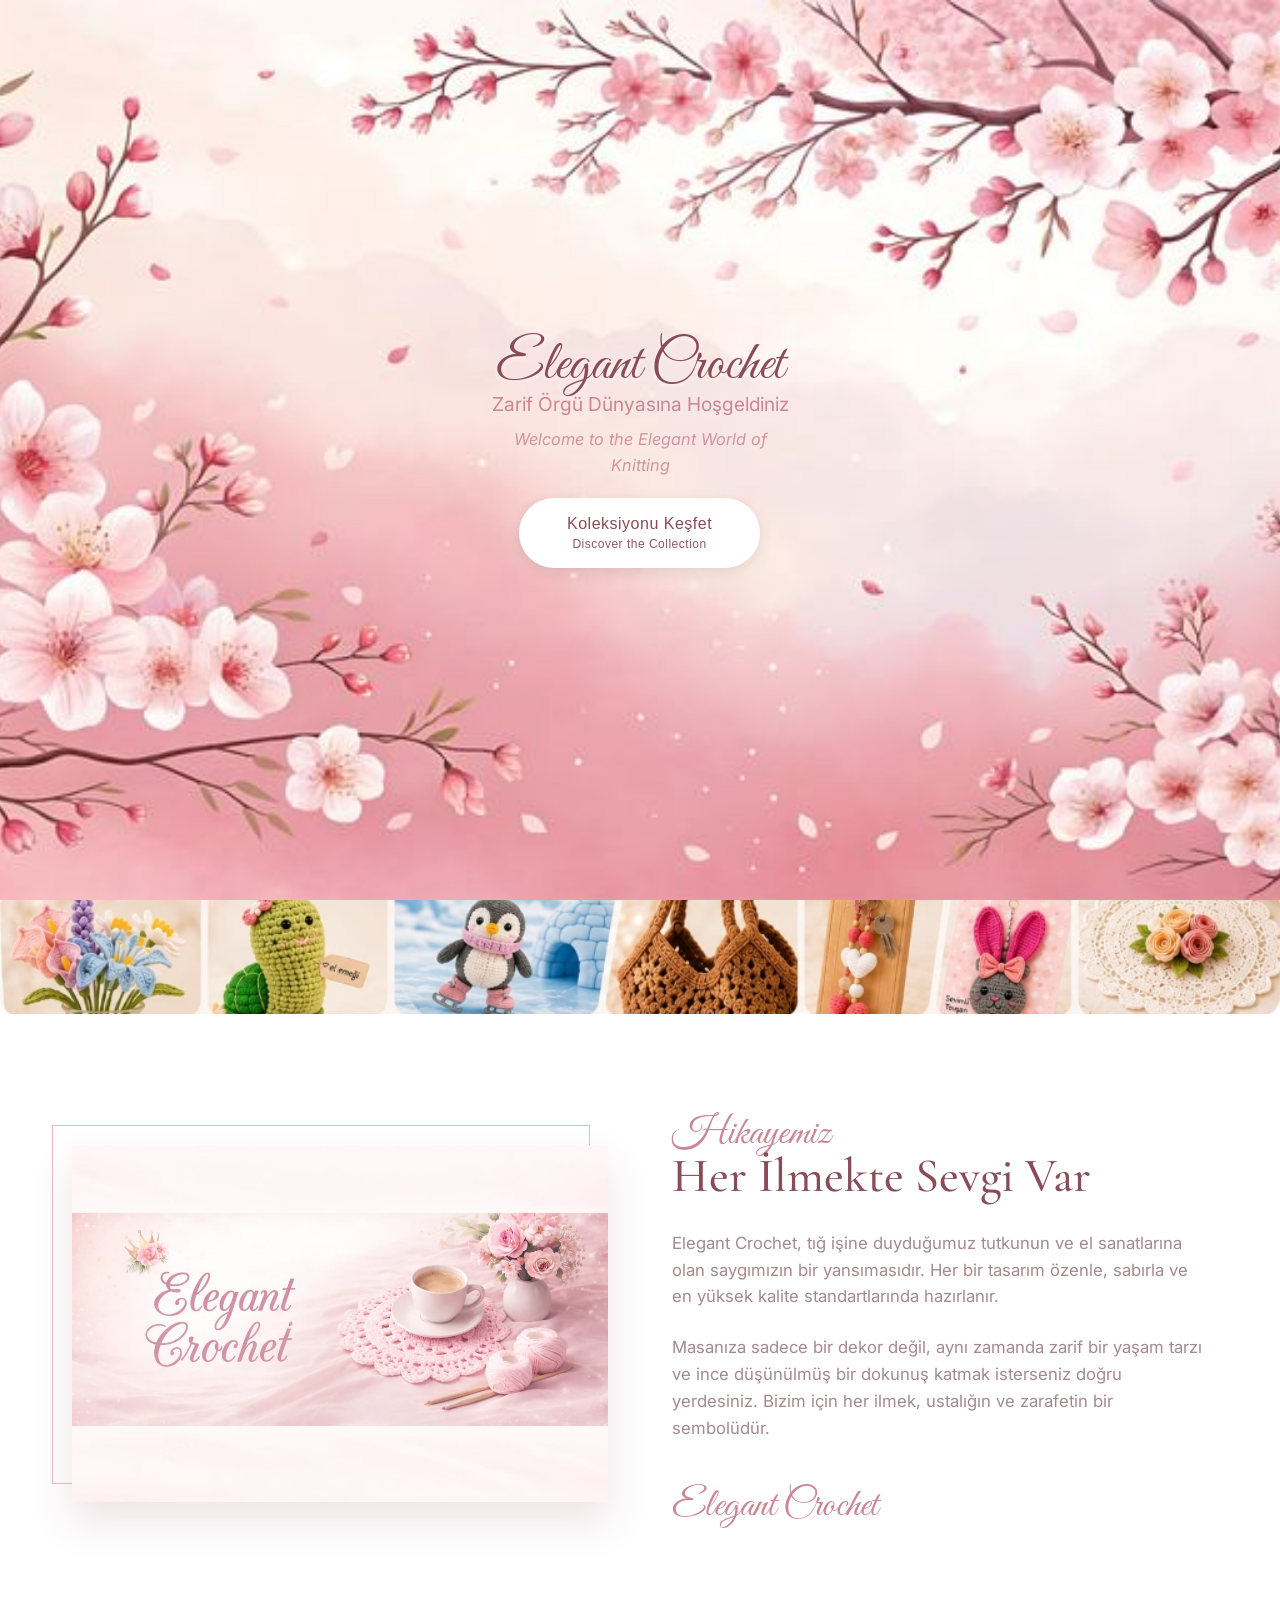
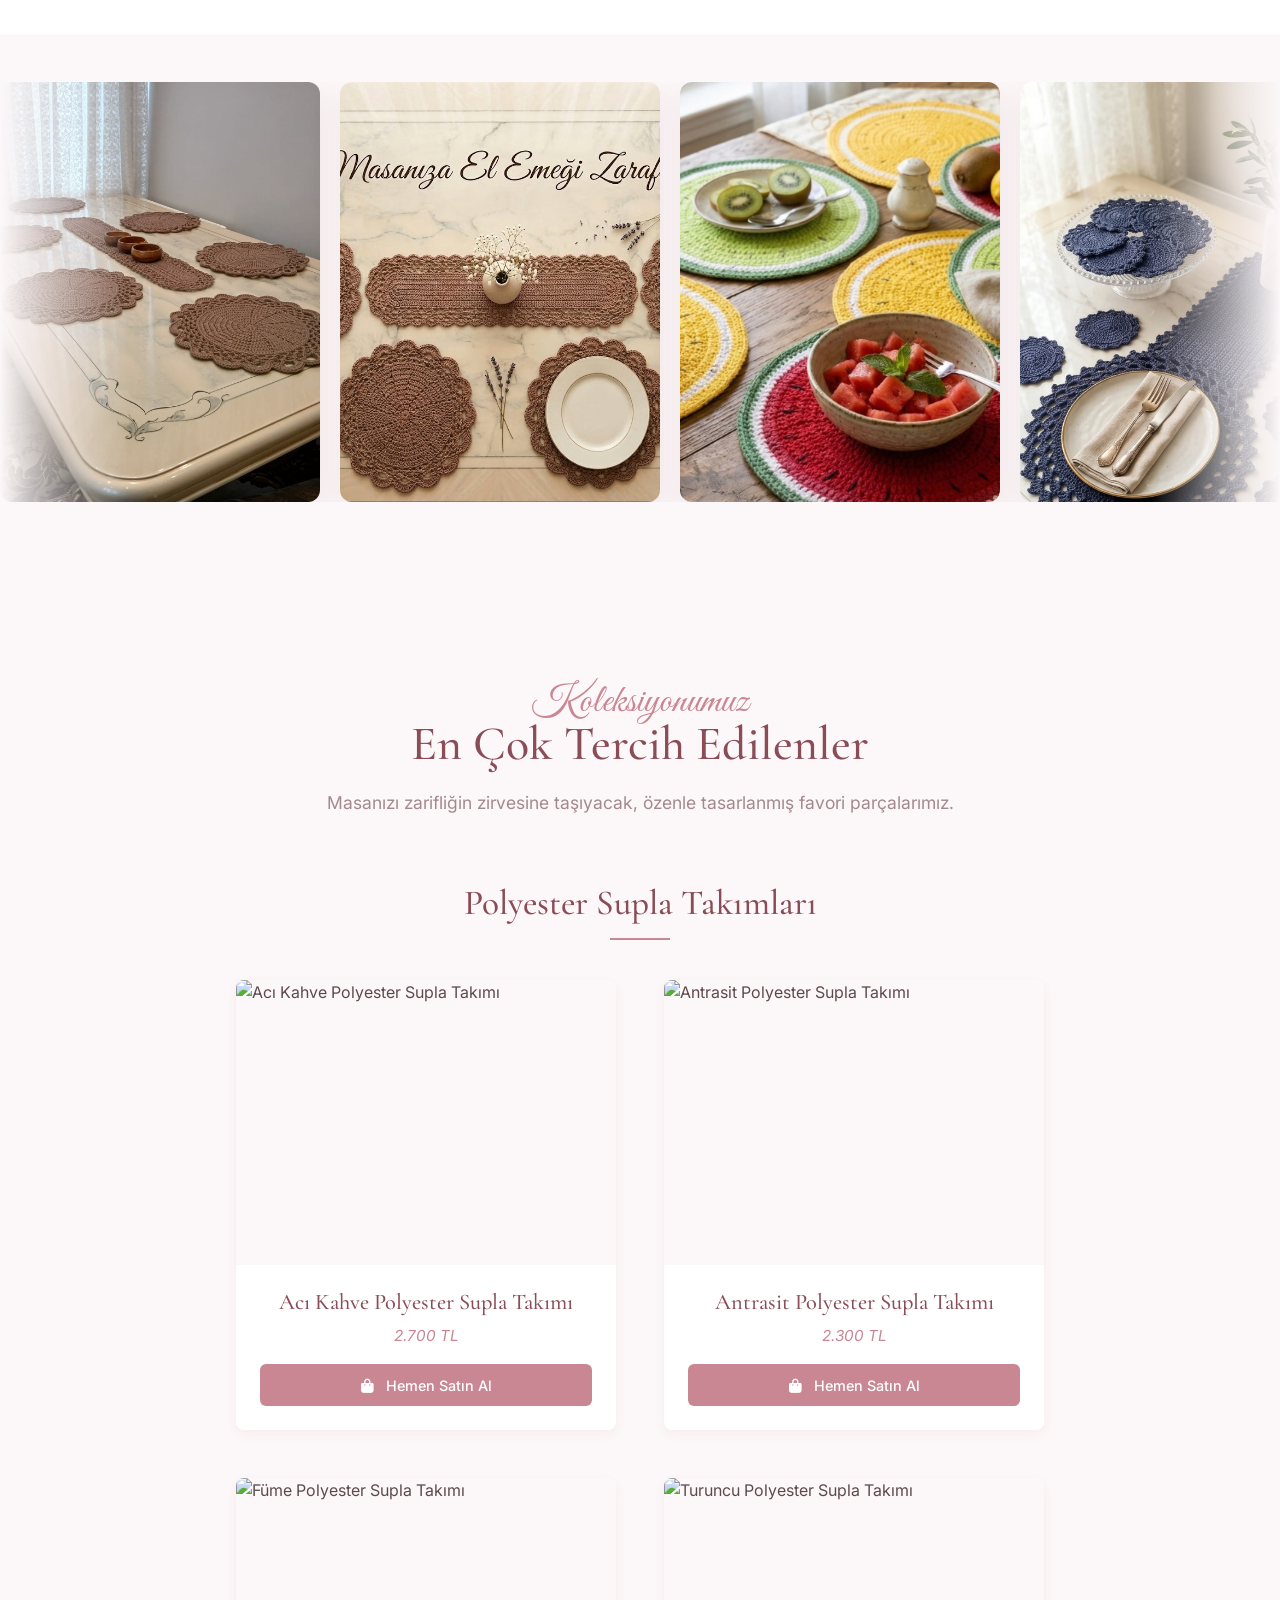
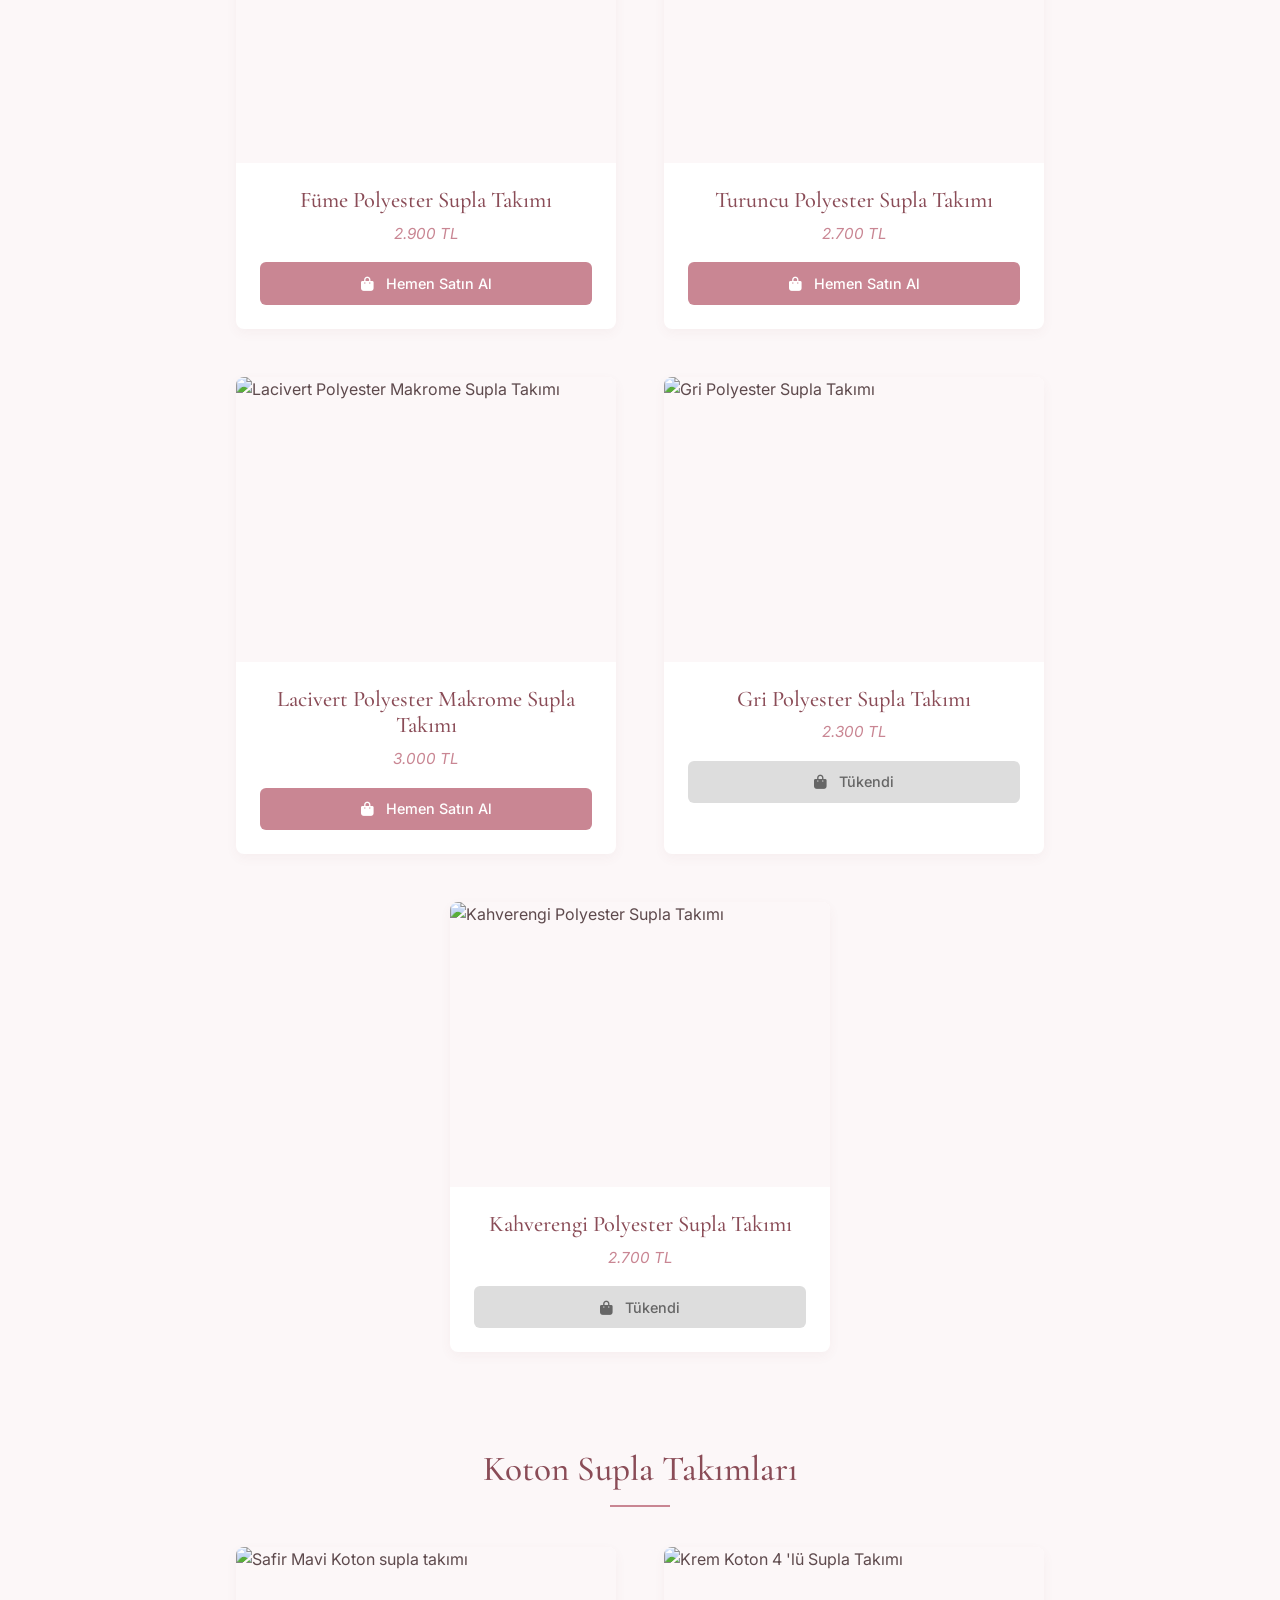
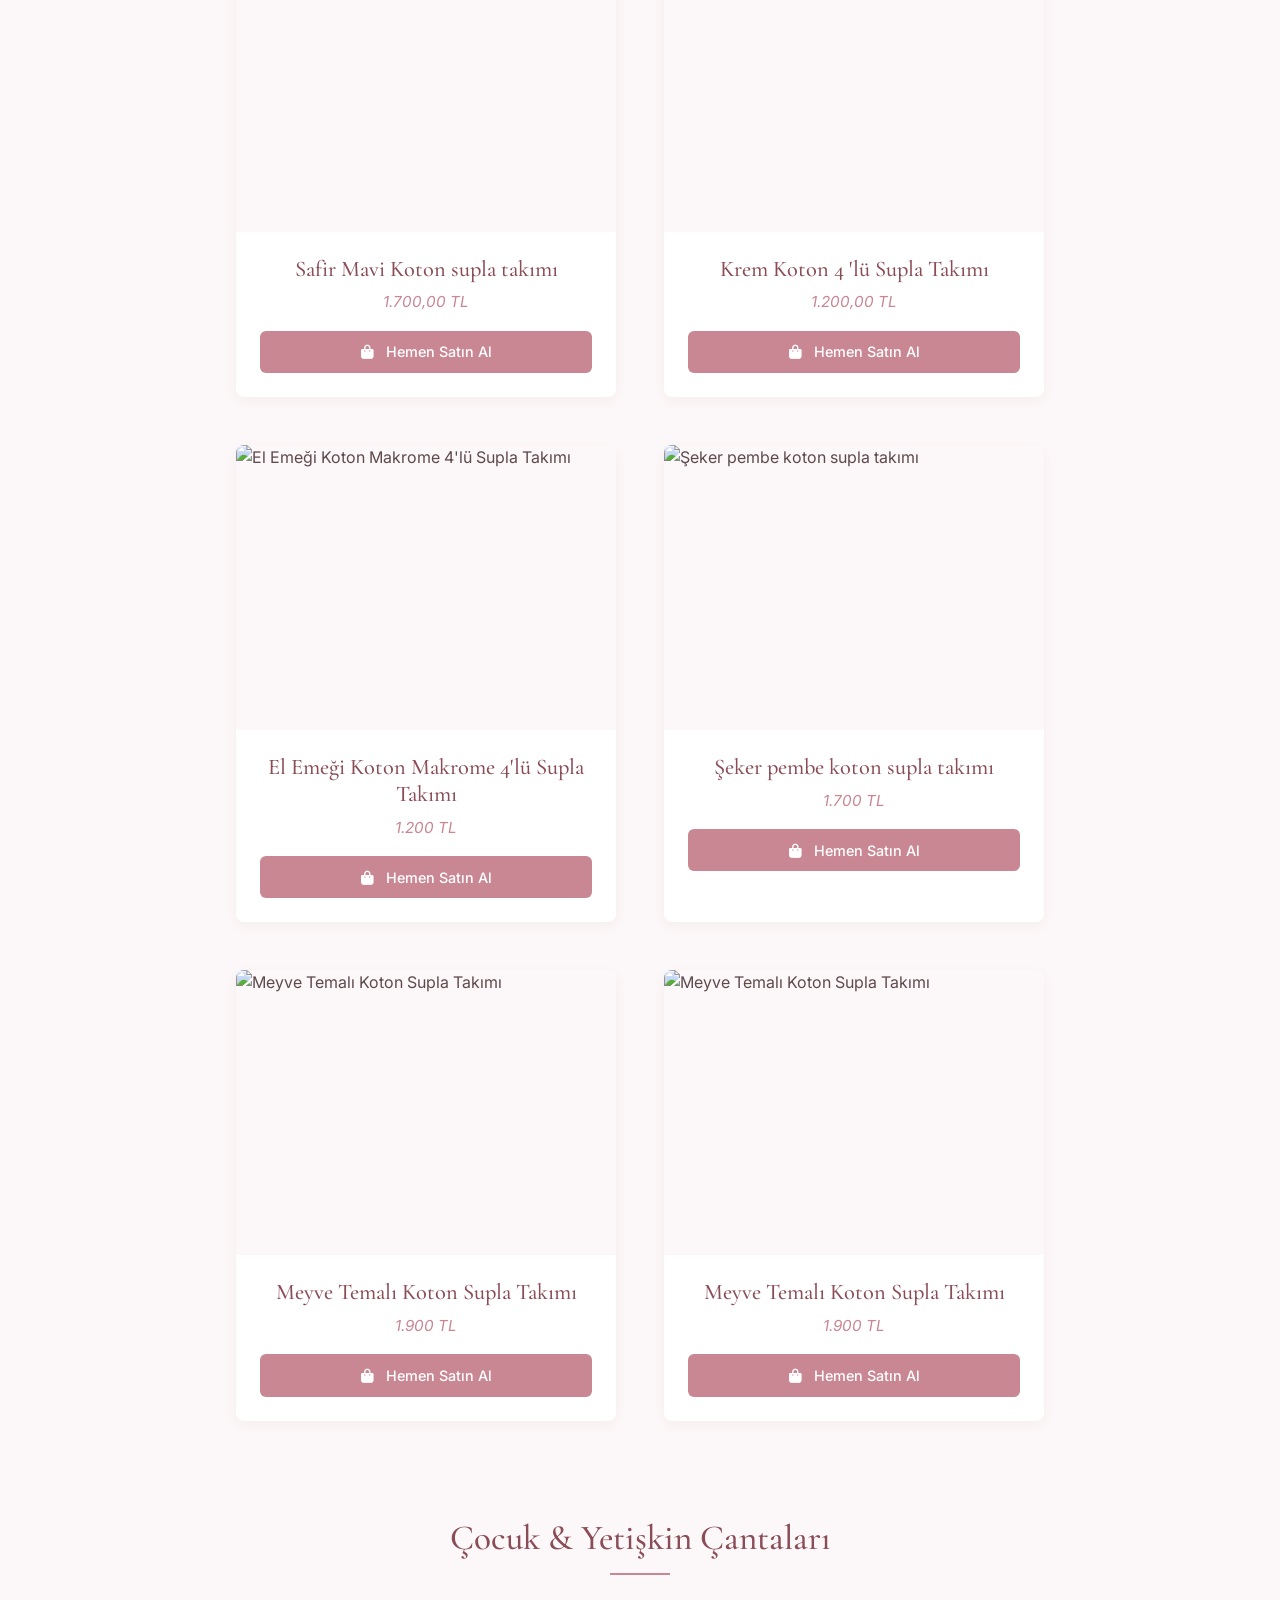
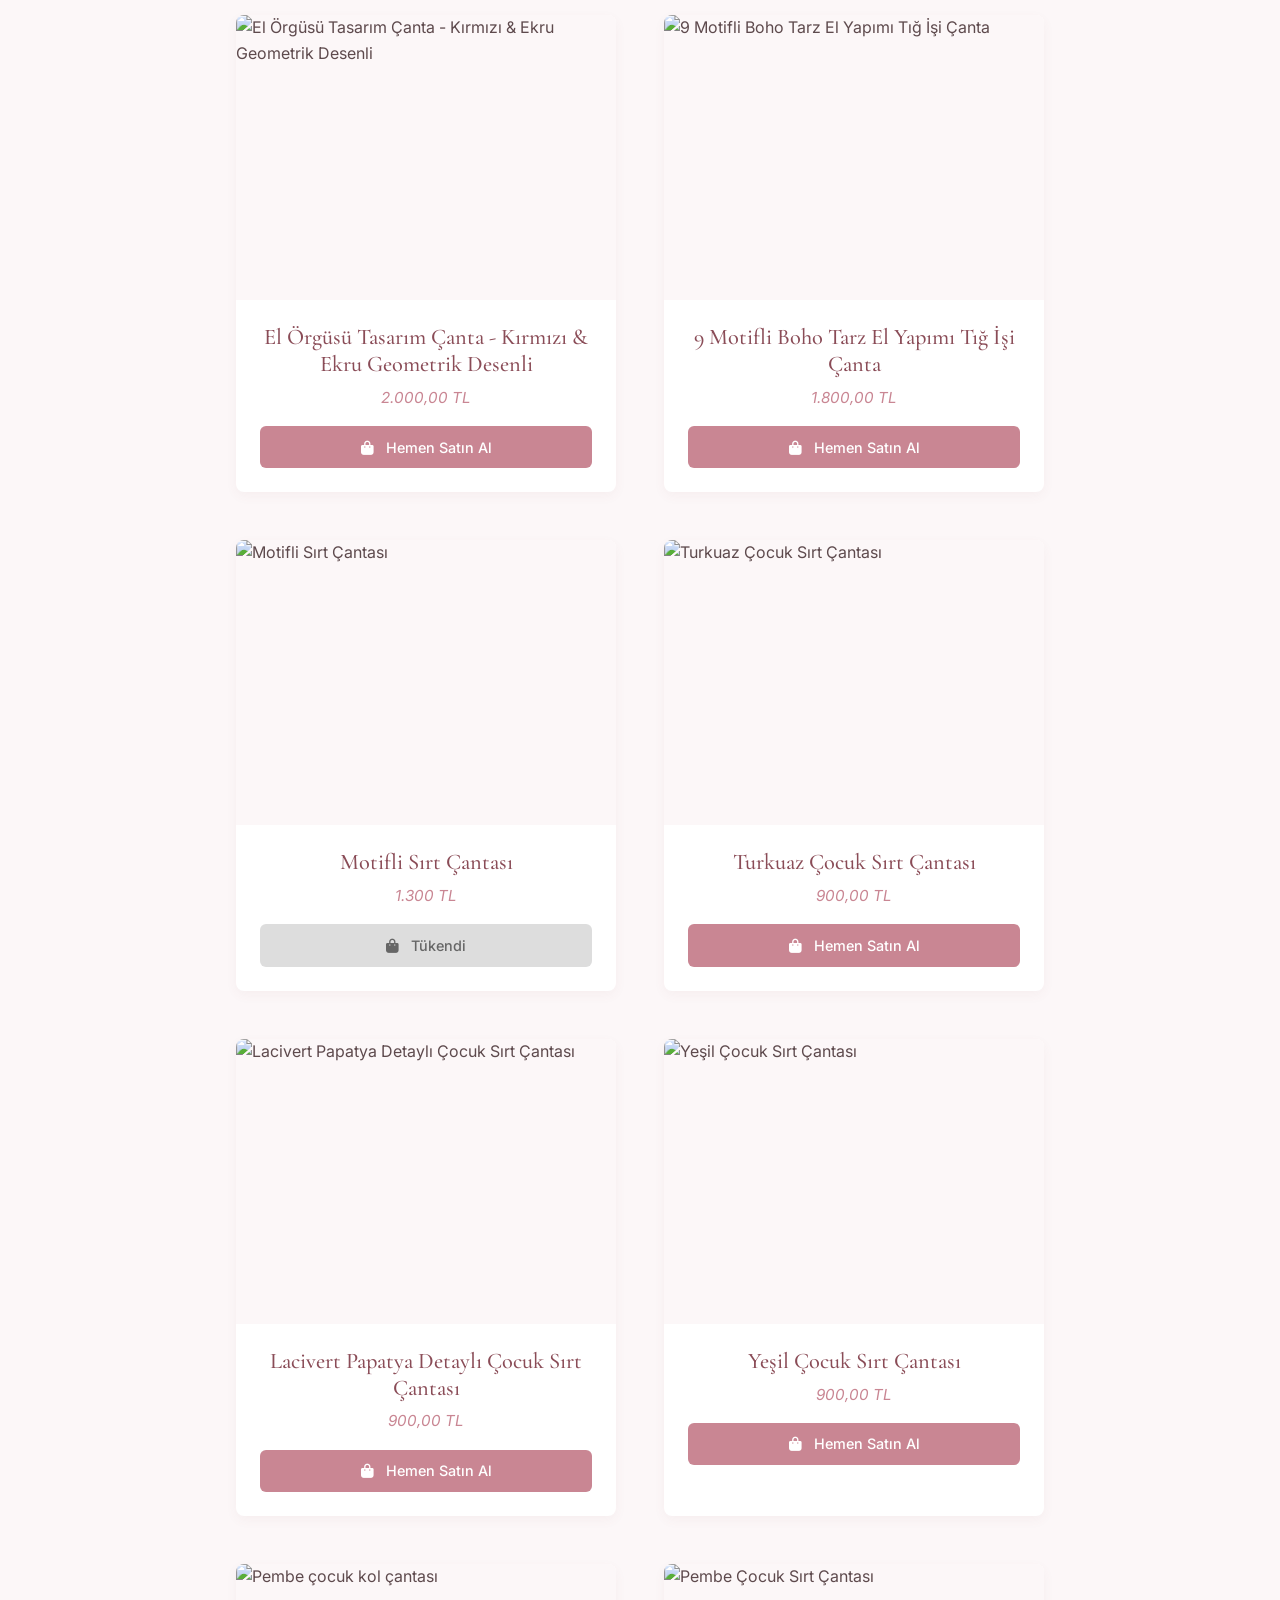
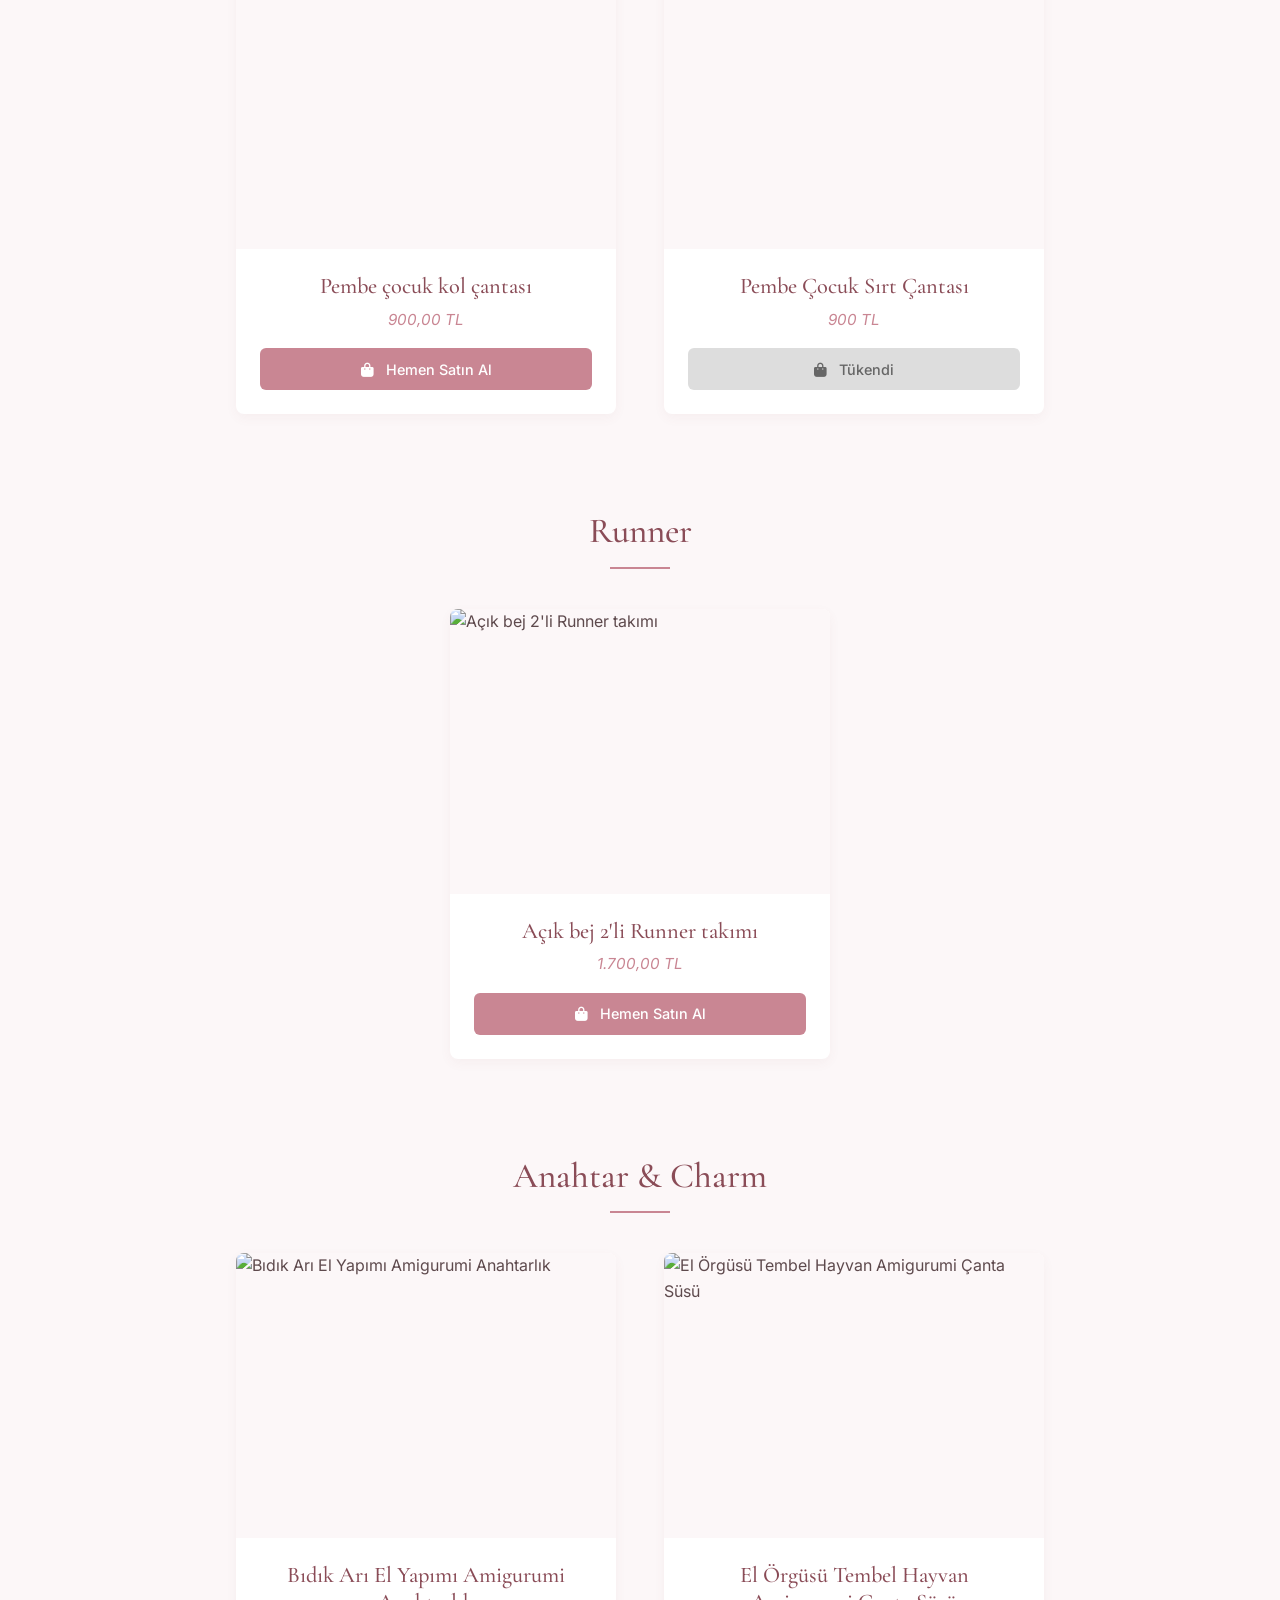
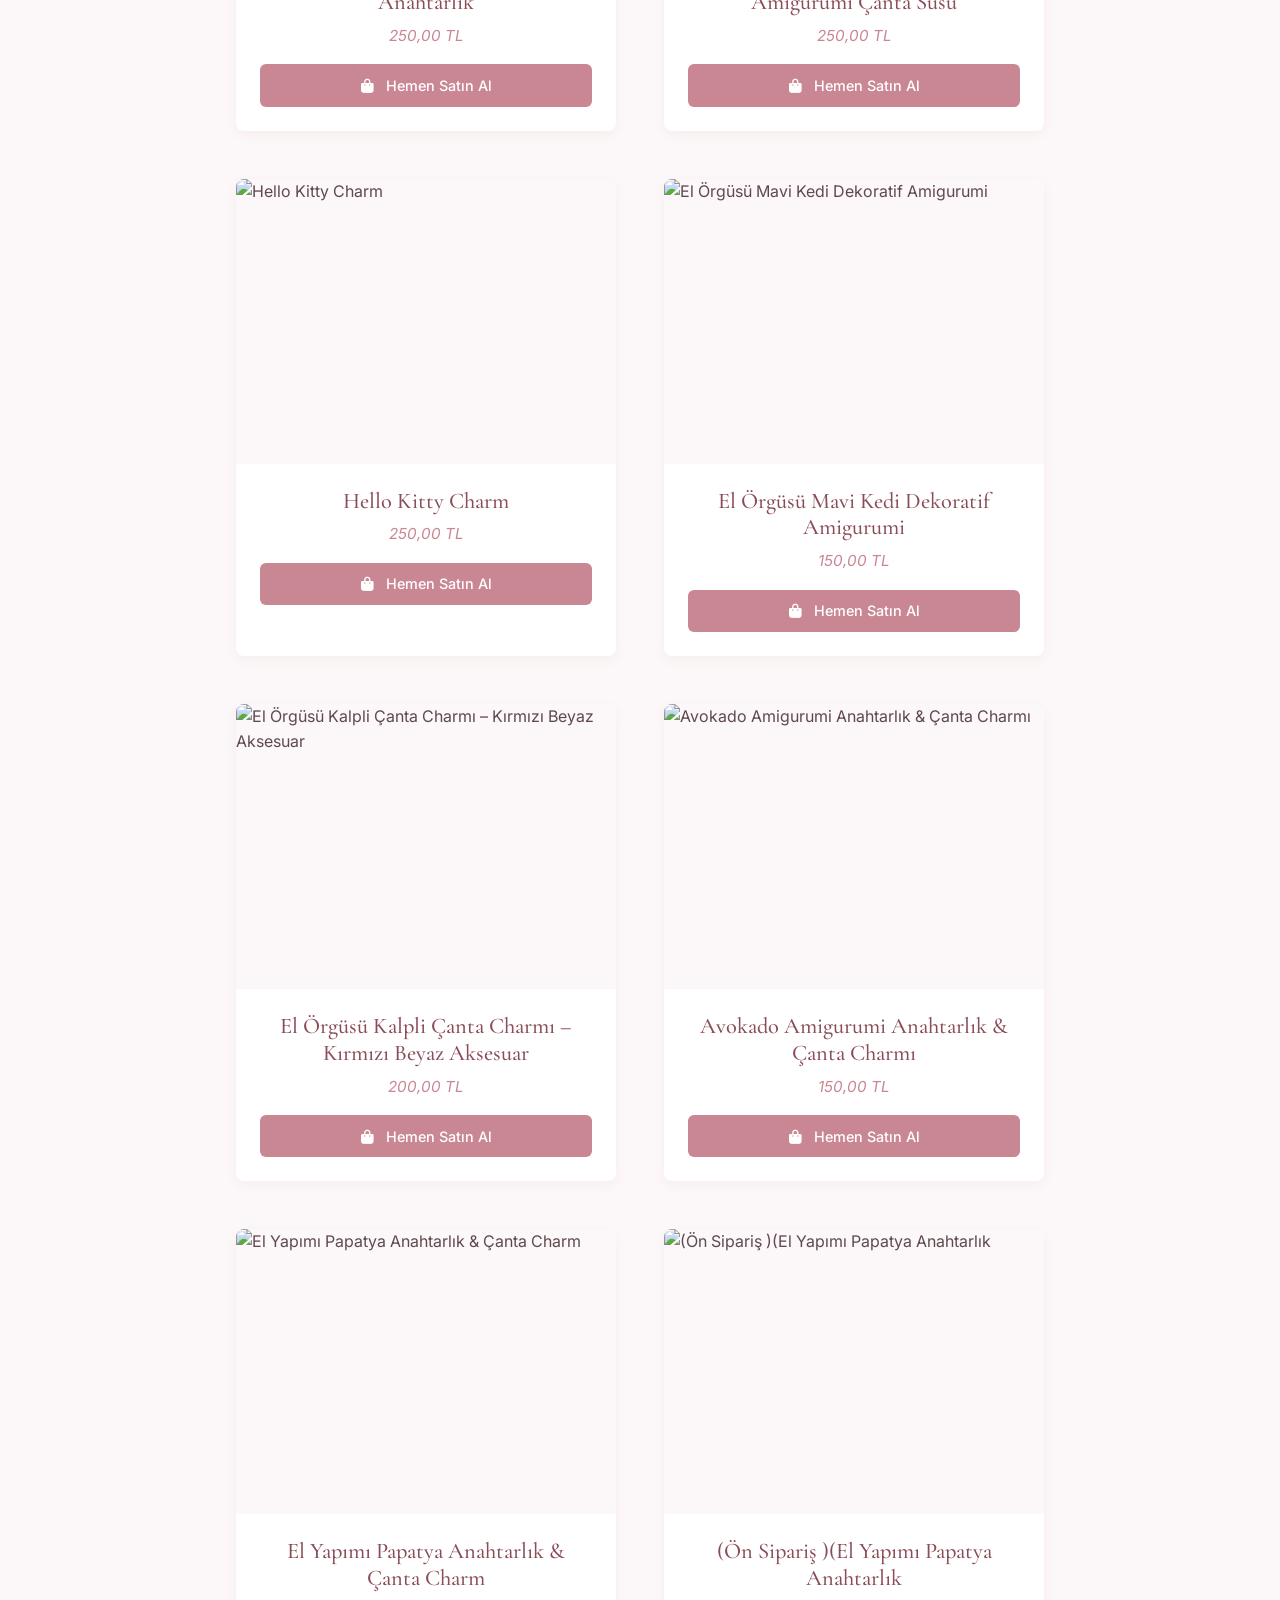
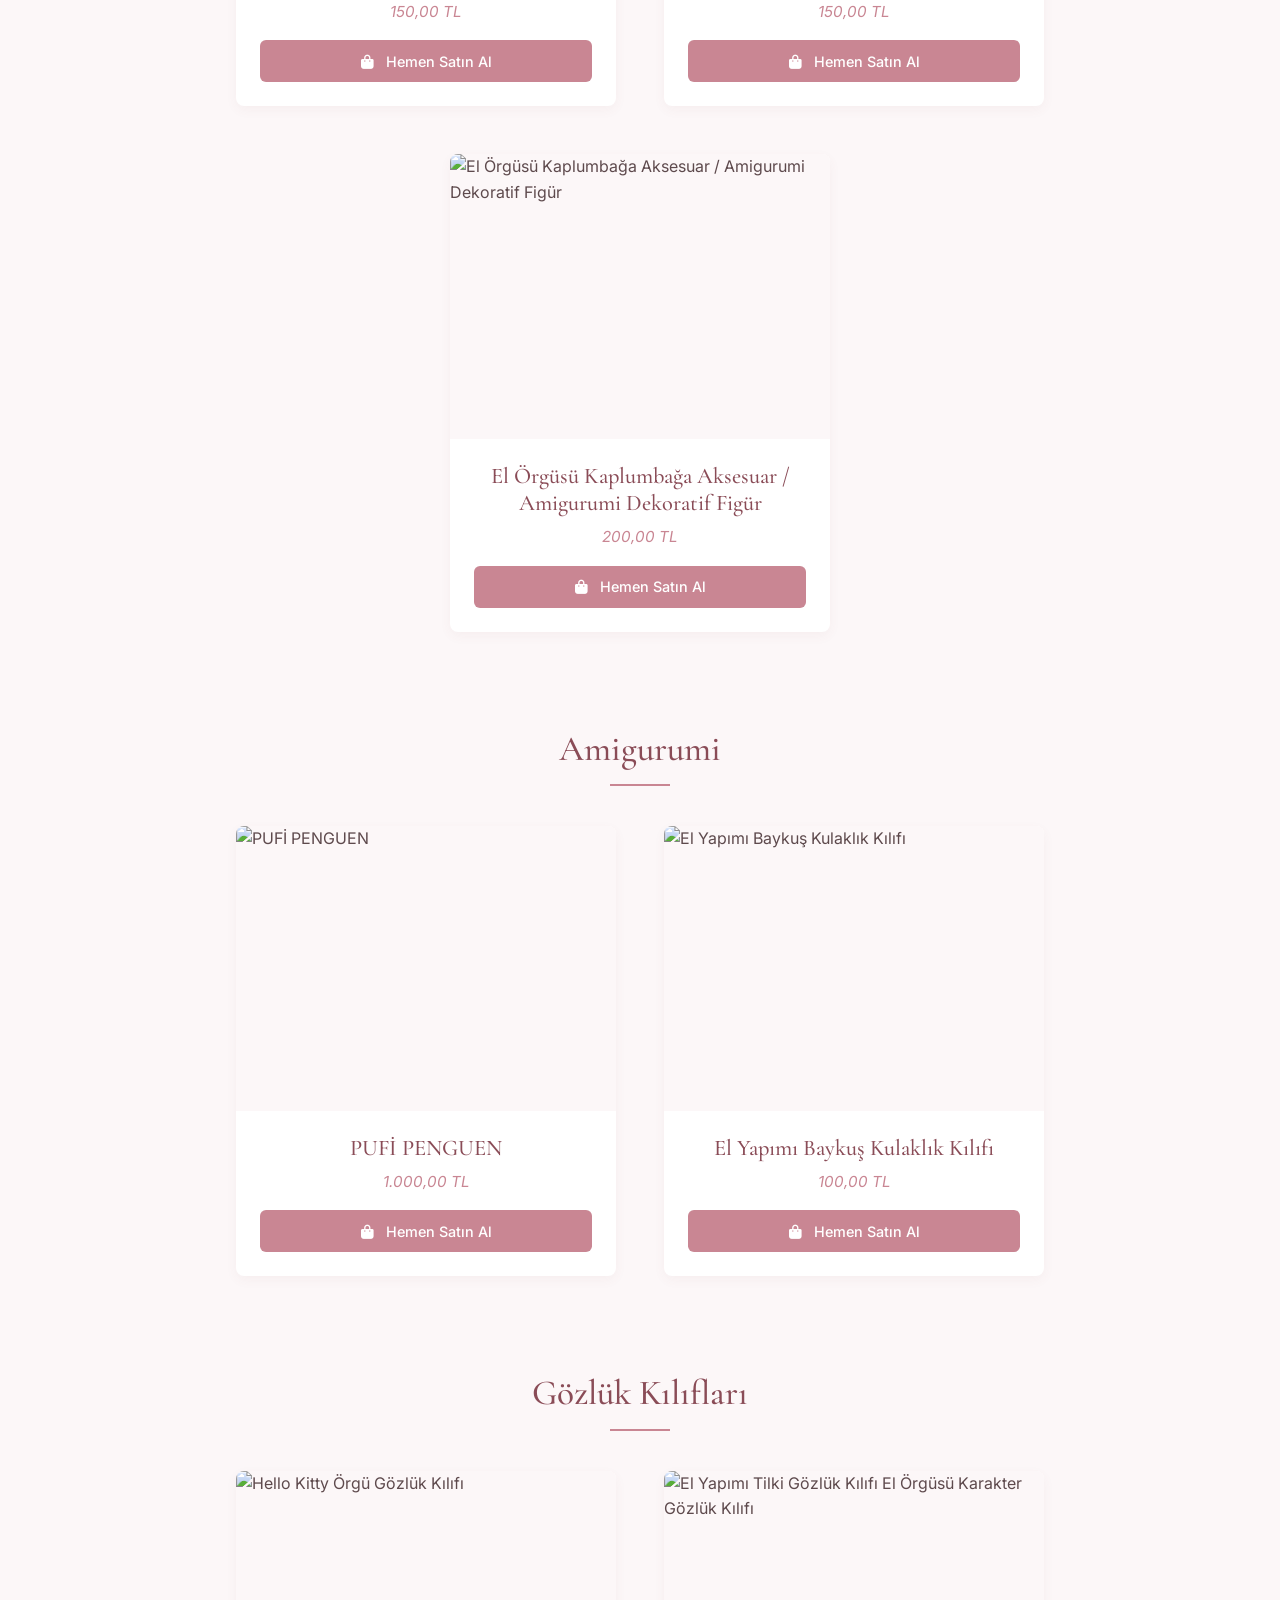
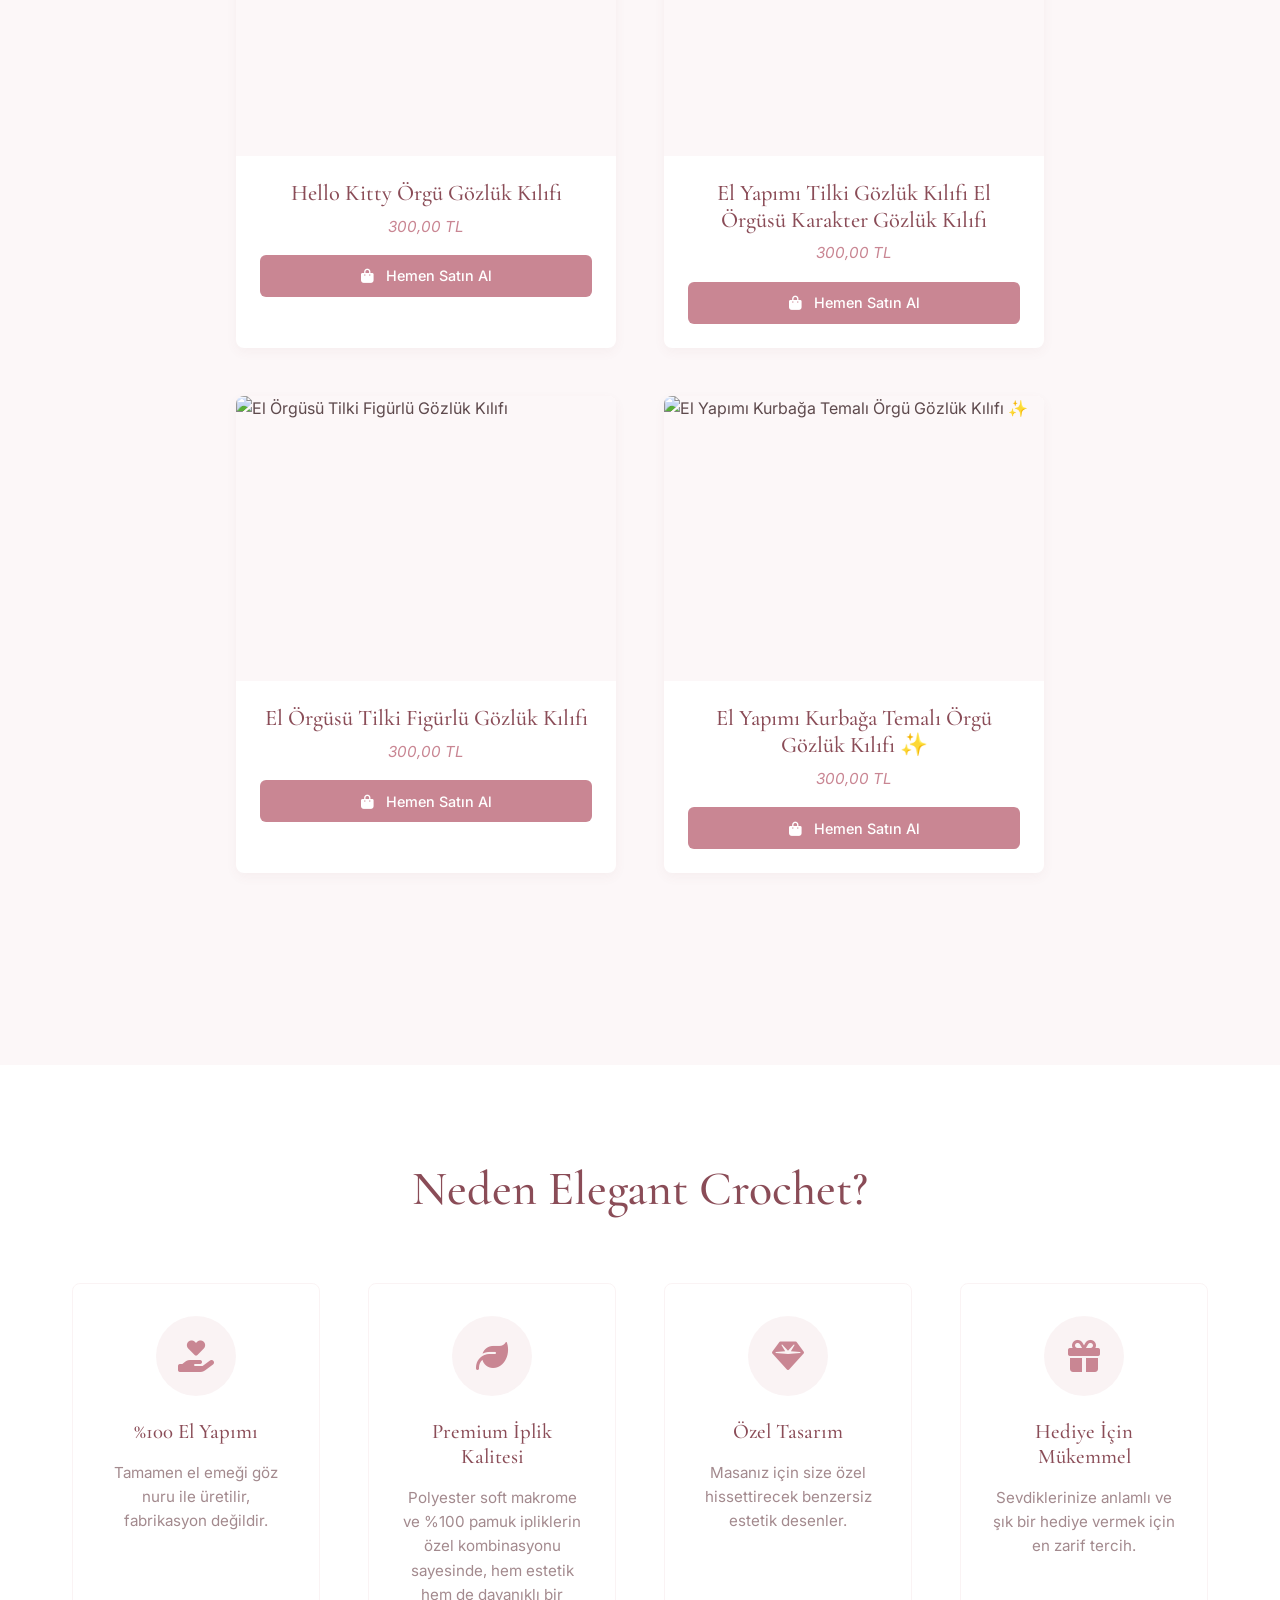
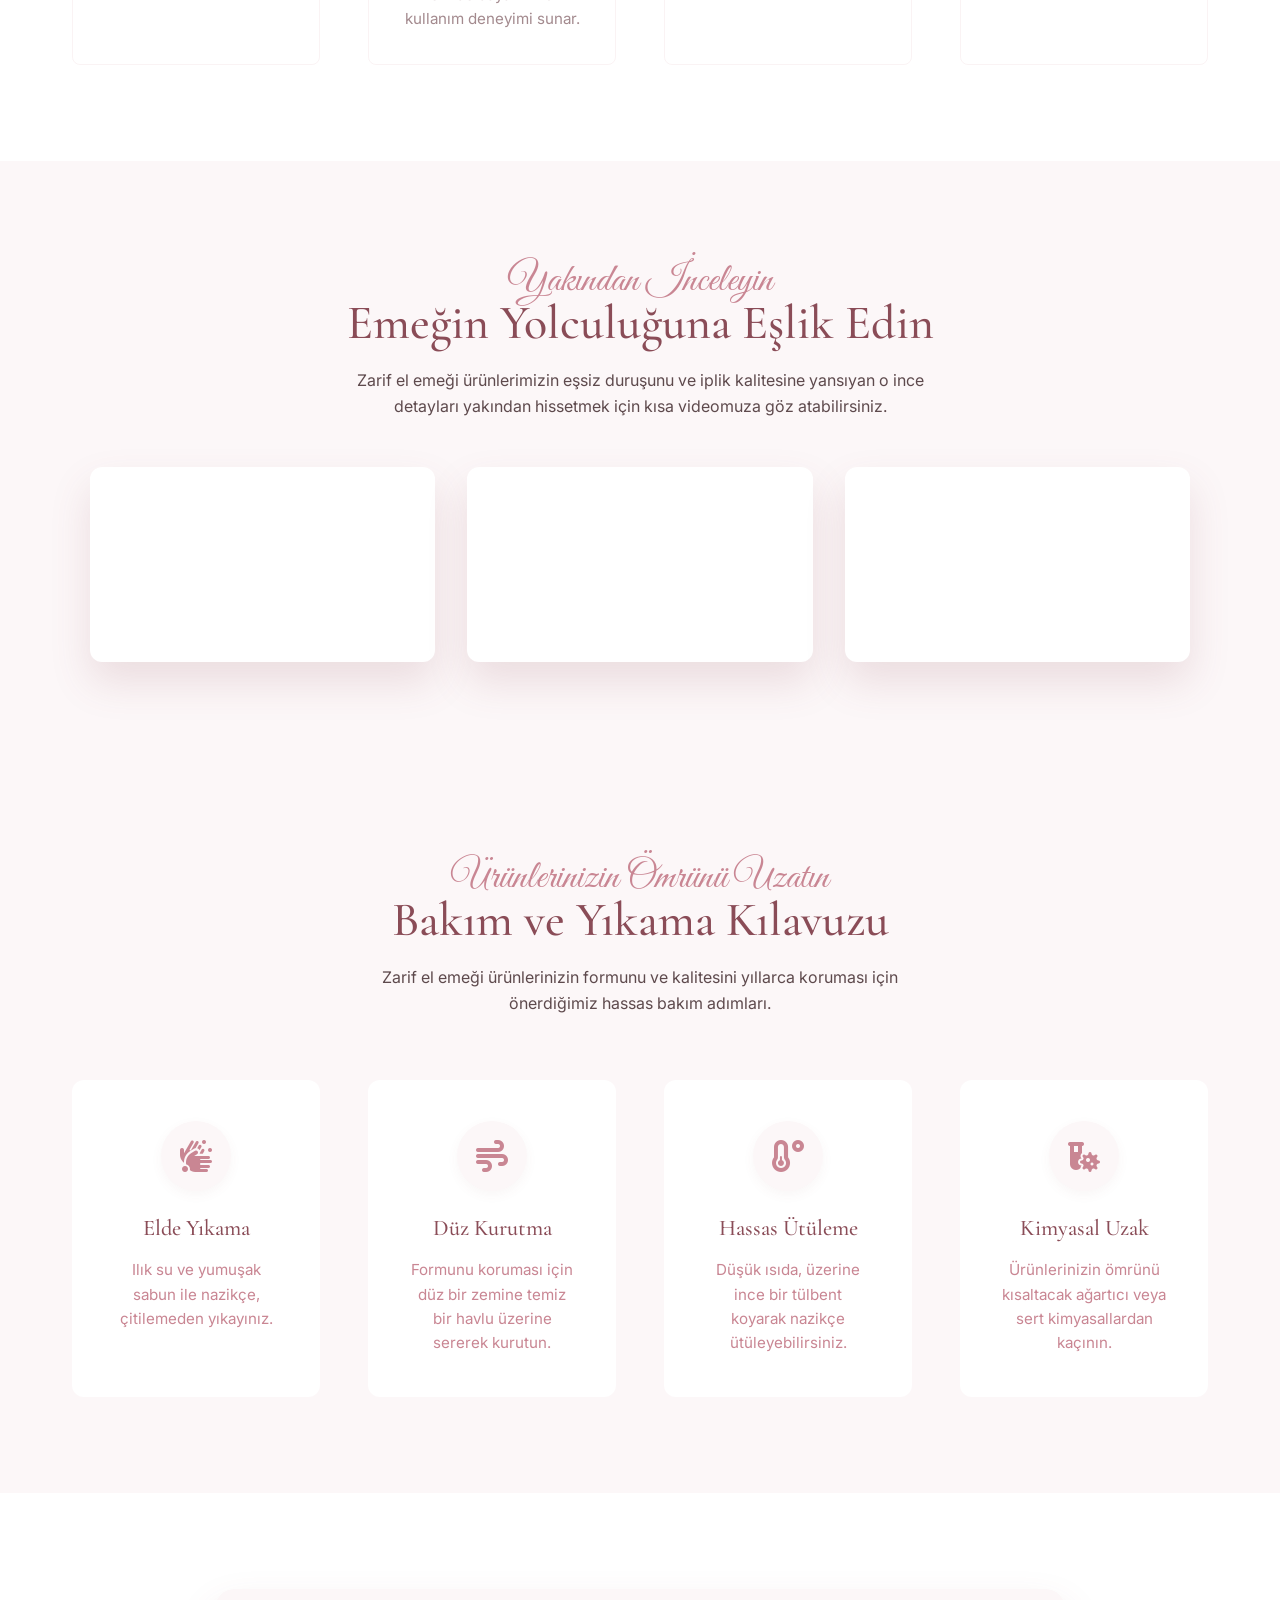
==== index.html @ 444b1542 "fix: add facebook link to json-ld structured schemas in index and galeri" ====
<!DOCTYPE html>
<html lang="tr">
<head>
    <meta charset="UTF-8">
    <meta name="viewport" content="width=device-width, initial-scale=1.0">
    <title>Elegant Crochet | Lüks El Emeği Tığ İşi Supla & Runner Takımları</title>
    <meta name="description" content="Elegant Crochet ile masanıza zarafet katın. En kaliteli tığ işi supla takımları, el emeği runner setleri ve lüks makrome tasarımları. Türkiye'nin en seçkin el örgüsü koleksiyonu.">
    <meta name="keywords" content="tığ işi supla, el emeği supla takımı, runner seti, makrome supla, el örgüsü çanta, elegant crochet, lüks ev dekorasyonu, sofra zarafeti">
    
    <!-- Structured Data (Schema.org JSON-LD) -->
    <script type="application/ld+json">
    {
      "@context": "https://schema.org",
      "@type": "Store",
      "name": "Elegant Crochet",
      "image": "https://elegantcrochet.net/assets/about.jpg",
      "@id": "https://elegantcrochet.net",
      "url": "https://elegantcrochet.net/",
      "telephone": "+905330513394",
      "priceRange": "$$",
      "address": {
        "@type": "PostalAddress",
        "streetAddress": "",
        "addressLocality": "İstanbul",
        "addressRegion": "TR",
        "postalCode": "",
        "addressCountry": "TR"
      },
      "openingHoursSpecification": {
        "@type": "OpeningHoursSpecification",
        "dayOfWeek": [
          "Monday",
          "Tuesday",
          "Wednesday",
          "Thursday",
          "Friday",
          "Saturday",
          "Sunday"
        ],
        "opens": "00:00",
        "closes": "23:59"
      },
      "sameAs": [
        "https://www.instagram.com/elegantcrochet2026/",
        "https://tr.pinterest.com/elegantcrochet2026/",
        "https://www.facebook.com/people/elegantcrochet/61580742497981/",
        "https://www.shopier.com/ElegantCrochet"
      ]
    }
    </script>

    <!-- WhatsApp & Social Media Previews -->
    <meta property="og:title" content="Elegant Crochet | Lüks El Emeği Tığ İşi Supla & Runner">
    <meta property="og:description" content="Masanıza lüks el emeği tığ işi dokunuşu. Elegant Crochet ile sofranızı güzelleştirin.">
    <meta property="og:image" itemprop="image" content="https://elegantcrochet.net/assets/about.jpg">
    <meta property="og:image:secure_url" content="https://elegantcrochet.net/assets/about.jpg">
    <meta property="og:image:type" content="image/jpeg">
    <meta property="og:image:width" content="1200">
    <meta property="og:image:height" content="630">
    <meta property="og:url" content="https://elegantcrochet.net/">
    <meta property="og:type" content="website">

    <!-- Favicon (Browser Tab Icon) -->
    <link rel="icon" type="image/jpeg" href="assets/about.jpg">
    <link rel="apple-touch-icon" href="assets/about.jpg">

    <!-- Google Fonts -->
    <link rel="preconnect" href="https://fonts.googleapis.com">
    <link rel="preconnect" href="https://fonts.gstatic.com" crossorigin>
    <link href="https://fonts.googleapis.com/css2?family=Cormorant+Garamond:ital,wght@0,300..700;1,300..700&family=Great+Vibes&family=Inter:ital,opsz,wght@0,14..32,100..900;1,14..32,100..900&display=swap" rel="stylesheet">
    <!-- Font Awesome for Icons -->
    <link rel="stylesheet" href="https://cdnjs.cloudflare.com/ajax/libs/font-awesome/6.4.0/css/all.min.css">
    <!-- Custom CSS -->
    <link rel="stylesheet" href="styles.css?v=2">

    <meta name="p:domain_verify" content="22e9167c01a25bb4302638978df0bfcb"/>
    <!-- Google tag (gtag.js) -->
    <script async src="https://www.googletagmanager.com/gtag/js?id=G-1TCJSLLE19"></script>
    <script>
      window.dataLayer = window.dataLayer || [];
      function gtag(){dataLayer.push(arguments);}
      gtag('js', new Date());

      gtag('config', 'G-1TCJSLLE19');
    </script>
    <script src="https://cdn.jsdelivr.net/npm/canvas-confetti@1.6.0/dist/confetti.browser.min.js"></script>
    <script src="translations.js"></script>
</head>
<body class="no-scroll">
    <!-- Splash Screen / Preloader -->
    <div class="preloader" id="preloader">
        <div class="preloader-content splash-content">
            <h1 class="preloader-logo splash-logo">Elegant Crochet</h1>
            <p class="splash-subtitle">
                Zarif Örgü Dünyasına Hoşgeldiniz<br>
                <span style="font-size: 0.85em; opacity: 0.85; display: block; margin-top: 6px; font-style: italic;">Welcome to the Elegant World of Knitting</span>
            </p>
            <div class="splash-line"></div>
            <button id="enter-site-btn" class="btn btn-primary premium-btn splash-btn" style="line-height: 1.3; padding: 1rem 3rem;">
                Koleksiyonu Keşfet<br>
                <span style="font-size: 0.75em; opacity: 0.95; font-weight: 400; text-transform: none; display: block; margin-top: 2px;">Discover the Collection</span>
            </button>
        </div>
    </div>
    
    <!-- Audio Elements -->
    <audio id="audio-applause" preload="auto">
        <source src="https://upload.wikimedia.org/wikipedia/commons/7/7c/Applause.ogg" type="audio/ogg">
    </audio>
    <audio id="audio-music" preload="auto" loop>
        <source src="assets/muzik.mp3" type="audio/mpeg">
    </audio>
    
    <!-- Mute Button -->
    <button id="mute-btn" class="mute-btn" style="display: none;" title="Sesi Aç/Kapat">
        <i class="fas fa-volume-up"></i>
    </button>
    
    <!-- Header Wrapper -->
    <div class="header-wrapper" style="position: sticky; top: 0; z-index: 1000; display: flex; flex-direction: column;">
        
        <!-- Top Bar -->
        <div class="top-bar">
        <div class="nav-container top-bar-inner">
            <div class="top-bar-text"><i class="fas fa-gem" style="margin-right: 5px;"></i> <span data-i18n="top-bar-text">%100 El Emeği Zarif Tasarımlar</span></div>
            <div class="top-social-icons">
                <a href="https://www.instagram.com/elegantcrochet2026/" target="_blank"><i class="fab fa-instagram"></i></a>
                <a href="https://www.youtube.com/channel/UCKVZCmUqrnV1xfZrMiFufsw" target="_blank"><i class="fab fa-youtube"></i></a>
                <a href="https://www.pinterest.com/elegantcrochet2026/" target="_blank"><i class="fab fa-pinterest"></i></a>
                <a href="https://www.facebook.com/people/elegantcrochet/61580742497981/" target="_blank"><i class="fab fa-facebook-f"></i></a>
                <a href="https://www.shopier.com/ElegantCrochet" target="_blank" title="Shopier Mağazamıza Git"><i class="fas fa-shopping-bag"></i></a>
                <div class="lang-selector">
                    <button class="lang-btn active" data-lang="tr" onclick="setLanguage('tr')">TR</button>
                    <span class="lang-separator">|</span>
                    <button class="lang-btn" data-lang="en" onclick="setLanguage('en')">EN</button>
                </div>
            </div>
        </div>
    </div>
 
    <!-- Navbar -->
    <header class="navbar" id="navbar">
        <div class="nav-container">
            <a href="#" class="logo">Elegant Crochet</a>
            <nav class="nav-links">
                <a href="#story" data-i18n="nav-story">Hikayemiz</a>
                <div class="nav-dropdown" style="position: relative; display: inline-block;">
                    <a href="#products" style="cursor: pointer;"><span data-i18n="nav-products">Ürünler</span> <i class="fas fa-chevron-down" style="font-size: 0.8em; margin-left: 2px;"></i></a>
                    <div class="dropdown-content" style="display: none; position: absolute; background-color: var(--color-white); min-width: 220px; box-shadow: 0px 8px 16px 0px rgba(0,0,0,0.1); z-index: 100; border-radius: 8px; overflow: hidden; top: 100%; left: 0;">
                        <a href="#cat-polyester" style="display: block; padding: 12px 16px; color: var(--color-brown-dark); text-decoration: none; border-bottom: 1px solid #f0f0f0; font-size: 0.95rem;">Polyester Supla Takımları</a>
                        <a href="#cat-koton" style="display: block; padding: 12px 16px; color: var(--color-brown-dark); text-decoration: none; border-bottom: 1px solid #f0f0f0; font-size: 0.95rem;">Koton Supla Takımları</a>
                        <a href="#cat-cantalar" style="display: block; padding: 12px 16px; color: var(--color-brown-dark); text-decoration: none; border-bottom: 1px solid #f0f0f0; font-size: 0.95rem;">Çocuk & Yetişkin Çantaları</a>
                        <a href="#cat-gozluk" style="display: block; padding: 12px 16px; color: var(--color-brown-dark); text-decoration: none; border-bottom: 1px solid #f0f0f0; font-size: 0.95rem;">Gözlük Kılıfları</a>
                        <a href="#cat-runner" style="display: block; padding: 12px 16px; color: var(--color-brown-dark); text-decoration: none; border-bottom: 1px solid #f0f0f0; font-size: 0.95rem;">Runner</a>
                        <a href="#cat-anahtarlik" style="display: block; padding: 12px 16px; color: var(--color-brown-dark); text-decoration: none; border-bottom: 1px solid #f0f0f0; font-size: 0.95rem;">Anahtar & Charm</a>
                        <a href="#cat-amigurumi" style="display: block; padding: 12px 16px; color: var(--color-brown-dark); text-decoration: none; font-size: 0.95rem;">Amigurumi</a>
                    </div>
                </div>
                <a href="#why-us" data-i18n="nav-why-us">Neden Biz?</a>
                <!-- <a href="#testimonials">Yorumlar</a> -->
            </nav>
            <div class="nav-actions">
                <a href="https://www.shopier.com/ElegantCrochet" target="_blank" class="btn btn-outline btn-sm" data-i18n="nav-shopier">Shopier'de İncele</a>
                <button class="mobile-menu-btn"><i class="fas fa-bars"></i></button>
            </div>
        </div>
        <!-- Mobile Menu -->
        <div class="mobile-menu" id="mobile-menu">
            <a href="#story" data-i18n="nav-story">Hikayemiz</a>
            <div style="padding: 10px 0; font-weight: 500; color: var(--color-brown-dark);"><span data-i18n="nav-categories">Kategoriler</span> <i class="fas fa-chevron-down" style="font-size: 0.8em; margin-left: 5px;"></i></div>
            <div class="mobile-subcategories" style="display: flex; flex-direction: column; gap: 10px; margin-bottom: 10px;">
                <a href="#cat-polyester" style="font-size: 1rem; padding: 5px 0 5px 20px; font-weight: 400;">- Polyester Supla Takımları</a>
                <a href="#cat-koton" style="font-size: 1rem; padding: 5px 0 5px 20px; font-weight: 400;">- Koton Supla Takımları</a>
                <a href="#cat-cantalar" style="font-size: 1rem; padding: 5px 0 5px 20px; font-weight: 400;">- Çocuk & Yetişkin Çantaları</a>
                <a href="#cat-gozluk" style="font-size: 1rem; padding: 5px 0 5px 20px; font-weight: 400;">- Gözlük Kılıfları</a>
                <a href="#cat-runner" style="font-size: 1rem; padding: 5px 0 5px 20px; font-weight: 400;">- Runner</a>
                <a href="#cat-anahtarlik" style="font-size: 1rem; padding: 5px 0 5px 20px; font-weight: 400;">- Anahtar & Charm</a>
                <a href="#cat-amigurumi" style="font-size: 1rem; padding: 5px 0 5px 20px; font-weight: 400;">- Amigurumi</a>
            </div>
            <a href="#why-us" data-i18n="nav-why-us-mobile">Neden Biz?</a>
            <!-- <a href="#testimonials">Yorumlar</a> -->
            <a href="https://www.shopier.com/ElegantCrochet" target="_blank" style="margin-top: 15px;" class="btn btn-primary btn-sm" data-i18n="nav-shopier">Shopier'de İncele</a>
            <div class="lang-selector" style="margin-top: 1.5rem; padding-left: 0;">
                <button class="lang-btn active" data-lang="tr" onclick="setLanguage('tr')">TR</button>
                <span class="lang-separator">|</span>
                <button class="lang-btn" data-lang="en" onclick="setLanguage('en')">EN</button>
            </div>
        </div>
    </header>
    </div>

    <!-- Hero Banner Section -->
    <section class="hero-banner" id="hero" style="width: 100%; display: flex; justify-content: center; background: #faf8f5;">
        <a href="https://www.shopier.com/ElegantCrochet" target="_blank" style="display: block; width: 100%; max-width: 1920px;">
            <img src="assets/hero-banner-yeni.jpg" alt="El Emeği Sevgiyle Örüldü - Elegant Crochet" style="width: 100%; height: auto; display: block; object-fit: contain;">
        </a>
    </section>

    <!-- Story Section -->
    <section class="story section-padding" id="story">
        <div class="container story-container">
            <div class="story-image reveal reveal-left">
                <img src="assets/about.jpg" alt="Elegant Crochet Hikayesi">
            </div>
            <div class="story-text reveal reveal-right">
                <h3 class="section-subtitle" data-i18n="story-subtitle">Hikayemiz</h3>
                <h2 class="section-title" data-i18n="story-title">Her İlmekte Sevgi Var</h2>
                <p data-i18n="story-p1">Elegant Crochet, tığ işine duyduğumuz tutkunun ve el sanatlarına olan saygımızın bir yansımasıdır. Her bir tasarım özenle, sabırla ve en yüksek kalite standartlarında hazırlanır.</p>
                <p data-i18n="story-p2">Masanıza sadece bir dekor değil, aynı zamanda zarif bir yaşam tarzı ve ince düşünülmüş bir dokunuş katmak isterseniz doğru yerdesiniz. Bizim için her ilmek, ustalığın ve zarafetin bir sembolüdür.</p>
                <div class="signature">Elegant Crochet</div>
            </div>
        </div>
    </section>

    <!-- Infinity Slider Section -->
    <section class="infinity-slider-section">
        <div class="slider-container reveal">
            <div class="slider-track">
                <!-- Slide List (Repeat once for seamless loop) -->
                <div class="slide"><img src="assets/product-2.jpg" alt="Elegant Crochet Product"></div>
                <div class="slide"><img src="assets/product-runner.jpg" alt="Elegant Crochet Product"></div>
                <div class="slide"><img src="assets/product-4.jpg" alt="Elegant Crochet Product"></div>
                <div class="slide"><img src="assets/product-5.jpg" alt="Elegant Crochet Product"></div>
                <div class="slide"><img src="assets/product-papatya-aski.jpg" alt="Elegant Crochet Product"></div>
                <div class="slide"><img src="assets/product-doga-yesili.jpg" alt="Elegant Crochet Product"></div>
                <div class="slide"><img src="assets/product-8.jpg" alt="Elegant Crochet Product"></div>
                <div class="slide"><img src="assets/product-gray.jpg" alt="Elegant Crochet Product"></div>
                <div class="slide"><img src="assets/product-cacao.jpg" alt="Elegant Crochet Product"></div>
                <div class="slide"><img src="assets/product-fruit-v2.jpg" alt="Elegant Crochet Product"></div>
                
                <!-- Repeated Slides -->
                <div class="slide"><img src="assets/product-2.jpg" alt="Elegant Crochet Product"></div>
                <div class="slide"><img src="assets/product-runner.jpg" alt="Elegant Crochet Product"></div>
                <div class="slide"><img src="assets/product-4.jpg" alt="Elegant Crochet Product"></div>
                <div class="slide"><img src="assets/product-5.jpg" alt="Elegant Crochet Product"></div>
                <div class="slide"><img src="assets/product-papatya-aski.jpg" alt="Elegant Crochet Product"></div>
                <div class="slide"><img src="assets/product-doga-yesili.jpg" alt="Elegant Crochet Product"></div>
                <div class="slide"><img src="assets/product-8.jpg" alt="Elegant Crochet Product"></div>
                <div class="slide"><img src="assets/product-gray.jpg" alt="Elegant Crochet Product"></div>
                <div class="slide"><img src="assets/product-cacao.jpg" alt="Elegant Crochet Product"></div>
                <div class="slide"><img src="assets/product-fruit-v2.jpg" alt="Elegant Crochet Product"></div>
            </div>
        </div>
    </section>



    <!-- Products Section -->
                            <section class="products section-padding" id="products">
        <div class="container">
            <div class="section-header reveal">
                <h3 class="section-subtitle" data-i18n="products-subtitle">Koleksiyonumuz</h3>
                <h2 class="section-title" data-i18n="products-title">En Çok Tercih Edilenler</h2>
                <p data-i18n="products-desc">Masanızı zarifliğin zirvesine taşıyacak, özenle tasarlanmış favori parçalarımız.</p>
            </div>

            <!-- Polyester Supla Takımları -->
            <div class="category-section" id="cat-polyester">
                <h3 class="category-title reveal">Polyester Supla Takımları</h3>
                <div class="product-grid">
                    <div class="product-card reveal reveal-up fade-delay-1">
                        <div class="product-img-wrapper">
                            <img src="https://cdn.shopier.app/pictures_mid/elegantcrochet_96168d8f2c621327b742df295e76cb68.jpeg" alt="Acı Kahve Polyester Supla Takımı">
                            <div class="product-overlay">
                                <button class="btn btn-outline compact lightbox-trigger" data-image="https://cdn.shopier.app/pictures_mid/elegantcrochet_96168d8f2c621327b742df295e76cb68.jpeg" data-caption="Acı Kahve Polyester Supla Takımı"><span data-i18n="view-image">Resmi Gör</span></button>
                            </div>
                        </div>
                        <div class="product-info">
                            <h4>Acı Kahve Polyester Supla Takımı</h4>
                            <p class="price">2.700 TL</p>
                            <a href="https://www.shopier.com/ElegantCrochet/45671945" target="_blank" class="btn-product-buy"><i class="fas fa-shopping-bag"></i> <span data-i18n="buy-now">Hemen Satın Al</span></a>
                        </div>
                    </div>
                    <div class="product-card reveal reveal-up fade-delay-2">
                        <div class="product-img-wrapper">
                            <img src="https://cdn.shopier.app/pictures_mid/elegantcrochet_83ca82beef62c457cf588f92773175ac.png" alt="Antrasit Polyester Supla Takımı">
                            <div class="product-overlay">
                                <button class="btn btn-outline compact lightbox-trigger" data-image="https://cdn.shopier.app/pictures_mid/elegantcrochet_83ca82beef62c457cf588f92773175ac.png" data-caption="Antrasit Polyester Supla Takımı"><span data-i18n="view-image">Resmi Gör</span></button>
                            </div>
                        </div>
                        <div class="product-info">
                            <h4>Antrasit Polyester Supla Takımı</h4>
                            <p class="price">2.300 TL</p>
                            <a href="https://www.shopier.com/ElegantCrochet/45446802" target="_blank" class="btn-product-buy"><i class="fas fa-shopping-bag"></i> <span data-i18n="buy-now">Hemen Satın Al</span></a>
                        </div>
                    </div>
                    <div class="product-card reveal reveal-up fade-delay-3">
                        <div class="product-img-wrapper">
                            <img src="https://cdn.shopier.app/pictures_mid/elegantcrochet_c78a917b44a296970d6980b35391c716.jpg" alt="Füme Polyester Supla Takımı">
                            <div class="product-overlay">
                                <button class="btn btn-outline compact lightbox-trigger" data-image="https://cdn.shopier.app/pictures_mid/elegantcrochet_c78a917b44a296970d6980b35391c716.jpg" data-caption="Füme Polyester Supla Takımı"><span data-i18n="view-image">Resmi Gör</span></button>
                            </div>
                        </div>
                        <div class="product-info">
                            <h4>Füme Polyester Supla Takımı</h4>
                            <p class="price">2.900 TL</p>
                            <a href="https://www.shopier.com/ElegantCrochet/45418785" target="_blank" class="btn-product-buy"><i class="fas fa-shopping-bag"></i> <span data-i18n="buy-now">Hemen Satın Al</span></a>
                        </div>
                    </div>
                    <div class="product-card reveal reveal-up fade-delay-4">
                        <div class="product-img-wrapper">
                            <img src="https://cdn.shopier.app/pictures_mid/elegantcrochet_5fe538271570c8583f48757371de6fb6.jpg" alt="Turuncu Polyester Supla Takımı">
                            <div class="product-overlay">
                                <button class="btn btn-outline compact lightbox-trigger" data-image="https://cdn.shopier.app/pictures_mid/elegantcrochet_5fe538271570c8583f48757371de6fb6.jpg" data-caption="Turuncu Polyester Supla Takımı"><span data-i18n="view-image">Resmi Gör</span></button>
                            </div>
                        </div>
                        <div class="product-info">
                            <h4>Turuncu Polyester Supla Takımı</h4>
                            <p class="price">2.700 TL</p>
                            <a href="https://www.shopier.com/ElegantCrochet/45418499" target="_blank" class="btn-product-buy"><i class="fas fa-shopping-bag"></i> <span data-i18n="buy-now">Hemen Satın Al</span></a>
                        </div>
                    </div>
                    <div class="product-card reveal reveal-up fade-delay-1">
                        <div class="product-img-wrapper">
                            <img src="https://cdn.shopier.app/pictures_mid/elegantcrochet_28957eb46bb0f1211fa66a841b5ce9d9.jpg" alt="Lacivert Polyester Makrome Supla Takımı">
                            <div class="product-overlay">
                                <button class="btn btn-outline compact lightbox-trigger" data-image="https://cdn.shopier.app/pictures_mid/elegantcrochet_28957eb46bb0f1211fa66a841b5ce9d9.jpg" data-caption="Lacivert Polyester Makrome Supla Takımı"><span data-i18n="view-image">Resmi Gör</span></button>
                            </div>
                        </div>
                        <div class="product-info">
                            <h4>Lacivert Polyester Makrome Supla Takımı</h4>
                            <p class="price">3.000 TL</p>
                            <a href="https://www.shopier.com/ElegantCrochet/45415629" target="_blank" class="btn-product-buy"><i class="fas fa-shopping-bag"></i> <span data-i18n="buy-now">Hemen Satın Al</span></a>
                        </div>
                    </div>
                    <div class="product-card reveal reveal-up fade-delay-2">
                        <div class="product-img-wrapper">
                            <img src="https://cdn.shopier.app/pictures_mid/elegantcrochet_4df51e31f2267e3c0763d7b96e811926.jpg" alt="Gri Polyester Supla Takımı">
<div class="product-overlay" style="background: rgba(255,255,255,0.7); display:flex; align-items:center; justify-content:center;"><span style="background:#c98693; color:white; padding:5px 15px; border-radius:20px; font-weight:bold;" data-i18n="sold-out">Tükendi</span></div>
                        </div>
                        <div class="product-info">
                            <h4>Gri Polyester Supla Takımı</h4>
                            <p class="price">2.300 TL</p>
                            <a href="https://www.shopier.com/ElegantCrochet/45418932" target="_blank" class="btn-product-buy" style="background-color: #ddd; color: #666; cursor: not-allowed; pointer-events: none;"><i class="fas fa-shopping-bag"></i> <span data-i18n="sold-out">Tükendi</span></a>
                        </div>
                    </div>
                    <div class="product-card reveal reveal-up fade-delay-3">
                        <div class="product-img-wrapper">
                            <img src="https://cdn.shopier.app/pictures_mid/elegantcrochet_1702ee907360a8ac3c62ead0232668c2.jpeg" alt="Kahverengi Polyester Supla Takımı">
<div class="product-overlay" style="background: rgba(255,255,255,0.7); display:flex; align-items:center; justify-content:center;"><span style="background:#c98693; color:white; padding:5px 15px; border-radius:20px; font-weight:bold;" data-i18n="sold-out">Tükendi</span></div>
                        </div>
                        <div class="product-info">
                            <h4>Kahverengi Polyester Supla Takımı</h4>
                            <p class="price">2.700 TL</p>
                            <a href="https://www.shopier.com/ElegantCrochet/45393904" target="_blank" class="btn-product-buy" style="background-color: #ddd; color: #666; cursor: not-allowed; pointer-events: none;"><i class="fas fa-shopping-bag"></i> <span data-i18n="sold-out">Tükendi</span></a>
                        </div>
                    </div>
                </div>
            </div>

            <!-- Koton Supla Takımları -->
            <div class="category-section" id="cat-koton" style="margin-top: 5rem;">
                <h3 class="category-title reveal">Koton Supla Takımları</h3>
                <div class="product-grid">
                    <div class="product-card reveal reveal-up fade-delay-1">
                        <div class="product-img-wrapper">
                            <img src="https://cdn.shopier.app/pictures_mid/elegantcrochet_aa2b7805059f6aaef393d2835bcac3eb.png" alt="Safir Mavi Koton supla takımı">
                            <div class="product-overlay">
                                <button class="btn btn-outline compact lightbox-trigger" data-image="https://cdn.shopier.app/pictures_mid/elegantcrochet_aa2b7805059f6aaef393d2835bcac3eb.png" data-caption="Safir Mavi Koton supla takımı"><span data-i18n="view-image">Resmi Gör</span></button>
                            </div>
                        </div>
                        <div class="product-info">
                            <h4>Safir Mavi Koton supla takımı</h4>
                            <p class="price">1.700,00 TL</p>
                            <a href="https://www.shopier.com/ElegantCrochet/45618763" target="_blank" class="btn-product-buy"><i class="fas fa-shopping-bag"></i> <span data-i18n="buy-now">Hemen Satın Al</span></a>
                        </div>
                    </div>
                    <div class="product-card reveal reveal-up fade-delay-2">
                        <div class="product-img-wrapper">
                            <img src="https://cdn.shopier.app/pictures_mid/elegantcrochet_01cad8161da4b6356293eba029d3e1bc.jpeg" alt="Krem Koton 4 'lü Supla Takımı">
                            <div class="product-overlay">
                                <button class="btn btn-outline compact lightbox-trigger" data-image="https://cdn.shopier.app/pictures_mid/elegantcrochet_01cad8161da4b6356293eba029d3e1bc.jpeg" data-caption="Krem Koton 4 'lü Supla Takımı"><span data-i18n="view-image">Resmi Gör</span></button>
                            </div>
                        </div>
                        <div class="product-info">
                            <h4>Krem Koton 4 'lü Supla Takımı</h4>
                            <p class="price">1.200,00 TL</p>
                            <a href="https://www.shopier.com/ElegantCrochet/45908306" target="_blank" class="btn-product-buy"><i class="fas fa-shopping-bag"></i> <span data-i18n="buy-now">Hemen Satın Al</span></a>
                        </div>
                    </div>
                    <div class="product-card reveal reveal-up fade-delay-3">
                        <div class="product-img-wrapper">
                            <img src="https://cdn.shopier.app/pictures_mid/elegantcrochet_c17b51f9b851570ee6ec0a3b541c0fd9.jpeg" alt="El Emeği Koton Makrome 4'lü Supla Takımı">
                            <div class="product-overlay">
                                <button class="btn btn-outline compact lightbox-trigger" data-image="https://cdn.shopier.app/pictures_mid/elegantcrochet_c17b51f9b851570ee6ec0a3b541c0fd9.jpeg" data-caption="El Emeği Koton Makrome 4'lü Supla Takımı"><span data-i18n="view-image">Resmi Gör</span></button>
                            </div>
                        </div>
                        <div class="product-info">
                            <h4>El Emeği Koton Makrome 4'lü Supla Takımı</h4>
                            <p class="price">1.200 TL</p>
                            <a href="https://www.shopier.com/ElegantCrochet/45758656" target="_blank" class="btn-product-buy"><i class="fas fa-shopping-bag"></i> <span data-i18n="buy-now">Hemen Satın Al</span></a>
                        </div>
                    </div>
                    <div class="product-card reveal reveal-up fade-delay-4">
                        <div class="product-img-wrapper">
                            <img src="https://cdn.shopier.app/pictures_mid/elegantcrochet_8deea4781cbe9d16de448c71aaef71c2.jpeg" alt="Şeker pembe koton supla takımı">
                            <div class="product-overlay">
                                <button class="btn btn-outline compact lightbox-trigger" data-image="https://cdn.shopier.app/pictures_mid/elegantcrochet_8deea4781cbe9d16de448c71aaef71c2.jpeg" data-caption="Şeker pembe koton supla takımı"><span data-i18n="view-image">Resmi Gör</span></button>
                            </div>
                        </div>
                        <div class="product-info">
                            <h4>Şeker pembe koton supla takımı</h4>
                            <p class="price">1.700 TL</p>
                            <a href="https://www.shopier.com/ElegantCrochet/45590531" target="_blank" class="btn-product-buy"><i class="fas fa-shopping-bag"></i> <span data-i18n="buy-now">Hemen Satın Al</span></a>
                        </div>
                    </div>
                    <div class="product-card reveal reveal-up fade-delay-1">
                        <div class="product-img-wrapper">
                            <img src="https://cdn.shopier.app/pictures_mid/elegantcrochet_408313d6e157f3c61f816c2dab890f81.png" alt="Meyve Temalı Koton Supla Takımı">
                            <div class="product-overlay">
                                <button class="btn btn-outline compact lightbox-trigger" data-image="https://cdn.shopier.app/pictures_mid/elegantcrochet_408313d6e157f3c61f816c2dab890f81.png" data-caption="Meyve Temalı Koton Supla Takımı"><span data-i18n="view-image">Resmi Gör</span></button>
                            </div>
                        </div>
                        <div class="product-info">
                            <h4>Meyve Temalı Koton Supla Takımı</h4>
                            <p class="price">1.900 TL</p>
                            <a href="https://www.shopier.com/ElegantCrochet/45446173" target="_blank" class="btn-product-buy"><i class="fas fa-shopping-bag"></i> <span data-i18n="buy-now">Hemen Satın Al</span></a>
                        </div>
                    </div>
                    <div class="product-card reveal reveal-up fade-delay-2">
                        <div class="product-img-wrapper">
                            <img src="https://cdn.shopier.app/pictures_mid/elegantcrochet_b343553fb1fe8801a50ef1aec5beb6f6.png" alt="Meyve Temalı Koton Supla Takımı">
                            <div class="product-overlay">
                                <button class="btn btn-outline compact lightbox-trigger" data-image="https://cdn.shopier.app/pictures_mid/elegantcrochet_b343553fb1fe8801a50ef1aec5beb6f6.png" data-caption="Meyve Temalı Koton Supla Takımı"><span data-i18n="view-image">Resmi Gör</span></button>
                            </div>
                        </div>
                        <div class="product-info">
                            <h4>Meyve Temalı Koton Supla Takımı</h4>
                            <p class="price">1.900 TL</p>
                            <a href="https://www.shopier.com/ElegantCrochet/45446421" target="_blank" class="btn-product-buy"><i class="fas fa-shopping-bag"></i> <span data-i18n="buy-now">Hemen Satın Al</span></a>
                        </div>
                    </div>
                </div>
            </div>

            <!-- Çocuk & Yetişkin Çantaları -->
            <div class="category-section" id="cat-cantalar" style="margin-top: 5rem;">
                <h3 class="category-title reveal">Çocuk & Yetişkin Çantaları</h3>
                <div class="product-grid">
                    <!-- El Örgüsü Tasarım Çanta - Kırmızı & Ekru Geometrik Desenli -->
                    <div class="product-card reveal reveal-up fade-delay-1">
                        <div class="product-img-wrapper">
                            <img src="https://cdn.shopier.app/pictures_mid/elegantcrochet_9ae4f8563b73dfc52c69021c32120172.jpeg" alt="El Örgüsü Tasarım Çanta - Kırmızı & Ekru Geometrik Desenli">
                            <div class="product-overlay">
                                <button class="btn btn-outline compact lightbox-trigger" data-image="https://cdn.shopier.app/pictures_mid/elegantcrochet_9ae4f8563b73dfc52c69021c32120172.jpeg" data-caption="El Örgüsü Tasarım Çanta - Kırmızı & Ekru Geometrik Desenli"><span data-i18n="view-image">Resmi Gör</span></button>
                            </div>
                        </div>
                        <div class="product-info">
                            <h4>El Örgüsü Tasarım Çanta - Kırmızı & Ekru Geometrik Desenli</h4>
                            <p class="price">2.000,00 TL</p>
                            <a href="https://www.shopier.com/ElegantCrochet/46146794" target="_blank" class="btn-product-buy"><i class="fas fa-shopping-bag"></i> <span data-i18n="buy-now">Hemen Satın Al</span></a>
                        </div>
                    </div>

                    <!-- 9 Motifli Boho Tarz El Yapımı Tığ İşi Çanta -->
                    <div class="product-card reveal reveal-up fade-delay-2">
                        <div class="product-img-wrapper">
                            <img src="https://cdn.shopier.app/pictures_mid/elegantcrochet_684fb6f949e28b0765da4fa84c9b242b.jpeg" alt="9 Motifli Boho Tarz El Yapımı Tığ İşi Çanta">
                            <div class="product-overlay">
                                <button class="btn btn-outline compact lightbox-trigger" data-image="https://cdn.shopier.app/pictures_mid/elegantcrochet_684fb6f949e28b0765da4fa84c9b242b.jpeg" data-caption="9 Motifli Boho Tarz El Yapımı Tığ İşi Çanta"><span data-i18n="view-image">Resmi Gör</span></button>
                            </div>
                        </div>
                        <div class="product-info">
                            <h4>9 Motifli Boho Tarz El Yapımı Tığ İşi Çanta</h4>
                            <p class="price">1.800,00 TL</p>
                            <a href="https://www.shopier.com/ElegantCrochet/45964294" target="_blank" class="btn-product-buy"><i class="fas fa-shopping-bag"></i> <span data-i18n="buy-now">Hemen Satın Al</span></a>
                        </div>
                    </div>

                    <!-- Motifli Sırt Çantası (Tükendi) -->
                    <div class="product-card reveal reveal-up fade-delay-3">
                        <div class="product-img-wrapper">
                            <img src="https://cdn.shopier.app/pictures_mid/elegantcrochet_dce59140565cfec04a8ed3e4575c9fcf.jpeg" alt="Motifli Sırt Çantası">
                            <div class="product-overlay" style="background: rgba(255,255,255,0.7); display:flex; align-items:center; justify-content:center;"><span style="background:#c98693; color:white; padding:5px 15px; border-radius:20px; font-weight:bold;" data-i18n="sold-out">Tükendi</span></div>
                        </div>
                        <div class="product-info">
                            <h4>Motifli Sırt Çantası</h4>
                            <p class="price">1.300 TL</p>
                            <a href="https://www.shopier.com/ElegantCrochet/45891908" target="_blank" class="btn-product-buy" style="background-color: #ddd; color: #666; cursor: not-allowed; pointer-events: none;"><i class="fas fa-shopping-bag"></i> <span data-i18n="sold-out">Tükendi</span></a>
                        </div>
                    </div>

                    <!-- Turkuaz Çocuk Sırt Çantası -->
                    <div class="product-card reveal reveal-up fade-delay-4">
                        <div class="product-img-wrapper">
                            <img src="https://cdn.shopier.app/pictures_mid/elegantcrochet_ac256da88afba26a2400aad777e2f512.jpeg" alt="Turkuaz Çocuk Sırt Çantası">
                            <div class="product-overlay">
                                <button class="btn btn-outline compact lightbox-trigger" data-image="https://cdn.shopier.app/pictures_mid/elegantcrochet_ac256da88afba26a2400aad777e2f512.jpeg" data-caption="Turkuaz Çocuk Sırt Çantası"><span data-i18n="view-image">Resmi Gör</span></button>
                            </div>
                        </div>
                        <div class="product-info">
                            <h4>Turkuaz Çocuk Sırt Çantası</h4>
                            <p class="price">900,00 TL</p>
                            <a href="https://www.shopier.com/ElegantCrochet/45648992" target="_blank" class="btn-product-buy"><i class="fas fa-shopping-bag"></i> <span data-i18n="buy-now">Hemen Satın Al</span></a>
                        </div>
                    </div>

                    <!-- Lacivert Papatya Detaylı Çocuk Sırt Çantası -->
                    <div class="product-card reveal reveal-up fade-delay-1">
                        <div class="product-img-wrapper">
                            <img src="https://cdn.shopier.app/pictures_mid/elegantcrochet_56ec67291e0b57f39e094b83ca1b43d3.jpeg" alt="Lacivert Papatya Detaylı Çocuk Sırt Çantası">
                            <div class="product-overlay">
                                <button class="btn btn-outline compact lightbox-trigger" data-image="https://cdn.shopier.app/pictures_mid/elegantcrochet_56ec67291e0b57f39e094b83ca1b43d3.jpeg" data-caption="Lacivert Papatya Detaylı Çocuk Sırt Çantası"><span data-i18n="view-image">Resmi Gör</span></button>
                            </div>
                        </div>
                        <div class="product-info">
                            <h4>Lacivert Papatya Detaylı Çocuk Sırt Çantası</h4>
                            <p class="price">900,00 TL</p>
                            <a href="https://www.shopier.com/ElegantCrochet/45648788" target="_blank" class="btn-product-buy"><i class="fas fa-shopping-bag"></i> <span data-i18n="buy-now">Hemen Satın Al</span></a>
                        </div>
                    </div>

                    <!-- Yeşil Çocuk Sırt Çantası -->
                    <div class="product-card reveal reveal-up fade-delay-2">
                        <div class="product-img-wrapper">
                            <img src="https://cdn.shopier.app/pictures_mid/elegantcrochet_fb9b4995b54943081735277dd5f492d7.jpeg" alt="Yeşil Çocuk Sırt Çantası">
                            <div class="product-overlay">
                                <button class="btn btn-outline compact lightbox-trigger" data-image="https://cdn.shopier.app/pictures_mid/elegantcrochet_fb9b4995b54943081735277dd5f492d7.jpeg" data-caption="Yeşil Çocuk Sırt Çantası"><span data-i18n="view-image">Resmi Gör</span></button>
                            </div>
                        </div>
                        <div class="product-info">
                            <h4>Yeşil Çocuk Sırt Çantası</h4>
                            <p class="price">900,00 TL</p>
                            <a href="https://www.shopier.com/ElegantCrochet/45447169" target="_blank" class="btn-product-buy"><i class="fas fa-shopping-bag"></i> <span data-i18n="buy-now">Hemen Satın Al</span></a>
                        </div>
                    </div>

                    <!-- Pembe çocuk kol çantası -->
                    <div class="product-card reveal reveal-up fade-delay-3">
                        <div class="product-img-wrapper">
                            <img src="https://cdn.shopier.app/pictures_mid/elegantcrochet_221e3428d668fe31ccc75484454fb819.png" alt="Pembe çocuk kol çantası">
                            <div class="product-overlay">
                                <button class="btn btn-outline compact lightbox-trigger" data-image="https://cdn.shopier.app/pictures_mid/elegantcrochet_221e3428d668fe31ccc75484454fb819.png" data-caption="Pembe çocuk kol çantası"><span data-i18n="view-image">Resmi Gör</span></button>
                            </div>
                        </div>
                        <div class="product-info">
                            <h4>Pembe çocuk kol çantası</h4>
                            <p class="price">900,00 TL</p>
                            <a href="https://www.shopier.com/ElegantCrochet/45726438" target="_blank" class="btn-product-buy"><i class="fas fa-shopping-bag"></i> <span data-i18n="buy-now">Hemen Satın Al</span></a>
                        </div>
                    </div>

                    <!-- Pembe Çocuk Sırt Çantası (Tükendi) -->
                    <div class="product-card reveal reveal-up fade-delay-4">
                        <div class="product-img-wrapper">
                            <img src="https://cdn.shopier.app/pictures_mid/elegantcrochet_059b8eb89d5aaafbf3d197af0d810508.jpg" alt="Pembe Çocuk Sırt Çantası">
                            <div class="product-overlay" style="background: rgba(255,255,255,0.7); display:flex; align-items:center; justify-content:center;"><span style="background:#c98693; color:white; padding:5px 15px; border-radius:20px; font-weight:bold;" data-i18n="sold-out">Tükendi</span></div>
                        </div>
                        <div class="product-info">
                            <h4>Pembe Çocuk Sırt Çantası</h4>
                            <p class="price">900 TL</p>
                            <a href="https://www.shopier.com/ElegantCrochet/45447256" target="_blank" class="btn-product-buy" style="background-color: #ddd; color: #666; cursor: not-allowed; pointer-events: none;"><i class="fas fa-shopping-bag"></i> <span data-i18n="sold-out">Tükendi</span></a>
                        </div>
                    </div>
                </div>
            </div>

            <!-- Runner -->
            <div class="category-section" id="cat-runner" style="margin-top: 5rem;">
                <h3 class="category-title reveal">Runner</h3>
                <div class="product-grid">
                    <div class="product-card reveal reveal-up fade-delay-1">
                        <div class="product-img-wrapper">
                            <img src="https://cdn.shopier.app/pictures_mid/elegantcrochet_b2db3af0c426bc23618b734238c32422.jpeg" alt="Açık bej 2'li Runner takımı">
                            <div class="product-overlay">
                                <button class="btn btn-outline compact lightbox-trigger" data-image="https://cdn.shopier.app/pictures_mid/elegantcrochet_b2db3af0c426bc23618b734238c32422.jpeg" data-caption="Açık bej 2'li Runner takımı"><span data-i18n="view-image">Resmi Gör</span></button>
                            </div>
                        </div>
                        <div class="product-info">
                            <h4>Açık bej 2'li Runner takımı</h4>
                            <p class="price">1.700,00 TL</p>
                            <a href="https://www.shopier.com/ElegantCrochet/45603321" target="_blank" class="btn-product-buy"><i class="fas fa-shopping-bag"></i> <span data-i18n="buy-now">Hemen Satın Al</span></a>
                        </div>
                    </div>
                </div>
            </div>

            <!-- Anahtar & Charm -->
            <div class="category-section" id="cat-anahtarlik" style="margin-top: 5rem;">
                <h3 class="category-title reveal">Anahtar & Charm</h3>
                <div class="product-grid">
                    <!-- Bıdık Arı El Yapımı Amigurumi Anahtarlık -->
                    <div class="product-card reveal reveal-up fade-delay-1">
                        <div class="product-img-wrapper">
                            <img src="https://cdn.shopier.app/pictures_mid/elegantcrochet_198062f029be6a6eb837be14fd27683f.png" alt="Bıdık Arı El Yapımı Amigurumi Anahtarlık">
                            <div class="product-overlay">
                                <button class="btn btn-outline compact lightbox-trigger" data-image="https://cdn.shopier.app/pictures_mid/elegantcrochet_198062f029be6a6eb837be14fd27683f.png" data-caption="Bıdık Arı El Yapımı Amigurumi Anahtarlık"><span data-i18n="view-image">Resmi Gör</span></button>
                            </div>
                        </div>
                        <div class="product-info">
                            <h4>Bıdık Arı El Yapımı Amigurumi Anahtarlık</h4>
                            <p class="price">250,00 TL</p>
                            <a href="https://www.shopier.com/ElegantCrochet/47177093" target="_blank" class="btn-product-buy"><i class="fas fa-shopping-bag"></i> <span data-i18n="buy-now">Hemen Satın Al</span></a>
                        </div>
                    </div>

                    <!-- El Örgüsü Tembel Hayvan Amigurumi Çanta Süsü -->
                    <div class="product-card reveal reveal-up fade-delay-2">
                        <div class="product-img-wrapper">
                            <img src="https://cdn.shopier.app/pictures_mid/elegantcrochet_dbf2c3ab610145d21910db365ef3bcea.jpg" alt="El Örgüsü Tembel Hayvan Amigurumi Çanta Süsü">
                            <div class="product-overlay">
                                <button class="btn btn-outline compact lightbox-trigger" data-image="https://cdn.shopier.app/pictures_mid/elegantcrochet_dbf2c3ab610145d21910db365ef3bcea.jpg" data-caption="El Örgüsü Tembel Hayvan Amigurumi Çanta Süsü"><span data-i18n="view-image">Resmi Gör</span></button>
                            </div>
                        </div>
                        <div class="product-info">
                            <h4>El Örgüsü Tembel Hayvan Amigurumi Çanta Süsü</h4>
                            <p class="price">250,00 TL</p>
                            <a href="https://www.shopier.com/ElegantCrochet/47174633" target="_blank" class="btn-product-buy"><i class="fas fa-shopping-bag"></i> <span data-i18n="buy-now">Hemen Satın Al</span></a>
                        </div>
                    </div>

                    <!-- Hello Kitty Charm -->
                    <div class="product-card reveal reveal-up fade-delay-3">
                        <div class="product-img-wrapper">
                            <img src="https://cdn.shopier.app/pictures_mid/elegantcrochet_8ae1e2ff0b9d25c6b56c8f1acd27ffd7.jpeg" alt="Hello Kitty Charm">
                            <div class="product-overlay">
                                <button class="btn btn-outline compact lightbox-trigger" data-image="https://cdn.shopier.app/pictures_mid/elegantcrochet_8ae1e2ff0b9d25c6b56c8f1acd27ffd7.jpeg" data-caption="Hello Kitty Charm"><span data-i18n="view-image">Resmi Gör</span></button>
                            </div>
                        </div>
                        <div class="product-info">
                            <h4>Hello Kitty Charm</h4>
                            <p class="price">250,00 TL</p>
                            <a href="https://www.shopier.com/ElegantCrochet/46825507" target="_blank" class="btn-product-buy"><i class="fas fa-shopping-bag"></i> <span data-i18n="buy-now">Hemen Satın Al</span></a>
                        </div>
                    </div>

                    <!-- El Örgüsü Mavi Kedi Dekoratif Amigurumi -->
                    <div class="product-card reveal reveal-up fade-delay-4">
                        <div class="product-img-wrapper">
                            <img src="https://cdn.shopier.app/pictures_mid/elegantcrochet_00d75c725729a195abf0289fa23294de.jpg" alt="El Örgüsü Mavi Kedi Dekoratif Amigurumi">
                            <div class="product-overlay">
                                <button class="btn btn-outline compact lightbox-trigger" data-image="https://cdn.shopier.app/pictures_mid/elegantcrochet_00d75c725729a195abf0289fa23294de.jpg" data-caption="El Örgüsü Mavi Kedi Dekoratif Amigurumi"><span data-i18n="view-image">Resmi Gör</span></button>
                            </div>
                        </div>
                        <div class="product-info">
                            <h4>El Örgüsü Mavi Kedi Dekoratif Amigurumi</h4>
                            <p class="price">150,00 TL</p>
                            <a href="https://www.shopier.com/ElegantCrochet/47174946" target="_blank" class="btn-product-buy"><i class="fas fa-shopping-bag"></i> <span data-i18n="buy-now">Hemen Satın Al</span></a>
                        </div>
                    </div>

                    <!-- El Örgüsü Kalpli Çanta Charmı – Kırmızı Beyaz Aksesuar -->
                    <div class="product-card reveal reveal-up fade-delay-1">
                        <div class="product-img-wrapper">
                            <img src="https://cdn.shopier.app/pictures_mid/elegantcrochet_c6425dbb8507de03c7a89fbb5f5e322c.jpg" alt="El Örgüsü Kalpli Çanta Charmı – Kırmızı Beyaz Aksesuar">
                            <div class="product-overlay">
                                <button class="btn btn-outline compact lightbox-trigger" data-image="https://cdn.shopier.app/pictures_mid/elegantcrochet_c6425dbb8507de03c7a89fbb5f5e322c.jpg" data-caption="El Örgüsü Kalpli Çanta Charmı – Kırmızı Beyaz Aksesuar"><span data-i18n="view-image">Resmi Gör</span></button>
                            </div>
                        </div>
                        <div class="product-info">
                            <h4>El Örgüsü Kalpli Çanta Charmı – Kırmızı Beyaz Aksesuar</h4>
                            <p class="price">200,00 TL</p>
                            <a href="https://www.shopier.com/ElegantCrochet/47174748" target="_blank" class="btn-product-buy"><i class="fas fa-shopping-bag"></i> <span data-i18n="buy-now">Hemen Satın Al</span></a>
                        </div>
                    </div>

                    <!-- Avokado Amigurumi Anahtarlık & Çanta Charmı -->
                    <div class="product-card reveal reveal-up fade-delay-2">
                        <div class="product-img-wrapper">
                            <img src="https://cdn.shopier.app/pictures_mid/elegantcrochet_45a04909ddb85aa7d02a670ff280e0a6.jpeg" alt="Avokado Amigurumi Anahtarlık & Çanta Charmı">
                            <div class="product-overlay">
                                <button class="btn btn-outline compact lightbox-trigger" data-image="https://cdn.shopier.app/pictures_mid/elegantcrochet_45a04909ddb85aa7d02a670ff280e0a6.jpeg" data-caption="Avokado Amigurumi Anahtarlık & Çanta Charmı"><span data-i18n="view-image">Resmi Gör</span></button>
                            </div>
                        </div>
                        <div class="product-info">
                            <h4>Avokado Amigurumi Anahtarlık & Çanta Charmı</h4>
                            <p class="price">150,00 TL</p>
                            <a href="https://www.shopier.com/ElegantCrochet/46801925" target="_blank" class="btn-product-buy"><i class="fas fa-shopping-bag"></i> <span data-i18n="buy-now">Hemen Satın Al</span></a>
                        </div>
                    </div>

                    <!-- El Yapımı Papatya Anahtarlık & Çanta Charm -->
                    <div class="product-card reveal reveal-up fade-delay-3">
                        <div class="product-img-wrapper">
                            <img src="https://cdn.shopier.app/pictures_mid/elegantcrochet_e3f18ae040ec4d093cf49f1186a014a2.jpeg" alt="El Yapımı Papatya Anahtarlık & Çanta Charm">
                            <div class="product-overlay">
                                <button class="btn btn-outline compact lightbox-trigger" data-image="https://cdn.shopier.app/pictures_mid/elegantcrochet_e3f18ae040ec4d093cf49f1186a014a2.jpeg" data-caption="El Yapımı Papatya Anahtarlık & Çanta Charm"><span data-i18n="view-image">Resmi Gör</span></button>
                            </div>
                        </div>
                        <div class="product-info">
                            <h4>El Yapımı Papatya Anahtarlık & Çanta Charm</h4>
                            <p class="price">150,00 TL</p>
                            <a href="https://www.shopier.com/ElegantCrochet/46801852" target="_blank" class="btn-product-buy"><i class="fas fa-shopping-bag"></i> <span data-i18n="buy-now">Hemen Satın Al</span></a>
                        </div>
                    </div>

                    <!-- (Ön Sipariş )(El Yapımı Papatya Anahtarlık -->
                    <div class="product-card reveal reveal-up fade-delay-4">
                        <div class="product-img-wrapper">
                            <img src="https://cdn.shopier.app/pictures_mid/elegantcrochet_10940b1a3ab4aaebc2af1655c268b7c9.jpeg" alt="(Ön Sipariş )(El Yapımı Papatya Anahtarlık">
                            <div class="product-overlay">
                                <button class="btn btn-outline compact lightbox-trigger" data-image="https://cdn.shopier.app/pictures_mid/elegantcrochet_10940b1a3ab4aaebc2af1655c268b7c9.jpeg" data-caption="(Ön Sipariş )(El Yapımı Papatya Anahtarlık"><span data-i18n="view-image">Resmi Gör</span></button>
                            </div>
                        </div>
                        <div class="product-info">
                            <h4>(Ön Sipariş )(El Yapımı Papatya Anahtarlık</h4>
                            <p class="price">150,00 TL</p>
                            <a href="https://www.shopier.com/ElegantCrochet/46667020" target="_blank" class="btn-product-buy"><i class="fas fa-shopping-bag"></i> <span data-i18n="buy-now">Hemen Satın Al</span></a>
                        </div>
                    </div>

                    <!-- El Örgüsü Kaplumbağa Aksesuar / Amigurumi Dekoratif Figür -->
                    <div class="product-card reveal reveal-up fade-delay-1">
                        <div class="product-img-wrapper">
                            <img src="https://cdn.shopier.app/pictures_mid/elegantcrochet_cdbefd56869ed188861d2f6633bce35d.jpg" alt="El Örgüsü Kaplumbağa Aksesuar / Amigurumi Dekoratif Figür">
                            <div class="product-overlay">
                                <button class="btn btn-outline compact lightbox-trigger" data-image="https://cdn.shopier.app/pictures_mid/elegantcrochet_cdbefd56869ed188861d2f6633bce35d.jpg" data-caption="El Örgüsü Kaplumbağa Aksesuar / Amigurumi Dekoratif Figür"><span data-i18n="view-image">Resmi Gör</span></button>
                            </div>
                        </div>
                        <div class="product-info">
                            <h4>El Örgüsü Kaplumbağa Aksesuar / Amigurumi Dekoratif Figür</h4>
                            <p class="price">200,00 TL</p>
                            <a href="https://www.shopier.com/ElegantCrochet/47174685" target="_blank" class="btn-product-buy"><i class="fas fa-shopping-bag"></i> <span data-i18n="buy-now">Hemen Satın Al</span></a>
                        </div>
                    </div>
                </div>
            </div>

            <!-- Amigurumi -->
            <div class="category-section" id="cat-amigurumi" style="margin-top: 5rem;">
                <h3 class="category-title reveal">Amigurumi</h3>
                <div class="product-grid">
                    <!-- PUFİ PENGUEN -->
                    <div class="product-card reveal reveal-up fade-delay-1">
                        <div class="product-img-wrapper">
                            <img src="https://cdn.shopier.app/pictures_mid/elegantcrochet_3e445ae723fef7490eefe85a3b1c682d.jpeg" alt="PUFİ PENGUEN">
                            <div class="product-overlay">
                                <button class="btn btn-outline compact lightbox-trigger" data-image="https://cdn.shopier.app/pictures_mid/elegantcrochet_3e445ae723fef7490eefe85a3b1c682d.jpeg" data-caption="PUFİ PENGUEN"><span data-i18n="view-image">Resmi Gör</span></button>
                            </div>
                        </div>
                        <div class="product-info">
                            <h4>PUFİ PENGUEN</h4>
                            <p class="price">1.000,00 TL</p>
                            <a href="https://www.shopier.com/ElegantCrochet/46705751" target="_blank" class="btn-product-buy"><i class="fas fa-shopping-bag"></i> <span data-i18n="buy-now">Hemen Satın Al</span></a>
                        </div>
                    </div>

                    <!-- El Yapımı Baykuş Kulaklık Kılıfı -->
                    <div class="product-card reveal reveal-up fade-delay-2">
                        <div class="product-img-wrapper">
                            <img src="https://cdn.shopier.app/pictures_mid/elegantcrochet_a115ce37aa035453d7c54a6b35ace877.jpeg" alt="El Yapımı Baykuş Kulaklık Kılıfı">
                            <div class="product-overlay">
                                <button class="btn btn-outline compact lightbox-trigger" data-image="https://cdn.shopier.app/pictures_mid/elegantcrochet_a115ce37aa035453d7c54a6b35ace877.jpeg" data-caption="El Yapımı Baykuş Kulaklık Kılıfı"><span data-i18n="view-image">Resmi Gör</span></button>
                            </div>
                        </div>
                        <div class="product-info">
                            <h4>El Yapımı Baykuş Kulaklık Kılıfı</h4>
                            <p class="price">100,00 TL</p>
                            <a href="https://www.shopier.com/ElegantCrochet/46802887" target="_blank" class="btn-product-buy"><i class="fas fa-shopping-bag"></i> <span data-i18n="buy-now">Hemen Satın Al</span></a>
                        </div>
                    </div>
                </div>
            </div>


            <!-- Gözlük Kılıfları -->
            <div class="category-section" id="cat-gozluk" style="margin-top: 5rem;">
                <h3 class="category-title reveal">Gözlük Kılıfları</h3>
                <div class="product-grid">
                    <div class="product-card reveal reveal-up fade-delay-1">
                        <div class="product-img-wrapper">
                            <img src="https://cdn.shopier.app/pictures_mid/elegantcrochet_f9355ff93d4eeaeba4aa2c2fdcfd634b.jpeg" alt="Hello Kitty Örgü Gözlük Kılıfı">
                            <div class="product-overlay">
                                <button class="btn btn-outline compact lightbox-trigger" data-image="https://cdn.shopier.app/pictures_mid/elegantcrochet_f9355ff93d4eeaeba4aa2c2fdcfd634b.jpeg" data-caption="Hello Kitty Örgü Gözlük Kılıfı"><span data-i18n="view-image">Resmi Gör</span></button>
                            </div>
                        </div>
                        <div class="product-info">
                            <h4>Hello Kitty Örgü Gözlük Kılıfı</h4>
                            <p class="price">300,00 TL</p>
                            <a href="https://www.shopier.com/ElegantCrochet/46803516" target="_blank" class="btn-product-buy"><i class="fas fa-shopping-bag"></i> <span data-i18n="buy-now">Hemen Satın Al</span></a>
                        </div>
                    </div>
                    <div class="product-card reveal reveal-up fade-delay-2">
                        <div class="product-img-wrapper">
                            <img src="https://cdn.shopier.app/pictures_mid/elegantcrochet_ae4028be88952b0ebae6ca0c8afeeabd.jpeg" alt="El Yapımı Tilki Gözlük Kılıfı​ El Örgüsü Karakter Gözlük Kılıfı">
                            <div class="product-overlay">
                                <button class="btn btn-outline compact lightbox-trigger" data-image="https://cdn.shopier.app/pictures_mid/elegantcrochet_ae4028be88952b0ebae6ca0c8afeeabd.jpeg" data-caption="El Yapımı Tilki Gözlük Kılıfı​ El Örgüsü Karakter Gözlük Kılıfı"><span data-i18n="view-image">Resmi Gör</span></button>
                            </div>
                        </div>
                        <div class="product-info">
                            <h4>El Yapımı Tilki Gözlük Kılıfı​ El Örgüsü Karakter Gözlük Kılıfı</h4>
                            <p class="price">300,00 TL</p>
                            <a href="https://www.shopier.com/ElegantCrochet/46803422" target="_blank" class="btn-product-buy"><i class="fas fa-shopping-bag"></i> <span data-i18n="buy-now">Hemen Satın Al</span></a>
                        </div>
                    </div>
                    <div class="product-card reveal reveal-up fade-delay-3">
                        <div class="product-img-wrapper">
                            <img src="https://cdn.shopier.app/pictures_mid/elegantcrochet_8360856026a21c6329df295a9a25636e.png" alt="El Örgüsü Tilki Figürlü Gözlük Kılıfı">
                            <div class="product-overlay">
                                <button class="btn btn-outline compact lightbox-trigger" data-image="https://cdn.shopier.app/pictures_mid/elegantcrochet_8360856026a21c6329df295a9a25636e.png" data-caption="El Örgüsü Tilki Figürlü Gözlük Kılıfı"><span data-i18n="view-image">Resmi Gör</span></button>
                            </div>
                        </div>
                        <div class="product-info">
                            <h4>El Örgüsü Tilki Figürlü Gözlük Kılıfı</h4>
                            <p class="price">300,00 TL</p>
                            <a href="https://www.shopier.com/ElegantCrochet/47175481" target="_blank" class="btn-product-buy"><i class="fas fa-shopping-bag"></i> <span data-i18n="buy-now">Hemen Satın Al</span></a>
                        </div>
                    </div>
                    <div class="product-card reveal reveal-up fade-delay-4">
                        <div class="product-img-wrapper">
                            <img src="https://cdn.shopier.app/pictures_mid/elegantcrochet_d724936473cc2f845f976bf6a118df4e.jpeg" alt="El Yapımı Kurbağa Temalı Örgü Gözlük Kılıfı ✨">
                            <div class="product-overlay">
                                <button class="btn btn-outline compact lightbox-trigger" data-image="https://cdn.shopier.app/pictures_mid/elegantcrochet_d724936473cc2f845f976bf6a118df4e.jpeg" data-caption="El Yapımı Kurbağa Temalı Örgü Gözlük Kılıfı ✨"><span data-i18n="view-image">Resmi Gör</span></button>
                            </div>
                        </div>
                        <div class="product-info">
                            <h4>El Yapımı Kurbağa Temalı Örgü Gözlük Kılıfı ✨</h4>
                            <p class="price">300,00 TL</p>
                            <a href="https://www.shopier.com/ElegantCrochet/46803282" target="_blank" class="btn-product-buy"><i class="fas fa-shopping-bag"></i> <span data-i18n="buy-now">Hemen Satın Al</span></a>
                        </div>
                    </div>
                </div>
            </div>
        </div>
    </section>

    <!-- Why Us Section -->
    <section class="why-us section-padding" id="why-us">
        <div class="container">
            <div class="section-header reveal">
                <h2 class="section-title" data-i18n="why-us-title">Neden Elegant Crochet?</h2>
            </div>
            <div class="features-grid">
                <div class="feature-item reveal reveal-up fade-delay-1">
                    <div class="icon-circle"><i class="fas fa-hand-holding-heart"></i></div>
                    <h4 data-i18n="feature-1-title">%100 El Yapımı</h4>
                    <p data-i18n="feature-1-desc">Tamamen el emeği göz nuru ile üretilir, fabrikasyon değildir.</p>
                </div>
                <div class="feature-item reveal reveal-up fade-delay-2">
                    <div class="icon-circle"><i class="fas fa-leaf"></i></div>
                    <h4 data-i18n="feature-2-title">Premium İplik Kalitesi</h4>
                    <p data-i18n="feature-2-desc">Polyester soft makrome ve %100 pamuk ipliklerin özel kombinasyonu sayesinde, hem estetik hem de dayanıklı bir kullanım deneyimi sunar.</p>
                </div>
                <div class="feature-item reveal reveal-up fade-delay-3">
                    <div class="icon-circle"><i class="fas fa-gem"></i></div>
                    <h4 data-i18n="feature-3-title">Özel Tasarım</h4>
                    <p data-i18n="feature-3-desc">Masanız için size özel hissettirecek benzersiz estetik desenler.</p>
                </div>
                <div class="feature-item reveal reveal-up fade-delay-4">
                    <div class="icon-circle"><i class="fas fa-gift"></i></div>
                    <h4 data-i18n="feature-4-title">Hediye İçin Mükemmel</h4>
                    <p data-i18n="feature-4-desc">Sevdiklerinize anlamlı ve şık bir hediye vermek için en zarif tercih.</p>
                </div>
            </div>
        </div>
    </section>

    <!-- Video Section -->
    <section class="video-showcase section-padding" id="video">
        <div class="container text-center reveal">
            <h3 class="section-subtitle" data-i18n="video-subtitle">Yakından İnceleyin</h3>
            <h2 class="section-title" data-i18n="video-title">Emeğin Yolculuğuna Eşlik Edin</h2>
            <p style="margin-bottom: 3rem; max-width: 600px; margin-left: auto; margin-right: auto;" data-i18n="video-desc">Zarif el emeği ürünlerimizin eşsiz duruşunu ve iplik kalitesine yansıyan o ince detayları yakından hissetmek için kısa videomuza göz atabilirsiniz.</p>
            <div class="video-grid" id="youtube-grid">
                <!-- Video 1 -->
                <div class="video-container reveal reveal-up fade-delay-1">
                    <iframe src="https://www.youtube.com/embed/h77sBW7iklQ?vq=hd1080" title="Elegant Crochet Video 1" allow="accelerometer; autoplay; clipboard-write; encrypted-media; gyroscope; picture-in-picture" allowfullscreen></iframe>
                </div>
                <!-- Video 2 -->
                <div class="video-container reveal reveal-up fade-delay-2">
                    <iframe src="https://www.youtube.com/embed/_U7Om1najbs?vq=hd1080" title="Elegant Crochet Video 2" allow="accelerometer; autoplay; clipboard-write; encrypted-media; gyroscope; picture-in-picture" allowfullscreen></iframe>
                </div>
                <!-- Video 3 -->
                <div class="video-container reveal reveal-up fade-delay-3">
                    <iframe src="https://www.youtube.com/embed/8pdxIogkpIw?vq=hd1080" title="Elegant Crochet Video 3" allow="accelerometer; autoplay; clipboard-write; encrypted-media; gyroscope; picture-in-picture" allowfullscreen></iframe>
                </div>
            </div>
        </div>
    </section>



    <!-- Care Guide Section -->
    <section class="care-guide section-padding" id="care">
        <div class="container text-center reveal">
            <h3 class="section-subtitle" data-i18n="care-subtitle">Ürünlerinizin Ömrünü Uzatın</h3>
            <h2 class="section-title" data-i18n="care-title">Bakım ve Yıkama Kılavuzu</h2>
            <p style="margin-bottom: 4rem; max-width: 600px; margin-left: auto; margin-right: auto;" data-i18n="care-desc">Zarif el emeği ürünlerinizin formunu ve kalitesini yıllarca koruması için önerdiğimiz hassas bakım adımları.</p>
            
            <div class="care-grid">
                <!-- Item 1 -->
                <div class="care-item reveal reveal-up fade-delay-1">
                    <div class="care-icon">
                        <i class="fas fa-hands-wash"></i>
                    </div>
                    <h4 data-i18n="care-1-title">Elde Yıkama</h4>
                    <p data-i18n="care-1-desc">Ilık su ve yumuşak sabun ile nazikçe, çitilemeden yıkayınız.</p>
                </div>
                <!-- Item 2 -->
                <div class="care-item reveal reveal-up fade-delay-2">
                    <div class="care-icon">
                        <i class="fas fa-wind"></i>
                    </div>
                    <h4 data-i18n="care-2-title">Düz Kurutma</h4>
                    <p data-i18n="care-2-desc">Formunu koruması için düz bir zemine temiz bir havlu üzerine sererek kurutun.</p>
                </div>
                <!-- Item 3 -->
                <div class="care-item reveal reveal-up fade-delay-3">
                    <div class="care-icon">
                        <i class="fas fa-temperature-low"></i>
                    </div>
                    <h4 data-i18n="care-3-title">Hassas Ütüleme</h4>
                    <p data-i18n="care-3-desc">Düşük ısıda, üzerine ince bir tülbent koyarak nazikçe ütüleyebilirsiniz.</p>
                </div>
                <!-- Item 4 -->
                <div class="care-item reveal reveal-up fade-delay-4">
                    <div class="care-icon">
                        <i class="fas fa-vial-virus"></i>
                    </div>
                    <h4 data-i18n="care-4-title">Kimyasal Uzak</h4>
                    <p data-i18n="care-4-desc">Ürünlerinizin ömrünü kısaltacak ağartıcı veya sert kimyasallardan kaçının.</p>
                </div>
            </div>
        </div>
    </section>

    <!-- Custom Order Section -->
    <section class="custom-order section-padding" id="custom-order">
        <div class="container reveal">
            <div class="custom-order-wrapper">
                <div class="custom-order-info text-center">
                    <h3 class="section-subtitle" data-i18n="bespoke-subtitle">Hayalinizdeki Tasarım</h3>
                    <h2 class="section-title" data-i18n="bespoke-title">Size Özel Sipariş</h2>
                    <p style="margin-bottom: 3rem;" data-i18n="bespoke-desc">Sofranızın ölçülerine veya hayalinizdeki renklere uygun bir tasarım mı istiyorsunuz? Detayları iletin, size özel örelim.</p>
                </div>

                <form id="bespoke-form" class="bespoke-form">
                    <div class="form-grid">
                        <div class="form-group">
                            <label for="order-name" data-i18n="label-name">Adınız Soyadınız</label>
                            <input type="text" id="order-name" data-i18n-placeholder="order-name" placeholder="Örn: Ayşe Yılmaz" required>
                        </div>
                                <div class="form-group">
                            <label for="order-color" data-i18n="label-color">Renk Tercihi</label>
                            <input type="text" id="order-color" data-i18n-placeholder="order-color" placeholder="Örn: Vizon, Toprak Tonları">
                        </div>
                        <div class="form-group">
                            <label for="order-size" data-i18n="label-size">Ölçü Bilgisi (Opsiyonel)</label>
                            <input type="text" id="order-size" data-i18n-placeholder="order-size" placeholder="Örn: 35cm Çap veya Masa Ölçüsü">
                        </div>
                        <div class="form-group">
                            <label for="order-date" data-i18n="label-date">İstediğiniz Teslim Tarihi</label>
                            <input type="date" id="order-date">
                        </div>
                    </div>
                    <div class="form-group full-width" style="margin-top: 1.5rem;">
                        <label for="order-notes" data-i18n="label-notes">Eklemek İstediğiniz Detaylar</label>
                        <textarea id="order-notes" data-i18n-placeholder="order-notes" rows="4" placeholder="Hayalinizdeki tasarımı bize kısaca tarif edin..."></textarea>
                    </div>
                    <div class="text-center" style="margin-top: 3rem;">
                        <button type="submit" class="btn btn-primary premium-btn" style="padding: 1rem 4rem;">
                            <i class="fab fa-whatsapp" style="margin-right: 10px;"></i> <span data-i18n="bespoke-submit">Talebi WhatsApp ile İlet</span>
                        </button>
                    </div>
                </form>
            </div>
        </div>
    </section>

    <!-- Instagram & Social Proof -->
    <section class="social section-padding" id="instagram">
        <div class="container text-center reveal">
            <h3 class="section-subtitle" data-i18n="insta-subtitle">İlham Alın</h3>
            <h2 class="section-title" data-i18n="insta-title">Instagram'da Bizi Takip Edin</h2>
            <p style="margin-bottom: 1.5rem;" data-i18n="insta-desc">Evlerinizin en güzel köşelerinden yansıyan zarif tasarımlarımızı keşfetmek için bizi takip edin.</p>
            
            <div class="insta-grid" id="insta-feed">
                <!-- Fallback Static Content (will be replaced dynamically if API succeeds) -->
                <a href="https://www.instagram.com/elegantcrochet2026/" target="_blank" class="insta-item" style="animation-delay: 0ms;">
                    <img src="assets/product-1.jpg" alt="Instagram Post" class="insta-img">
                    <div class="insta-overlay">
                        <div class="insta-overlay-content">
                            <i class="fab fa-instagram"></i>
                            <span data-i18n="view-post">Gönderiyi Gör</span>
                        </div>
                    </div>
                </a>
                <a href="https://www.instagram.com/elegantcrochet2026/" target="_blank" class="insta-item" style="animation-delay: 100ms;">
                    <img src="assets/product-2.jpg" alt="Instagram Post" class="insta-img">
                    <div class="insta-overlay">
                        <div class="insta-overlay-content">
                            <i class="fab fa-instagram"></i>
                            <span data-i18n="view-post">Gönderiyi Gör</span>
                        </div>
                    </div>
                </a>
                <a href="https://www.instagram.com/elegantcrochet2026/" target="_blank" class="insta-item" style="animation-delay: 200ms;">
                    <img src="assets/product-3.jpg" alt="Instagram Post" class="insta-img">
                    <div class="insta-overlay">
                        <div class="insta-overlay-content">
                            <i class="fab fa-instagram"></i>
                            <span data-i18n="view-post">Gönderiyi Gör</span>
                        </div>
                    </div>
                </a>
                <a href="https://www.instagram.com/elegantcrochet2026/" target="_blank" class="insta-item" style="animation-delay: 300ms;">
                    <img src="assets/product-4.jpg" alt="Instagram Post" class="insta-img">
                    <div class="insta-overlay">
                        <div class="insta-overlay-content">
                            <i class="fab fa-instagram"></i>
                            <span data-i18n="view-post">Gönderiyi Gör</span>
                        </div>
                    </div>
                </a>
                <a href="https://www.instagram.com/elegantcrochet2026/" target="_blank" class="insta-item" style="animation-delay: 400ms;">
                    <img src="assets/product-5.jpg" alt="Instagram Post" class="insta-img">
                    <div class="insta-overlay">
                        <div class="insta-overlay-content">
                            <i class="fab fa-instagram"></i>
                            <span data-i18n="view-post">Gönderiyi Gör</span>
                        </div>
                    </div>
                </a>
                <a href="https://www.instagram.com/elegantcrochet2026/" target="_blank" class="insta-item" style="animation-delay: 500ms;">
                    <img src="assets/product-6.jpg" alt="Instagram Post" class="insta-img">
                    <div class="insta-overlay">
                        <div class="insta-overlay-content">
                            <i class="fab fa-instagram"></i>
                            <span data-i18n="view-post">Gönderiyi Gör</span>
                        </div>
                    </div>
                </a>
            </div>

            <div class="instagram-buttons" style="display: flex; gap: 1rem; justify-content: center; margin-top: 2rem; flex-wrap: wrap;">
                <a href="galeri.html" class="btn btn-primary">
                    <i class="fab fa-instagram"></i> <span data-i18n="all-insta-posts">Tüm Instagram Gönderileri</span>
                </a>
                <a href="https://www.instagram.com/elegantcrochet2026/" target="_blank" class="btn btn-outline">
                    <i class="fab fa-instagram"></i> @elegantcrochet2026
                </a>
            </div>
        </div>
    </section>

    <!-- Testimonials Section (Şimdilik Gizlendi) -->
    <!-- 
    <section class="testimonials section-padding" id="testimonials">
        ... Yorumlar ... 
    </section>
    -->

    <!-- Bottom CTA -->
    <section class="section-padding reveal premium-cta-section">
        <div class="container">
            <div class="premium-cta-card text-center">
                <div class="premium-cta-overlay"></div>
                <div class="premium-cta-content">
                    <h2 class="premium-cta-title" data-i18n="cta-title">Evinize El Emeği Dokunuşu</h2>
                    <p class="premium-cta-desc" data-i18n="cta-desc">
                        Tamamı elde özenle hazırlanan, sofranıza ve stilinize zarafet katacak bu özel tasarımları keşfetmek için koleksiyonumuzu inceleyin.
                    </p>
                    <div class="hero-buttons premium-cta-buttons">
                        <a href="https://www.shopier.com/ElegantCrochet" target="_blank" class="btn btn-primary premium-btn" data-i18n="cta-btn">Shopier Mağazasına Git</a>
                    </div>
                </div>
            </div>
        </div>
    </section>

    <!-- Footer -->
    <footer class="footer premium-footer">
        <div class="container">
            <div class="premium-footer-top">
                <div class="footer-brand premium-footer-brand">
                    <a href="#" class="logo premium-footer-logo">Elegant Crochet</a>
                    <p class="premium-footer-desc" data-i18n="footer-desc">El işçiliğinin en saf haliyle, masanıza zarafet ve sıcacık bir dokunuş katmak için her ilmeği sevgiyle dokuyoruz.</p>
                </div>
                
                <div class="footer-links premium-footer-col">
                    <h4 class="premium-footer-title" data-i18n="footer-title-explore">Keşfedin</h4>
                    <a href="#story" class="premium-footer-link" data-i18n="nav-story">Hikayemiz</a>
                    <a href="#products" class="premium-footer-link" data-i18n="products-subtitle">Koleksiyonlar</a>
                    <a href="#video" class="premium-footer-link" data-i18n="footer-link-videos">Videolar</a>
                </div>

                <div class="footer-contact premium-footer-col">
                    <h4 class="premium-footer-title" data-i18n="footer-title-contact">İletişim</h4>
                    <p class="premium-footer-link"><i class="fab fa-instagram" style="margin-right: 10px; color: var(--color-brown);"></i> @elegantcrochet2026</p>
                    <p class="premium-footer-link"><i class="fas fa-gem" style="margin-right: 10px; color: var(--color-brown);"></i> <span data-i18n="footer-contact-handmade">%100 El Emeği</span></p>
                    <p class="premium-footer-link"><i class="fas fa-seedling" style="margin-right: 10px; color: var(--color-brown);"></i> <span data-i18n="footer-contact-yarn">Doğal İplik Kalitesi</span></p>
                </div>
            </div>

            <div class="footer-bottom premium-footer-bottom">
                <p data-i18n="footer-copyright">&copy; 2026 Elegant Crochet. Tüm Hakları Saklıdır.</p>
            </div>
        </div>
    </footer>

    <!-- Scripts -->
    <!-- Lightbox Modal -->
    <div id="lightbox" class="lightbox-modal">
        <div class="lightbox-content">
            <button class="lightbox-close">&times;</button>
            <img src="" alt="Büyük Görsel" id="lightbox-img">
            <div class="lightbox-caption" id="lightbox-caption"></div>
        </div>
    </div>

    <!-- Instagram Story Viewer Modal -->
    <div class="story-viewer-modal" id="story-viewer">
        <div class="story-viewer-bg"></div>
        <div class="story-viewer-content">
            <button class="story-close-btn" id="story-close">&times;</button>
            <div class="story-progress-container" id="story-progress"></div>
            <div class="story-viewer-header">
                <img src="assets/about.jpg" alt="Elegant Crochet" class="story-profile-img">
                <div class="story-profile-info">
                    <span class="story-username">elegantcrochet2026</span>
                    <span class="story-time" id="story-time">1s</span>
                </div>
            </div>
            <div class="story-slide-body" id="story-slide-body"></div>
            <button class="story-nav-btn prev" id="story-prev"><i class="fas fa-chevron-left"></i></button>
            <button class="story-nav-btn next" id="story-next"><i class="fas fa-chevron-right"></i></button>
        </div>
    </div>

    <!-- Instagram Post Lightbox Modal -->
    <div class="insta-lightbox-modal" id="insta-lightbox">
        <div class="insta-lightbox-bg"></div>
        <div class="insta-lightbox-content">
            <button class="lightbox-close-btn" id="insta-lightbox-close">&times;</button>
            <div class="lightbox-body">
                <div class="lightbox-media-container" id="insta-lightbox-media"></div>
                <div class="lightbox-details">
                    <div class="lightbox-header">
                        <img src="assets/about.jpg" alt="Elegant Crochet" class="lightbox-profile-img">
                        <div class="lightbox-profile-info">
                            <span class="lightbox-username">elegantcrochet2026</span>
                            <span class="lightbox-location">İstanbul, Turkey</span>
                        </div>
                    </div>
                    <div class="lightbox-caption-container">
                        <p class="lightbox-caption" id="insta-lightbox-caption"></p>
                    </div>
                    <div class="lightbox-footer" style="display: flex; gap: 1rem;">
                        <a href="https://www.shopier.com/ElegantCrochet" target="_blank" class="btn btn-primary btn-sm" style="flex: 1; justify-content: center; display: flex; align-items: center; gap: 0.5rem;">
                            <i class="fas fa-shopping-bag"></i> <span data-i18n="buy-now">Satın Al</span>
                        </a>
                        <a href="#" target="_blank" class="btn btn-outline btn-sm" id="insta-lightbox-instagram-link" style="flex: 1; justify-content: center; display: flex; align-items: center; gap: 0.5rem;">
                            <i class="fab fa-instagram"></i> Instagram'da Gör
                        </a>
                    </div>
                </div>
            </div>
        </div>
    </div>

    <script src="script.js"></script>

    <!-- WhatsApp Quick Contact -->
    <a href="https://wa.me/905330513394?text=Merhaba,%20Elegant%20Crochet%20ürünleriniz%20hakkında%20bilgi%20almak%20istiyorum." class="whatsapp-float" target="_blank" title="WhatsApp ile İletişime Geçin">
        <i class="fab fa-whatsapp"></i>
    </a>
</body>
</html>
---- styles.css ----
/* ==============================
   CSS Variables & Reset
============================== */
:root {
    /* Colors */
    --color-bg: #FCF7F8; /* Soft pembemsi krem arka plan */
    --color-white: #FFFFFF;
    --color-brown-light: #EBBCC4; /* Pembe/Gül açığı */
    --color-brown: #C98693; /* Pembe/Gül ana tonu */
    --color-brown-dark: #8A4C57; /* Pembe/Bordo Koyu */
    --color-text: #5E4A4D;
    --color-text-light: #A38A8E;
    
    /* Typography */
    --font-heading: 'Cormorant Garamond', serif;
    --font-body: 'Inter', sans-serif;
    --font-script: 'Great Vibes', cursive;
    
    /* Transitions */
    --transition: all 0.4s cubic-bezier(0.25, 0.46, 0.45, 0.94);
    
    /* Shadows */
    --shadow-sm: 0 4px 12px rgba(138, 76, 87, 0.05);
    --shadow-md: 0 10px 30px rgba(138, 76, 87, 0.1);
    --shadow-lg: 0 20px 40px rgba(138, 76, 87, 0.15);
}

* {
    margin: 0;
    padding: 0;
    box-sizing: border-box;
}

html {
    scroll-behavior: smooth;
    font-size: 16px;
}

body {
    font-family: var(--font-body);
    background-color: var(--color-bg);
    color: var(--color-text);
    line-height: 1.6;
    overflow-x: hidden;
}

img {
    max-width: 100%;
    height: auto;
    display: block;
}

a {
    text-decoration: none;
    color: inherit;
    transition: var(--transition);
}

/* ==============================
   Typography & Utilities
============================== */
h1, h2, h3, h4, h5, h6 {
    font-family: var(--font-heading);
    font-weight: 500;
    line-height: 1.2;
    color: var(--color-brown-dark);
}

.container {
    width: 100%;
    max-width: 1200px;
    margin: 0 auto;
    padding: 0 2rem;
}

.section-padding {
    padding: 6rem 0;
}

.text-center {
    text-align: center;
}

.section-header {
    text-align: center;
    margin-bottom: 4rem;
    max-width: 700px;
    margin-left: auto;
    margin-right: auto;
}

.section-subtitle {
    font-family: var(--font-script);
    font-size: 2.5rem;
    color: var(--color-brown);
    margin-bottom: -10px;
}

.section-title {
    font-size: 3rem;
    margin-bottom: 1rem;
}

.section-header p {
    color: var(--color-text-light);
    font-size: 1.1rem;
}

/* ==============================
   Buttons
============================== */
.btn {
    display: inline-block;
    padding: 1rem 2.5rem;
    font-size: 1rem;
    font-weight: 500;
    border-radius: 50px;
    cursor: pointer;
    text-align: center;
    transition: var(--transition);
    letter-spacing: 0.5px;
}

.btn-primary {
    background-color: var(--color-brown);
    color: var(--color-white);
    border: 1px solid var(--color-brown);
}

.btn-primary:hover {
    background-color: var(--color-brown-dark);
    border-color: var(--color-brown-dark);
    transform: translateY(-3px);
    box-shadow: var(--shadow-md);
}

.btn-secondary {
    background-color: var(--color-white);
    color: var(--color-brown-dark);
    border: 1px solid var(--color-white);
}

.btn-secondary:hover {
    background-color: transparent;
    color: var(--color-white);
    transform: translateY(-3px);
}

.btn-outline {
    background-color: transparent;
    color: var(--color-brown-dark);
    border: 1px solid var(--color-brown);
}

.btn-outline:hover {
    background-color: var(--color-brown);
    color: var(--color-white);
    transform: translateY(-3px);
}

.btn.compact {
    padding: 0.6rem 1.8rem;
    font-size: 0.9rem;
}

/* ==============================
   Navbar
============================== */
.navbar {
    position: relative;
    top: 0;
    left: 0;
    width: 100%;
    z-index: 1000;
    padding: 1.5rem 0;
    transition: var(--transition);
    background-color: transparent;
}

.navbar.scrolled {
    background-color: rgba(255, 255, 255, 0.95);
    backdrop-filter: blur(10px);
    padding: 1rem 0;
    box-shadow: var(--shadow-sm);
}

.navbar.scrolled .logo,
.navbar.scrolled .nav-links a {
    color: var(--color-brown-dark);
}

.navbar.scrolled .btn-outline {
    border-color: var(--color-brown);
    color: var(--color-brown);
}

.nav-container {
    max-width: 1200px;
    margin: 0 auto;
    padding: 0 2rem;
    display: flex;
    justify-content: space-between;
    align-items: center;
}

.logo {
    font-family: var(--font-script);
    font-size: 2.2rem;
    color: var(--color-brown-dark);
    font-weight: 400;
    transition: var(--transition);
}

.nav-links {
    display: flex;
    gap: 2.5rem;
}

.nav-links a {
    font-size: 0.95rem;
    font-weight: 500;
    color: var(--color-brown-dark);
    text-transform: uppercase;
    letter-spacing: 1px;
    position: relative;
    transition: var(--transition);
}

.nav-links a::after {
    content: '';
    position: absolute;
    bottom: -5px;
    left: 0;
    width: 0;
    height: 1px;
    background-color: currentColor;
    transition: var(--transition);
}

.nav-links a:hover::after {
    width: 100%;
}

.mobile-menu-btn {
    display: none;
    background: none;
    border: none;
    font-size: 1.5rem;
    color: var(--color-brown-dark);
    cursor: pointer;
    transition: var(--transition);
}

.navbar.scrolled .mobile-menu-btn {
    color: var(--color-brown-dark);
}

/* Mobile drop-down Menu */
.mobile-menu {
    position: absolute;
    top: 100%;
    left: 0;
    width: 100%;
    background: var(--color-white);
    padding: 2rem;
    display: flex;
    flex-direction: column;
    gap: 1.5rem;
    box-shadow: var(--shadow-md);
    transform: translateY(-20px);
    opacity: 0;
    visibility: hidden;
    transition: var(--transition);
}

.mobile-menu.active {
    transform: translateY(0);
    opacity: 1;
    visibility: visible;
}

.mobile-menu a {
    color: var(--color-brown-dark);
    font-size: 1.1rem;
    font-weight: 500;
    text-transform: uppercase;
    letter-spacing: 1px;
}

/* Language Selector */
.lang-selector {
    display: flex;
    align-items: center;
    gap: 8px;
    margin-right: 20px;
    font-family: var(--font-primary);
    font-size: 0.9rem;
}

.lang-btn {
    background: none;
    border: none;
    color: var(--color-brown-dark);
    font-family: var(--font-primary);
    font-size: 0.85rem;
    font-weight: 500;
    cursor: pointer;
    padding: 2px 8px;
    opacity: 0.6;
    letter-spacing: 1px;
    transition: var(--transition);
    border-radius: 4px;
}

.lang-btn:hover {
    opacity: 1;
    color: var(--color-brown);
}

.lang-btn.active {
    opacity: 1;
    font-weight: 700;
    color: var(--color-brown-dark);
    background-color: rgba(197, 160, 140, 0.15);
}

.lang-separator {
    color: var(--color-brown-dark);
    opacity: 0.3;
    font-size: 0.8rem;
    user-select: none;
}

.top-bar .lang-selector {
    margin-right: 0;
    margin-left: 15px;
}

.top-bar .lang-btn {
    color: var(--color-white);
    opacity: 0.85;
}

.top-bar .lang-btn.active {
    background-color: rgba(255, 255, 255, 0.2);
    color: var(--color-white);
}

.top-bar .lang-separator {
    color: var(--color-white);
}

.mobile-menu .lang-selector {
    margin: 1rem 0 0 0;
    justify-content: flex-start;
}

.mobile-menu .lang-btn {
    font-size: 1rem;
    padding: 4px 12px;
}

@media (max-width: 900px) {
    .nav-links, .nav-actions .btn {
        display: none;
    }
    .mobile-menu-btn {
        display: block;
    }
    /* Keep desktop lang switcher in nav-actions on mobile but adjust spacing if needed */
    .nav-actions .lang-selector {
        margin-right: 10px;
    }
}

/* ==============================
   Hero Section
============================== */
.hero {
    position: relative;
    min-height: 100vh;
    display: flex;
    align-items: center;
    justify-content: center;
    padding-top: 80px;
    overflow: hidden;
}

.hero-bg {
    position: absolute;
    top: 0;
    left: 0;
    width: 100%;
    height: 100%;
    z-index: 1;
}

.hero-bg img {
    width: 100%;
    height: 100%;
    object-fit: cover;
    object-position: center;
    animation: zoomOut 20s infinite alternate linear;
}

@keyframes zoomOut {
    0% { transform: scale(1.1); }
    100% { transform: scale(1); }
}

.hero-overlay {
    position: absolute;
    top: 0;
    left: 0;
    width: 100%;
    height: 100%;
    background: linear-gradient(to bottom, rgba(201, 134, 147, 0.1), rgba(0,0,0,0.15));
    z-index: 2;
}

.hero-content {
    position: relative;
    z-index: 3;
    max-width: 800px;
    text-align: center;
    color: var(--color-white);
    padding: 0 2rem;
}

.hero-content .subtitle {
    font-family: var(--font-body);
    font-weight: 300;
    font-size: 1.2rem;
    letter-spacing: 4px;
    text-transform: uppercase;
    margin-bottom: 1rem;
    color: rgba(255, 255, 255, 0.95);
    text-shadow: 0 3px 10px rgba(0,0,0,0.5);
}

.hero-content .title {
    font-size: 4.5rem;
    margin-bottom: 1.5rem;
    color: var(--color-white);
    text-shadow: 0 4px 15px rgba(0,0,0,0.6);
}

.hero-content .desc {
    font-size: 1.2rem;
    font-weight: 300;
    margin-bottom: 2.5rem;
    opacity: 1;
    text-shadow: 0 2px 10px rgba(0,0,0,0.6);
    max-width: 600px;
    margin-left: auto;
    margin-right: auto;
}

.hero-buttons {
    display: flex;
    gap: 1.5rem;
    justify-content: center;
    flex-wrap: wrap;
}

@media (max-width: 768px) {
    .hero-content .title {
        font-size: 3rem;
    }
}

/* ==============================
   Story Section
============================== */
.story {
    background-color: var(--color-white);
}

.story-container {
    display: grid;
    grid-template-columns: 1fr 1fr;
    gap: 4rem;
    align-items: center;
}

.story-image {
    position: relative;
}

.story-image::before {
    content: '';
    position: absolute;
    top: -20px;
    left: -20px;
    width: 100%;
    height: 100%;
    border: 1px solid var(--color-brown-light);
    z-index: 0;
}

.story-image img {
    position: relative;
    z-index: 1;
    box-shadow: var(--shadow-lg);
    border-radius: 4px;
}

.story-text .section-title {
    margin-bottom: 1.5rem;
    text-align: left;
}

.story-text p {
    color: var(--color-text-light);
    margin-bottom: 1.5rem;
    font-size: 1.05rem;
}

.signature {
    font-family: var(--font-script);
    font-size: 2.5rem;
    color: var(--color-brown);
    margin-top: 2rem;
}

@media (max-width: 900px) {
    .story-container {
        grid-template-columns: 1fr;
        gap: 3rem;
    }
    .story-image {
        max-width: 500px;
        margin: 0 auto;
    }
    .story-text {
        text-align: center;
    }
    .story-text .section-title {
        text-align: center;
    }
}

/* ==============================
   Products Section
============================== */
.products {
    background-color: var(--color-bg);
}

.product-grid {
    display: flex;
    flex-wrap: wrap;
    justify-content: center;
    gap: 3rem;
}

.product-card {
    width: 100%;
    max-width: 380px;
    background: var(--color-white);
    border-radius: 8px;
    overflow: hidden;
    box-shadow: var(--shadow-sm);
    transition: var(--transition);
}

.product-card:hover {
    box-shadow: var(--shadow-lg);
    transform: translateY(-10px);
}

.product-img-wrapper {
    position: relative;
    padding-top: 75%; /* 4:3 Aspect Ratio - Daha büyük dikey alan */
    overflow: hidden;
    background-color: var(--color-bg);
}

.product-img-wrapper img {
    position: absolute;
    top: 0;
    left: 0;
    width: 100%;
    height: 100%;
    object-fit: cover;
    transition: transform 0.8s ease;
}

.product-card:hover .product-img-wrapper img {
    transform: scale(1.08);
}

.product-overlay {
    position: absolute;
    top: 0;
    left: 0;
    width: 100%;
    height: 100%;
    background: rgba(255, 255, 255, 0.4);
    backdrop-filter: blur(2px);
    display: flex;
    align-items: center;
    justify-content: center;
    gap: 1rem;
    padding: 1rem;
    opacity: 0;
    transition: var(--transition);
}

.product-card:hover .product-overlay {
    opacity: 1;
}

.product-info {
    padding: 1.5rem;
    text-align: center;
}

.product-info h4 {
    font-size: 1.4rem;
    margin-bottom: 0.5rem;
}

.product-info .price {
    color: var(--color-brown);
    font-size: 0.95rem;
    font-style: italic;
}

/* --- Category Sections --- */
.category-section {
    margin-bottom: 6rem;
}

.category-title {
    font-family: var(--font-heading);
    font-size: 2.2rem;
    color: var(--color-brown-dark);
    margin-bottom: 2.5rem;
    position: relative;
    padding-bottom: 1rem;
    text-align: center;
}

.category-title::after {
    content: '';
    position: absolute;
    bottom: 0;
    left: 50%;
    transform: translateX(-50%);
    width: 60px;
    height: 2px;
    background-color: var(--color-brown);
}

.coming-soon-box {
    background-color: var(--color-white);
    border: 1px dashed var(--color-brown);
    padding: 4rem 2rem;
    text-align: center;
    border-radius: 12px;
    box-shadow: var(--shadow-sm);
    transition: var(--transition);
}

.coming-soon-box:hover {
    box-shadow: var(--shadow-md);
    transform: translateY(-5px);
}

/* ==============================
   Why Us Section
============================== */
.why-us {
    background-color: var(--color-white);
}

.features-grid {
    display: grid;
    grid-template-columns: repeat(auto-fit, minmax(240px, 1fr));
    gap: 3rem;
    text-align: center;
}

.feature-item {
    padding: 2rem;
    border: 1px solid rgba(201, 134, 147, 0.1);
    border-radius: 8px;
    transition: var(--transition);
}

.feature-item:hover {
    background-color: var(--color-bg);
    border-color: rgba(201, 134, 147, 0.3);
    transform: translateY(-5px);
}

.icon-circle {
    width: 80px;
    height: 80px;
    border-radius: 50%;
    background-color: rgba(201, 134, 147, 0.1);
    color: var(--color-brown);
    font-size: 2rem;
    display: flex;
    align-items: center;
    justify-content: center;
    margin: 0 auto 1.5rem auto;
    transition: var(--transition);
}

.feature-item:hover .icon-circle {
    background-color: var(--color-brown);
    color: var(--color-white);
}

.feature-item h4 {
    font-size: 1.3rem;
    margin-bottom: 1rem;
}

.feature-item p {
    color: var(--color-text-light);
    font-size: 0.95rem;
}

/* ==============================
   Social / Instagram
============================== */
.social {
    background-color: var(--color-bg);
}

.insta-grid {
    display: grid;
    grid-template-columns: repeat(6, 1fr);
    gap: 1rem;
    margin-top: 2rem;
}

/* Instagram Premium Item Design */
.insta-item {
    position: relative;
    display: block;
    overflow: hidden;
    border-radius: 8px;
    border: 1px solid rgba(224, 204, 190, 0.4);
    box-shadow: var(--shadow-sm);
    transition: var(--transition);
    opacity: 0;
    animation: fadeInUp 0.6s ease forwards;
}

.insta-item:hover {
    transform: translateY(-4px);
    box-shadow: var(--shadow-lg);
}

.insta-img {
    display: block;
    width: 100%;
    aspect-ratio: 1/1;
    object-fit: cover;
    transition: transform 0.6s cubic-bezier(0.25, 1, 0.5, 1);
}

.insta-item:hover .insta-img {
    transform: scale(1.08);
}

.insta-overlay {
    position: absolute;
    inset: 0;
    background: rgba(43, 31, 26, 0.65); /* Warm elegant dark overlay */
    display: flex;
    align-items: center;
    justify-content: center;
    opacity: 0;
    transition: opacity 0.4s ease;
    backdrop-filter: blur(2px);
    -webkit-backdrop-filter: blur(2px);
}

.insta-item:hover .insta-overlay {
    opacity: 1;
}

.insta-overlay-content {
    text-align: center;
    color: var(--color-white);
    transform: translateY(15px);
    transition: transform 0.4s cubic-bezier(0.25, 1, 0.5, 1);
}

.insta-item:hover .insta-overlay-content {
    transform: translateY(0);
}

.insta-overlay-content i {
    font-size: 1.8rem;
    color: #e0ccbe; /* Premium gold/taupe accent */
    margin-bottom: 0.5rem;
    display: block;
}

.insta-overlay-content span {
    font-size: 0.85rem;
    font-family: var(--font-sans);
    letter-spacing: 1px;
    text-transform: uppercase;
}

/* Video Badge */
.insta-video-badge {
    position: absolute;
    top: 10px;
    right: 10px;
    background: rgba(255, 255, 255, 0.25);
    backdrop-filter: blur(6px);
    -webkit-backdrop-filter: blur(6px);
    color: var(--color-white);
    width: 28px;
    height: 28px;
    border-radius: 50%;
    display: flex;
    align-items: center;
    justify-content: center;
    font-size: 0.75rem;
    z-index: 5;
    border: 1px solid rgba(255, 255, 255, 0.3);
    box-shadow: 0 2px 5px rgba(0,0,0,0.15);
}

@keyframes fadeInUp {
    from {
        opacity: 0;
        transform: translateY(15px);
    }
    to {
        opacity: 1;
        transform: translateY(0);
    }
}

@media (max-width: 1024px) {
    .insta-grid {
        grid-template-columns: repeat(3, 1fr);
    }
}

@media (max-width: 768px) {
    .product-grid {
        gap: 2.5rem;
    }
    .product-card {
        max-width: 500px;
        margin: 0 auto;
    }
    .insta-grid {
        grid-template-columns: repeat(2, 1fr);
    }
}

/* ==============================
   Testimonials
============================== */
.testimonials {
    background-color: var(--color-white);
}

.testimonial-grid {
    display: grid;
    grid-template-columns: repeat(auto-fit, minmax(300px, 1fr));
    gap: 2.5rem;
}

.testimonial-card {
    background: var(--color-bg);
    padding: 2.5rem;
    border-radius: 8px;
    position: relative;
    border-top: 3px solid var(--color-brown);
}

.quote-icon {
    font-size: 2rem;
    color: rgba(201, 134, 147, 0.2);
    margin-bottom: 1.5rem;
}

.quote-text {
    font-family: var(--font-heading);
    font-size: 1.4rem;
    font-style: italic;
    color: var(--color-brown-dark);
    margin-bottom: 1.5rem;
    line-height: 1.4;
}

.author {
    font-weight: 600;
    color: var(--color-text);
    text-transform: uppercase;
    letter-spacing: 1px;
    font-size: 0.85rem;
}

/* ==============================
   Bottom CTA
============================== */
.bottom-cta {
    background-color: var(--color-brown);
    position: relative;
}

.bottom-cta::before {
    content: '';
    position: absolute;
    top: 0;
    left: 0;
    width: 100%;
    height: 100%;
    background-image: url('assets/hero-v2.jpg');
    background-size: cover;
    background-position: center;
    opacity: 0.1;
    z-index: 0;
}

.bottom-cta .container {
    position: relative;
    z-index: 1;
}

/* ==============================
   Footer
============================== */
.footer {
    background-color: var(--color-brown-dark);
    color: var(--color-white);
    padding-top: 5rem;
    border-top: 4px solid var(--color-brown-light);
}

.footer-container {
    display: grid;
    grid-template-columns: 2fr 1fr 1fr;
    gap: 3rem;
    margin-bottom: 4rem;
}

.footer-brand p {
    color: rgba(255, 255, 255, 0.6);
    margin-top: 1rem;
    max-width: 300px;
}

.footer h4 {
    font-size: 1.2rem;
    margin-bottom: 1.5rem;
    font-family: var(--font-heading);
    letter-spacing: 1px;
}

.footer-links {
    display: flex;
    flex-direction: column;
    gap: 0.8rem;
}

.footer-links a {
    color: rgba(255, 255, 255, 0.7);
    font-size: 0.95rem;
}

.footer-links a:hover {
    color: var(--color-white);
    padding-left: 5px;
}

.social-icons {
    display: flex;
    gap: 1rem;
}

.social-icons a {
    display: flex;
    align-items: center;
    justify-content: center;
    width: 40px;
    height: 40px;
    border-radius: 50%;
    background-color: rgba(255, 255, 255, 0.1);
    color: var(--color-white);
    transition: var(--transition);
}

.social-icons a:hover {
    background-color: var(--color-white);
    color: var(--color-brown-dark);
    transform: translateY(-3px);
}

.footer-bottom {
    text-align: center;
    padding: 1.5rem;
    background-color: rgba(0,0,0,0.2);
    font-size: 0.9rem;
    color: rgba(255, 255, 255, 0.5);
}

@media (max-width: 768px) {
    .footer-container {
        grid-template-columns: 1fr;
        text-align: center;
    }
    .footer-brand p {
        margin: 1rem auto;
    }
    .social-icons {
        justify-content: center;
    }
}

/* ==============================
   Video Section
============================== */
.video-showcase {
    background-color: var(--color-bg);
}

.video-grid {
    display: grid;
    grid-template-columns: repeat(auto-fit, minmax(320px, 1fr));
    gap: 2rem;
    max-width: 1100px;
    margin: 0 auto;
}

.video-container {
    position: relative;
    width: 100%;
    aspect-ratio: 16 / 9;
    border-radius: 12px;
    overflow: hidden;
    box-shadow: var(--shadow-lg);
    border: 4px solid var(--color-white);
    background-color: var(--color-white);
}

.video-container iframe {
    position: absolute;
    top: 0;
    left: 0;
    width: 100%;
    height: 100%;
    border: none;
}



/* ==============================
   Animations (Intersection Observer)
============================== */
.reveal {
    opacity: 0;
    transition: all 0.8s ease-out;
}

.reveal.active {
    opacity: 1;
    transform: none;
}

.reveal-up {
    transform: translateY(50px);
}

.reveal-left {
    transform: translateX(-50px);
}

.reveal-right {
    transform: translateX(50px);
}

.fade-delay-1 { transition-delay: 0.1s; }
.fade-delay-2 { transition-delay: 0.2s; }
.fade-delay-3 { transition-delay: 0.3s; }
.fade-delay-4 { transition-delay: 0.4s; }

/* ==============================
   Premium CTA & Footer
============================== */
.premium-cta-section { padding-bottom: 0; }
.premium-cta-card { background-color: var(--color-brown); border-radius: 20px; padding: 5rem 2rem; position: relative; overflow: hidden; box-shadow: var(--shadow-lg); }
.premium-cta-overlay { position: absolute; top: 0; left: 0; width: 100%; height: 100%; background-image: url('assets/cta-bg-v2.jpg'); background-size: cover; background-position: center; opacity: 0.15; z-index: 0; }
.premium-cta-content { position: relative; z-index: 1; }
.premium-cta-title { color: white; font-size: 2.8rem; margin-bottom: 1.5rem; font-family: var(--font-heading); }
.premium-cta-desc { color: rgba(255,255,255,0.9); max-width: 650px; margin: 0 auto 2.5rem auto; font-size: 1.1rem; line-height: 1.8; }
.premium-cta-buttons { justify-content: center; display: flex; }
.premium-btn { background: white; color: var(--color-brown-dark); border: none; padding: 1rem 3rem; font-size: 1rem; box-shadow: 0 10px 20px rgba(0,0,0,0.1); border-radius: 50px; cursor: pointer; transition: var(--transition); display: inline-block; text-decoration: none;}
.premium-btn:hover { background-color: var(--color-bg); transform: translateY(-3px); }

/* Footer */
.premium-footer { padding-top: 6rem; background-color: transparent; border-top: none; }
.premium-footer-top { display: grid; grid-template-columns: 4fr 1.5fr 1.5fr; gap: 3rem; margin-bottom: 4rem; border-bottom: 1px solid rgba(138, 76, 87, 0.2); padding-bottom: 4rem; }
.premium-footer-brand { justify-self: start; }
.premium-footer-logo { color: var(--color-brown-dark) !important; font-size: 3rem; display: block; margin-bottom: 1rem; font-family: var(--font-script); text-decoration: none;}
p.premium-footer-desc { color: var(--color-brown-dark) !important; max-width: 380px; font-size: 1.05rem; line-height: 1.8; font-weight: 500; opacity: 1; }
.premium-footer-col { display: flex; flex-direction: column; gap: 1.2rem; }
.premium-footer-col:nth-child(2) { justify-self: center; } 
.premium-footer-title { color: var(--color-brown-dark) !important; font-size: 1.4rem; margin-bottom: 1rem; font-family: var(--font-heading); font-weight: 700; }
a.premium-footer-link, p.premium-footer-link { color: var(--color-brown-dark) !important; font-size: 1.1rem; transition: var(--transition); text-decoration: none; font-weight: 600; }
a.premium-footer-link:hover { opacity: 0.7; padding-left: 5px; color: var(--color-brown-dark) !important; }
.premium-footer-bottom { display: flex; justify-content: space-between; align-items: center; flex-wrap: wrap; gap: 1rem; padding-bottom: 2rem; background: transparent; color: var(--color-brown-dark) !important; font-weight: 500;}
.premium-social-icons { display: flex; gap: 1rem; }
.premium-social-icons a { display: flex; align-items: center; justify-content: center; width: 40px; height: 40px; border-radius: 50%; background-color: transparent; border: 1px solid rgba(138, 76, 87, 0.4); color: var(--color-brown-dark); font-size: 1.1rem; transition: var(--transition); text-decoration: none;}
.premium-social-icons a:hover { background-color: var(--color-brown-dark); color: white; transform: translateY(-3px); }

/* MOBİL RESPONSIVE EKLENTISI */
@media (max-width: 900px) {
    .premium-footer-top { grid-template-columns: 1fr; gap: 4rem; }
    .premium-footer-brand { justify-self: center; text-align: center; }
    .premium-footer-col:nth-child(2) { justify-self: center; text-align: center; }
}
@media (max-width: 768px) {
    .premium-footer-brand { grid-column: span 1; text-align: center; }
    .premium-footer-col:nth-child(2) { justify-self: stretch; }
    .premium-footer-logo { font-size: 2.5rem; }
    .premium-footer-desc { margin: 0 auto; }
    .premium-footer-col { text-align: center; align-items: center; }
    .premium-footer-bottom { justify-content: center; text-align: center; }
    .premium-cta-card { padding: 3rem 1.5rem; }
    .premium-cta-title { font-size: 2.2rem; }
}

/* --- Lightbox Modal --- */
.lightbox-modal {
    position: fixed;
    top: 0;
    left: 0;
    width: 100%;
    height: 100%;
    background: rgba(0, 0, 0, 0.9);
    backdrop-filter: blur(10px);
    display: none;
    align-items: center;
    justify-content: center;
    z-index: 10000;
    opacity: 0;
    transition: opacity 0.4s ease;
}

.lightbox-modal.active {
    display: flex;
    opacity: 1;
}

.lightbox-content {
    max-width: 90%;
    max-height: 90vh;
    position: relative;
    transform: scale(0.9);
    transition: transform 0.4s cubic-bezier(0.165, 0.84, 0.44, 1);
}

.lightbox-modal.active .lightbox-content {
    transform: scale(1);
}

.lightbox-content img {
    max-width: 100%;
    max-height: 85vh;
    border-radius: 8px;
    box-shadow: 0 25px 50px -12px rgba(0, 0, 0, 0.5);
    display: block;
}

.lightbox-close {
    position: absolute;
    top: -50px;
    right: 0;
    color: white;
    font-size: 2rem;
    cursor: pointer;
    background: none;
    border: none;
    padding: 10px;
    transition: var(--transition);
}

.lightbox-close:hover {
    transform: rotate(90deg);
    color: var(--color-brown-light);
}

.lightbox-caption {
    color: white;
    text-align: center;
    margin-top: 1.5rem;
    font-family: var(--font-heading);
    font-size: 1.2rem;
}

/* --- Infinity Slider --- */
.infinity-slider-section {
    width: 100%;
    overflow: hidden;
    background: transparent;
    padding: 3rem 0;
    margin-bottom: 2rem;
}

.slider-container {
    width: 100%;
    mask-image: linear-gradient(to right, transparent, black 10%, black 90%, transparent);
    -webkit-mask-image: linear-gradient(to right, transparent, black 10%, black 90%, transparent);
}

.slider-track {
    display: flex;
    width: calc(320px * 20); /* Slide sayısı x 2 (loop için) x slide genişliği */
    animation: scrollSlider 40s linear infinite;
    gap: 20px;
}

.slider-track:hover {
    animation-play-state: paused;
}

.slide {
    width: 320px;
    height: 420px;
    flex-shrink: 0;
}

.slide img {
    width: 100%;
    height: 100%;
    object-fit: cover;
    border-radius: 12px;
    box-shadow: var(--shadow-md);
    transition: var(--transition);
}

.slide:hover img {
    transform: scale(1.03);
    box-shadow: var(--shadow-lg);
}

@keyframes scrollSlider {
    0% { transform: translateX(0); }
    100% { transform: translateX(calc(-320px * 10 - 200px)); } /* Slide genişliği * adet + gap toplamı */
}

/* Mobil Slider Uyumu */
@media (max-width: 768px) {
    .slide {
        width: 250px;
        height: 350px;
    }
    @keyframes scrollSlider {
        0% { transform: translateX(0); }
        100% { transform: translateX(calc(-250px * 10 - 200px)); }
    }
}

/* --- Top Bar --- */
.top-bar {
    background-color: var(--color-brown);
    color: var(--color-white);
    font-size: 1rem;
    padding: 12px 0;
    display: flex;
    align-items: center;
    position: relative;
    z-index: 1000;
}

.top-bar-inner {
    display: flex;
    justify-content: center;
    align-items: center;
    gap: 40px;
    flex-wrap: wrap;
    text-align: center;
}

.top-bar-text {
    letter-spacing: 1px;
    font-weight: 400;
}

.top-social-icons {
    display: flex;
    gap: 20px;
}

.top-social-icons a {
    color: var(--color-white);
    font-size: 1.3rem;
    transition: var(--transition);
}

.top-social-icons a:hover {
    color: var(--color-pink);
    transform: translateY(-2px);
}

@media (max-width: 768px) {
    .top-bar-inner {
        gap: 12px;
    }
}




/* --- Preloader --- */
.no-scroll {
    overflow: hidden !important;
}

.preloader {
    position: fixed;
    top: 0;
    left: 0;
    width: 100%;
    height: 100%;
    background-color: #fce8ed; /* Fallback color */
    background-image: url('assets/splash_bg.jpg');
    background-size: cover;
    background-position: center;
    background-repeat: no-repeat;
    display: flex;
    justify-content: center;
    align-items: center;
    z-index: 99999;
    transition: transform 1s cubic-bezier(0.85, 0, 0.15, 1), opacity 0.8s ease;
}

.preloader.hidden {
    transform: translateY(-100%);
    opacity: 0;
    pointer-events: none;
}

.preloader-content {
    text-align: center;
    width: 300px;
}

.preloader-logo {
    font-family: var(--font-script);
    font-size: 3.5rem;
    color: var(--color-brown-dark);
    opacity: 0;
    animation: preloaderReveal 1s ease forwards 0.2s;
    text-shadow: 0 2px 4px rgba(255, 255, 255, 0.8);
}

.splash-subtitle {
    font-size: 1.2rem;
    color: var(--color-brown);
    margin-top: -10px;
    margin-bottom: 20px;
    opacity: 0;
    animation: preloaderReveal 1s ease forwards 0.4s;
}

.preloader-line {
    width: 0;
    height: 1px;
    background-color: var(--color-brown);
    margin: 15px auto 25px;
    animation: preloaderLine 1.2s forwards 0.4s;
}

.splash-btn {
    opacity: 0;
    transform: translateY(20px);
    animation: preloaderReveal 1.2s forwards 0.6s;
    box-shadow: 0 4px 15px rgba(0,0,0,0.1);
}

.splash-btn:hover {
    transform: translateY(-3px) scale(1.05);
    box-shadow: 0 8px 25px rgba(0,0,0,0.15);
}
@keyframes preloaderReveal {
    0% {
        opacity: 0;
        transform: translateY(30px) scale(0.95);
    }
    60% {
        opacity: 1;
        transform: translateY(-5px) scale(1.02);
    }
    100% {
        opacity: 1;
        transform: translateY(0) scale(1);
    }
}

@keyframes preloaderLine {
    to {
        width: 100%;
    }
}

/* --- Mute Button --- */
.mute-btn {
    position: fixed;
    bottom: 30px;
    left: 30px;
    background: var(--color-white);
    color: var(--color-brown-dark);
    border: 1px solid var(--color-brown-light);
    border-radius: 50%;
    width: 50px;
    height: 50px;
    font-size: 1.2rem;
    box-shadow: 0 4px 15px rgba(0,0,0,0.1);
    cursor: pointer;
    z-index: 10000;
    align-items: center;
    justify-content: center;
    transition: var(--transition);
}

.mute-btn:hover {
    transform: scale(1.1);
    background: var(--color-brown);
    color: var(--color-white);
}

/* --- WhatsApp Floating Button --- */
.whatsapp-float {
    position: fixed;
    width: 60px;
    height: 60px;
    bottom: 30px;
    right: 30px;
    background-color: var(--color-brown);
    color: var(--color-white);
    border-radius: 50px;
    text-align: center;
    font-size: 30px;
    box-shadow: var(--shadow-md);
    z-index: 999; /* Preloader'ın altında kalmalı */
    display: flex;
    justify-content: center;
    align-items: center;
    text-decoration: none;
    transition: var(--transition);
    animation: whatsappPulse 2s infinite;
}

.whatsapp-float:hover {
    background-color: var(--color-brown-dark);
    transform: scale(1.1);
    color: var(--color-white);
}

@keyframes whatsappPulse {
    0% { box-shadow: 0 0 0 0 rgba(139, 115, 85, 0.4); }
    70% { box-shadow: 0 0 0 15px rgba(139, 115, 85, 0); }
    100% { box-shadow: 0 0 0 0 rgba(139, 115, 85, 0); }
}

/* --- Sound Toggle --- */
.header-actions {
    display: flex;
    align-items: center;
    gap: 1.5rem;
}

.sound-toggle {
    background: none;
    border: none;
    color: var(--color-white);
    font-size: 1.2rem;
    cursor: pointer;
    display: flex;
    align-items: center;
    gap: 8px;
    padding: 5px;
    transition: var(--transition);
    position: relative;
    z-index: 1001;
}

.scrolled .sound-toggle {
    color: var(--color-brown-dark);
}

.sound-toggle.playing i {
    color: var(--color-brown-light);
}

.sound-waves {
    display: none;
    align-items: flex-end;
    gap: 2px;
    height: 12px;
}

.sound-toggle.playing .sound-waves {
    display: flex;
}

.sound-waves span {
    width: 2px;
    background-color: var(--color-brown-light);
    border-radius: 1px;
    animation: soundWave 1s ease-in-out infinite;
}

.sound-waves span:nth-child(1) { animation-delay: 0.1s; height: 8px; }
.sound-waves span:nth-child(2) { animation-delay: 0.2s; height: 12px; }
.sound-waves span:nth-child(3) { animation-delay: 0.3s; height: 10px; }

@keyframes soundWave {
    0%, 100% { transform: scaleY(0.6); }
    50% { transform: scaleY(1.2); }
}

@media (max-width: 768px) {
    .header-actions {
        gap: 0.8rem;
    }
}

/* --- Care Guide Section --- */
.care-guide {
    background-color: var(--color-bg);
}

.care-grid {
    display: grid;
    grid-template-columns: repeat(auto-fit, minmax(220px, 1fr));
    gap: 3rem;
    margin-top: 2rem;
}

.care-item {
    padding: 2.5rem;
    background: var(--color-white);
    border-radius: 12px;
    transition: var(--transition);
    border: 1px solid transparent;
    text-align: center;
}

.care-item:hover {
    transform: translateY(-10px);
    border-color: var(--color-brown-light);
    box-shadow: var(--shadow-md);
}

.care-icon {
    width: 70px;
    height: 70px;
    background-color: var(--color-bg);
    color: var(--color-brown);
    border-radius: 50%;
    display: flex;
    justify-content: center;
    align-items: center;
    font-size: 2rem;
    margin: 0 auto 1.5rem;
    box-shadow: var(--shadow-sm);
    transition: var(--transition);
}

.care-item:hover .care-icon {
    background-color: var(--color-brown);
    color: var(--color-white);
}

.care-item h4 {
    font-family: var(--font-heading);
    font-size: 1.4rem;
    color: var(--color-brown-dark);
    margin-bottom: 1rem;
}

.care-item p {
    font-size: 0.95rem;
    color: var(--color-brown);
    line-height: 1.6;
}

/* --- Custom Order Form --- */
.custom-order {
    background-color: var(--color-white);
}

.custom-order-wrapper {
    max-width: 850px;
    margin: 0 auto;
    background: var(--color-bg);
    padding: 4rem;
    border-radius: 20px;
    box-shadow: var(--shadow-lg);
}

.bespoke-form {
    margin-top: 2rem;
}

.form-grid {
    display: grid;
    grid-template-columns: repeat(2, 1fr);
    gap: 1.5rem;
    text-align: left;
}

.form-group {
    display: flex;
    flex-direction: column;
    gap: 0.5rem;
}

.form-group.full-width {
    grid-column: span 2;
}

.form-group label {
    font-family: var(--font-heading);
    font-size: 1rem;
    color: var(--color-brown-dark);
    font-weight: 500;
}

.form-group input,
.form-group select,
.form-group textarea {
    padding: 0.9rem 1.2rem;
    border: 1px solid rgba(139, 115, 85, 0.2);
    border-radius: 10px;
    font-family: var(--font-body);
    font-size: 1rem;
    background: var(--color-white);
    transition: var(--transition);
    color: var(--color-brown-dark);
}

.form-group input:focus,
.form-group select:focus,
.form-group textarea:focus {
    outline: none;
    border-color: var(--color-brown);
    box-shadow: 0 0 0 4px rgba(139, 115, 85, 0.1);
}

@media (max-width: 768px) {
    .care-grid {
        gap: 1.5rem;
    }
    .care-item {
        padding: 2rem 1.5rem;
    }
    .custom-order-wrapper {
        padding: 2.5rem 1.5rem;
    }
    .form-grid {
        grid-template-columns: 1fr;
    }
    .form-group.full-width {
        grid-column: span 1;
    }
}

/* ==========================================================================
   INSTAGRAM STORIES HIGHLIGHTS & LIGHTBOX DESIGN SYSTEM
   ========================================================================== */

/* Stories Container & Bubble Row */
.stories-container {
    display: flex;
    justify-content: center;
    align-items: center;
    gap: 2rem;
    margin: 2.5rem auto 3.5rem;
    flex-wrap: wrap;
    max-width: 800px;
}

.story-bubble {
    display: flex;
    flex-direction: column;
    align-items: center;
    cursor: pointer;
    transition: transform 0.2s cubic-bezier(0.175, 0.885, 0.32, 1.275);
}

.story-bubble:hover {
    transform: scale(1.05);
}

.story-bubble:active {
    transform: scale(0.95);
}

.story-ring {
    position: relative;
    width: 84px;
    height: 84px;
    border-radius: 50%;
    background: linear-gradient(45deg, #f09433 0%, #e6683c 25%, #dc2743 50%, #cc2366 75%, #bc1888 100%);
    padding: 3px;
    display: flex;
    justify-content: center;
    align-items: center;
    box-shadow: 0 4px 10px rgba(0, 0, 0, 0.1);
}

.story-img-container {
    width: 100%;
    height: 100%;
    border-radius: 50%;
    background: var(--color-bg);
    padding: 3px;
    overflow: hidden;
}

.story-img-container img {
    width: 100%;
    height: 100%;
    object-fit: cover;
    border-radius: 50%;
}

.story-bubble span {
    margin-top: 0.75rem;
    font-size: 0.85rem;
    font-weight: 500;
    color: var(--color-brown-dark);
    font-family: var(--font-sans);
    letter-spacing: 0.5px;
    text-transform: capitalize;
}

/* Story Viewer Modal (9:16 Immersive Screen) */
.story-viewer-modal {
    position: fixed;
    inset: 0;
    z-index: 9999;
    display: none;
    align-items: center;
    justify-content: center;
    opacity: 0;
    transition: opacity 0.3s ease;
}

.story-viewer-modal.active {
    display: flex;
    opacity: 1;
}

.story-viewer-bg {
    position: absolute;
    inset: 0;
    background: rgba(15, 11, 10, 0.95);
    backdrop-filter: blur(15px);
    -webkit-backdrop-filter: blur(15px);
}

.story-viewer-content {
    position: relative;
    width: 100%;
    max-width: 440px;
    aspect-ratio: 9/16;
    background: #000;
    border-radius: 12px;
    overflow: hidden;
    box-shadow: 0 15px 40px rgba(0,0,0,0.5);
    z-index: 10;
    display: flex;
    flex-direction: column;
}

.story-close-btn {
    position: absolute;
    top: 25px;
    right: 20px;
    background: none;
    border: none;
    color: rgba(255, 255, 255, 0.8);
    font-size: 2.2rem;
    cursor: pointer;
    z-index: 100;
    line-height: 1;
    transition: color 0.2s;
}

.story-close-btn:hover {
    color: var(--color-white);
}

/* Progress Bars */
.story-progress-container {
    position: absolute;
    top: 12px;
    left: 12px;
    right: 12px;
    display: flex;
    gap: 4px;
    z-index: 90;
}

.story-progress-bar {
    height: 2px;
    flex: 1;
    background: rgba(255, 255, 255, 0.35);
    border-radius: 2px;
    overflow: hidden;
}

.story-progress-fill {
    height: 100%;
    width: 0%;
    background: var(--color-white);
}

.story-progress-fill.filled {
    width: 100%;
}

.story-progress-fill.active {
    animation: storyProgress linear forwards;
}

@keyframes storyProgress {
    from { width: 0%; }
    to { width: 100%; }
}

/* Story Header */
.story-viewer-header {
    position: absolute;
    top: 20px;
    left: 12px;
    display: flex;
    align-items: center;
    gap: 10px;
    z-index: 90;
    pointer-events: none;
}

.story-profile-img {
    width: 32px;
    height: 32px;
    border-radius: 50%;
    border: 1px solid rgba(255, 255, 255, 0.6);
    object-fit: cover;
}

.story-profile-info {
    display: flex;
    align-items: center;
    gap: 6px;
}

.story-username {
    color: var(--color-white);
    font-size: 0.85rem;
    font-weight: 600;
    text-shadow: 0 1px 3px rgba(0,0,0,0.5);
    font-family: var(--font-sans);
}

.story-time {
    color: rgba(255, 255, 255, 0.7);
    font-size: 0.8rem;
    text-shadow: 0 1px 3px rgba(0,0,0,0.5);
    font-family: var(--font-sans);
}

/* Story Slide Content */
.story-slide-body {
    width: 100%;
    height: 100%;
    display: flex;
    align-items: center;
    justify-content: center;
}

.story-slide-body img,
.story-slide-body video {
    width: 100%;
    height: 100%;
    object-fit: cover;
}

/* Story Navigation Arrows */
.story-nav-btn {
    position: absolute;
    top: 50%;
    transform: translateY(-50%);
    background: none;
    border: none;
    color: rgba(255, 255, 255, 0.6);
    font-size: 1.8rem;
    cursor: pointer;
    padding: 20px 10px;
    z-index: 90;
    transition: color 0.2s, transform 0.2s;
}

.story-nav-btn:hover {
    color: var(--color-white);
}

.story-nav-btn.prev {
    left: 8px;
}

.story-nav-btn.next {
    right: 8px;
}

.story-nav-btn:active {
    transform: translateY(-50%) scale(0.9);
}

/* Instagram Post Lightbox Modal (Split Screen Design) */
.insta-lightbox-modal {
    position: fixed;
    inset: 0;
    z-index: 9999;
    display: none;
    align-items: center;
    justify-content: center;
    opacity: 0;
    transition: opacity 0.3s ease;
}

.insta-lightbox-modal.active {
    display: flex;
    opacity: 1;
}

.insta-lightbox-bg {
    position: absolute;
    inset: 0;
    background: rgba(15, 11, 10, 0.8);
    backdrop-filter: blur(10px);
    -webkit-backdrop-filter: blur(10px);
}

.insta-lightbox-content {
    position: relative;
    width: 90%;
    max-width: 960px;
    height: 80vh;
    max-height: 600px;
    background: var(--color-bg);
    border-radius: 16px;
    overflow: hidden;
    box-shadow: 0 25px 60px rgba(0,0,0,0.3);
    border: 1px solid rgba(224, 204, 190, 0.3);
    z-index: 10;
}

.lightbox-close-btn {
    position: absolute;
    top: 15px;
    right: 15px;
    background: rgba(15, 11, 10, 0.1);
    border: none;
    color: var(--color-brown-dark);
    font-size: 1.8rem;
    cursor: pointer;
    z-index: 95;
    width: 36px;
    height: 36px;
    border-radius: 50%;
    display: flex;
    align-items: center;
    justify-content: center;
    transition: var(--transition);
}

.lightbox-close-btn:hover {
    background: rgba(15, 11, 10, 0.7);
    color: var(--color-white);
}

/* Lightbox Body (Split Grid) */
.lightbox-body {
    display: grid;
    grid-template-columns: 1.1fr 0.9fr;
    width: 100%;
    height: 100%;
}

.lightbox-media-container {
    background: #0d0908;
    display: flex;
    align-items: center;
    justify-content: center;
    height: 100%;
    width: 100%;
    overflow: hidden;
}

.lightbox-media-container img,
.lightbox-media-container video {
    width: 100%;
    height: 100%;
    object-fit: cover;
}

.lightbox-details {
    display: flex;
    flex-direction: column;
    height: 100%;
    background: var(--color-bg);
}

.lightbox-header {
    display: flex;
    align-items: center;
    gap: 12px;
    padding: 1.2rem 1.5rem;
    border-bottom: 1px solid rgba(139, 115, 85, 0.12);
}

.lightbox-profile-img {
    width: 42px;
    height: 42px;
    border-radius: 50%;
    object-fit: cover;
    border: 1px solid rgba(139, 115, 85, 0.2);
}

.lightbox-profile-info {
    display: flex;
    flex-direction: column;
}

.lightbox-username {
    font-family: var(--font-sans);
    font-size: 0.95rem;
    font-weight: 600;
    color: var(--color-brown-dark);
}

.lightbox-location {
    font-family: var(--font-sans);
    font-size: 0.75rem;
    color: var(--color-brown);
}

.lightbox-caption-container {
    flex: 1;
    padding: 1.5rem;
    overflow-y: auto;
    border-bottom: 1px solid rgba(139, 115, 85, 0.12);
}

.lightbox-caption {
    font-size: 0.95rem;
    color: var(--color-brown-dark);
    line-height: 1.6;
    white-space: pre-wrap;
    font-family: var(--font-sans);
}

.lightbox-footer {
    padding: 1.2rem 1.5rem;
    background: rgba(224, 204, 190, 0.2);
    display: flex;
    justify-content: flex-end;
}

/* Lightbox Button styling */
.btn-sm {
    padding: 0.6rem 1.2rem;
    font-size: 0.85rem;
}

/* Responsiveness for Lightbox & Stories */
@media (max-width: 900px) {
    .insta-lightbox-content {
        height: auto;
        max-height: 90vh;
    }
    
    .lightbox-body {
        grid-template-columns: 1fr;
        height: auto;
    }
    
    .lightbox-media-container {
        aspect-ratio: 1/1;
        max-height: 45vh;
    }
    
    .lightbox-details {
        max-height: 45vh;
    }
    
    .lightbox-caption-container {
        padding: 1rem 1.5rem;
    }
    
    .story-viewer-content {
        max-width: 100vw;
        height: 100vh;
        aspect-ratio: auto;
        border-radius: 0;
    }
}

@media (max-width: 480px) {
    .stories-container {
        gap: 1.2rem;
        margin: 2rem auto 3rem;
    }
    
    .story-ring {
        width: 72px;
        height: 72px;
    }
    
    .story-bubble span {
        font-size: 0.75rem;
        margin-top: 0.5rem;
    }
}

/* ==============================
   Instagram Gallery Specific Styles
   ============================== */
.gallery-section {
    background-color: var(--color-bg);
    min-height: calc(100vh - 300px); /* Adjust height so footer is positioned nicely */
}

.gallery-loader {
    animation: fadeIn 0.5s ease-in-out;
}

.gallery-loader i {
    color: var(--color-brown);
}

.gallery-loader span {
    font-size: 1.25rem;
    font-weight: 300;
    letter-spacing: 1px;
    color: var(--color-brown);
}

/* Direct Product Buy Button */
.btn-product-buy {
    display: inline-block;
    margin-top: 1rem;
    padding: 0.6rem 1.2rem;
    background-color: var(--color-brown);
    color: var(--color-white);
    border-radius: 6px;
    text-decoration: none;
    font-size: 0.9rem;
    font-weight: 500;
    transition: all 0.3s ease;
    width: 100%;
    text-align: center;
}

.btn-product-buy:hover {
    background-color: var(--color-brown-dark);
    transform: translateY(-2px);
    box-shadow: 0 4px 12px rgba(118, 93, 76, 0.2);
    color: var(--color-white);
}

.btn-product-buy i {
    margin-right: 0.5rem;
}

.nav-dropdown:hover .dropdown-content { display: block !important; }
.dropdown-content a:hover { background-color: #faf8f5; }
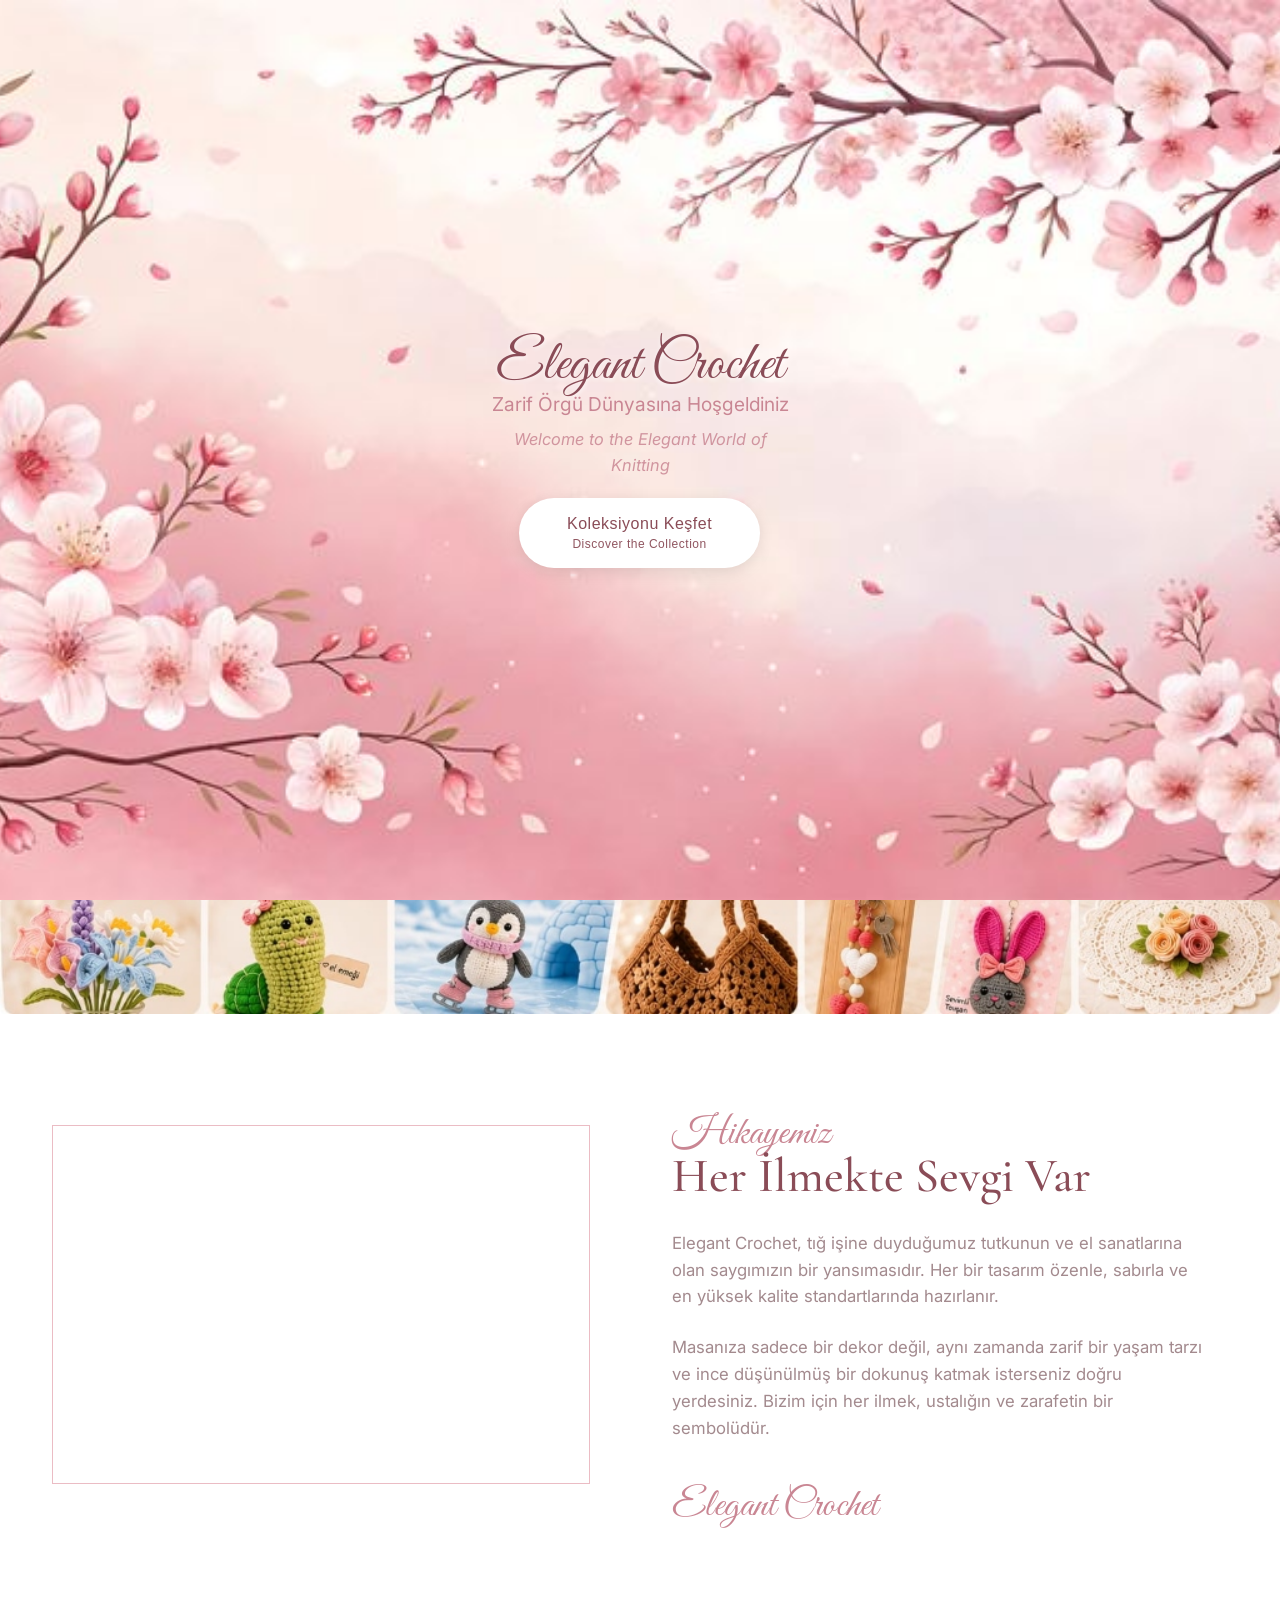
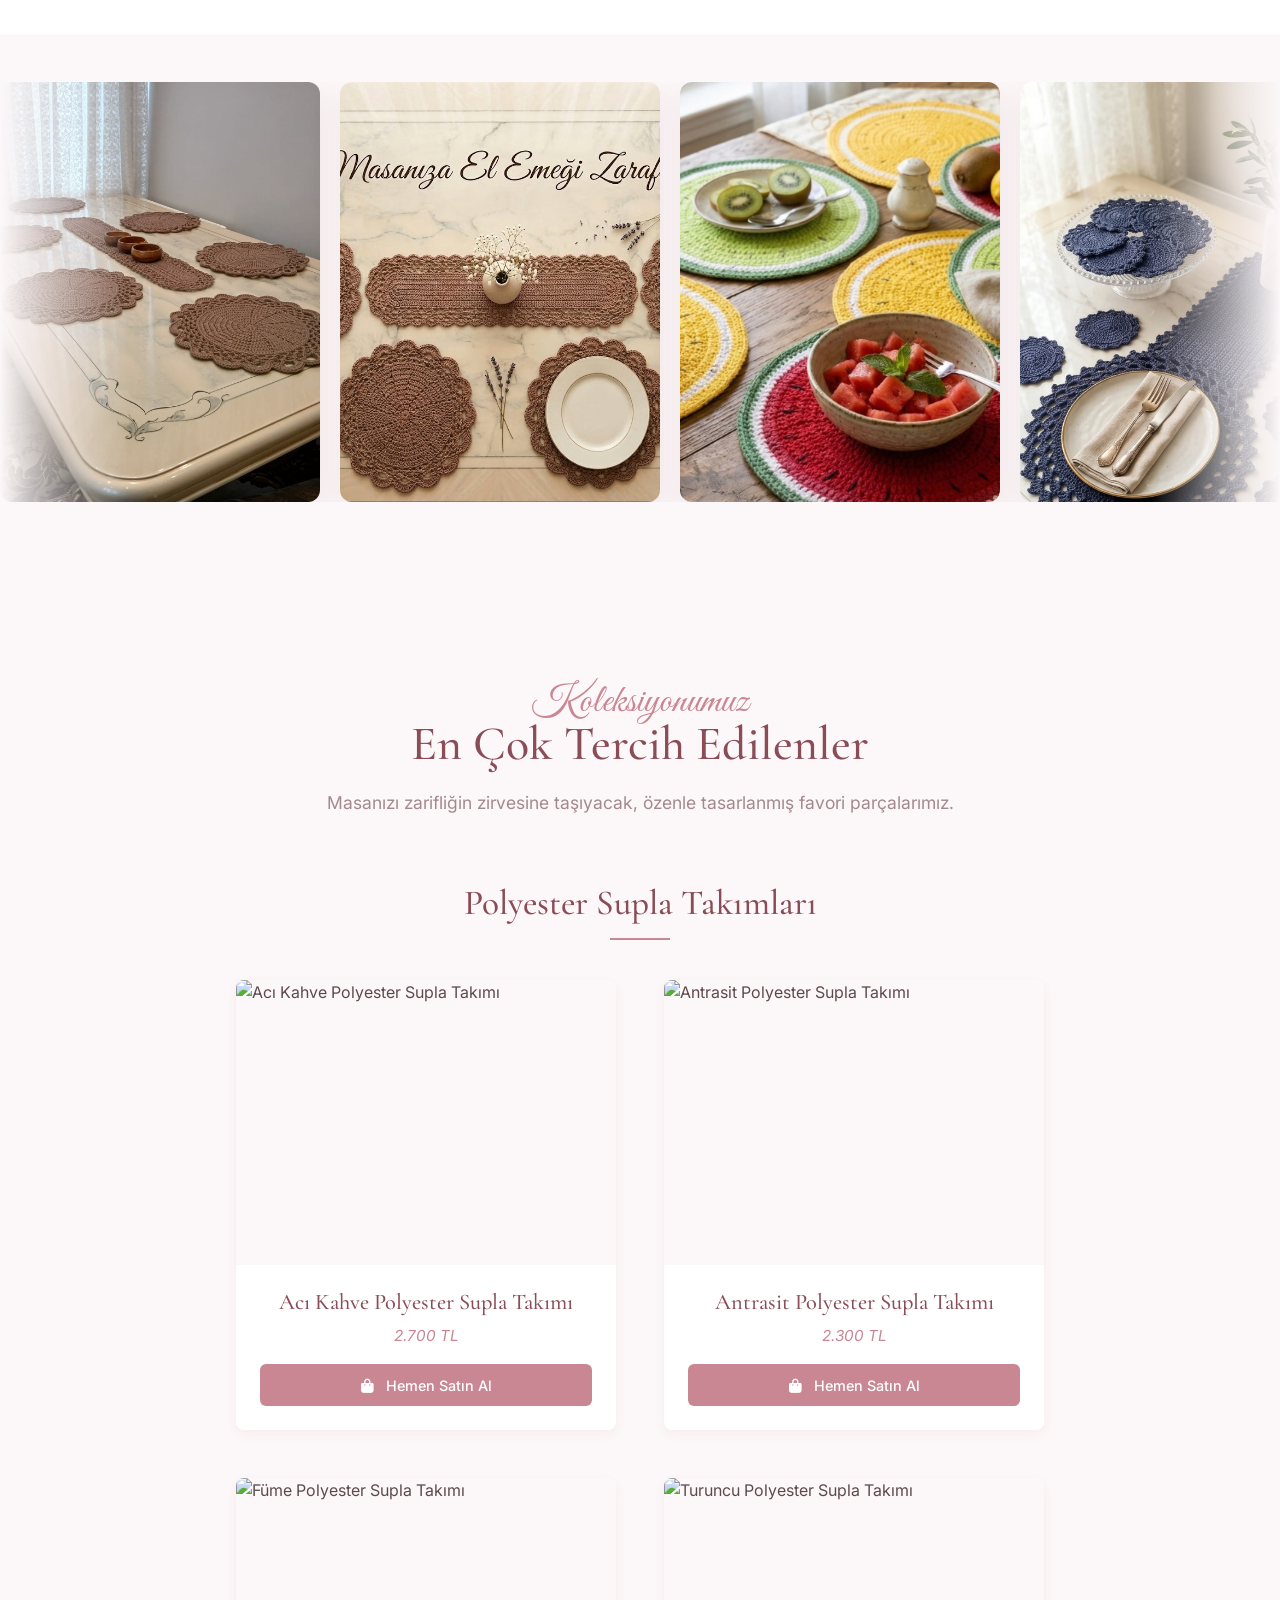
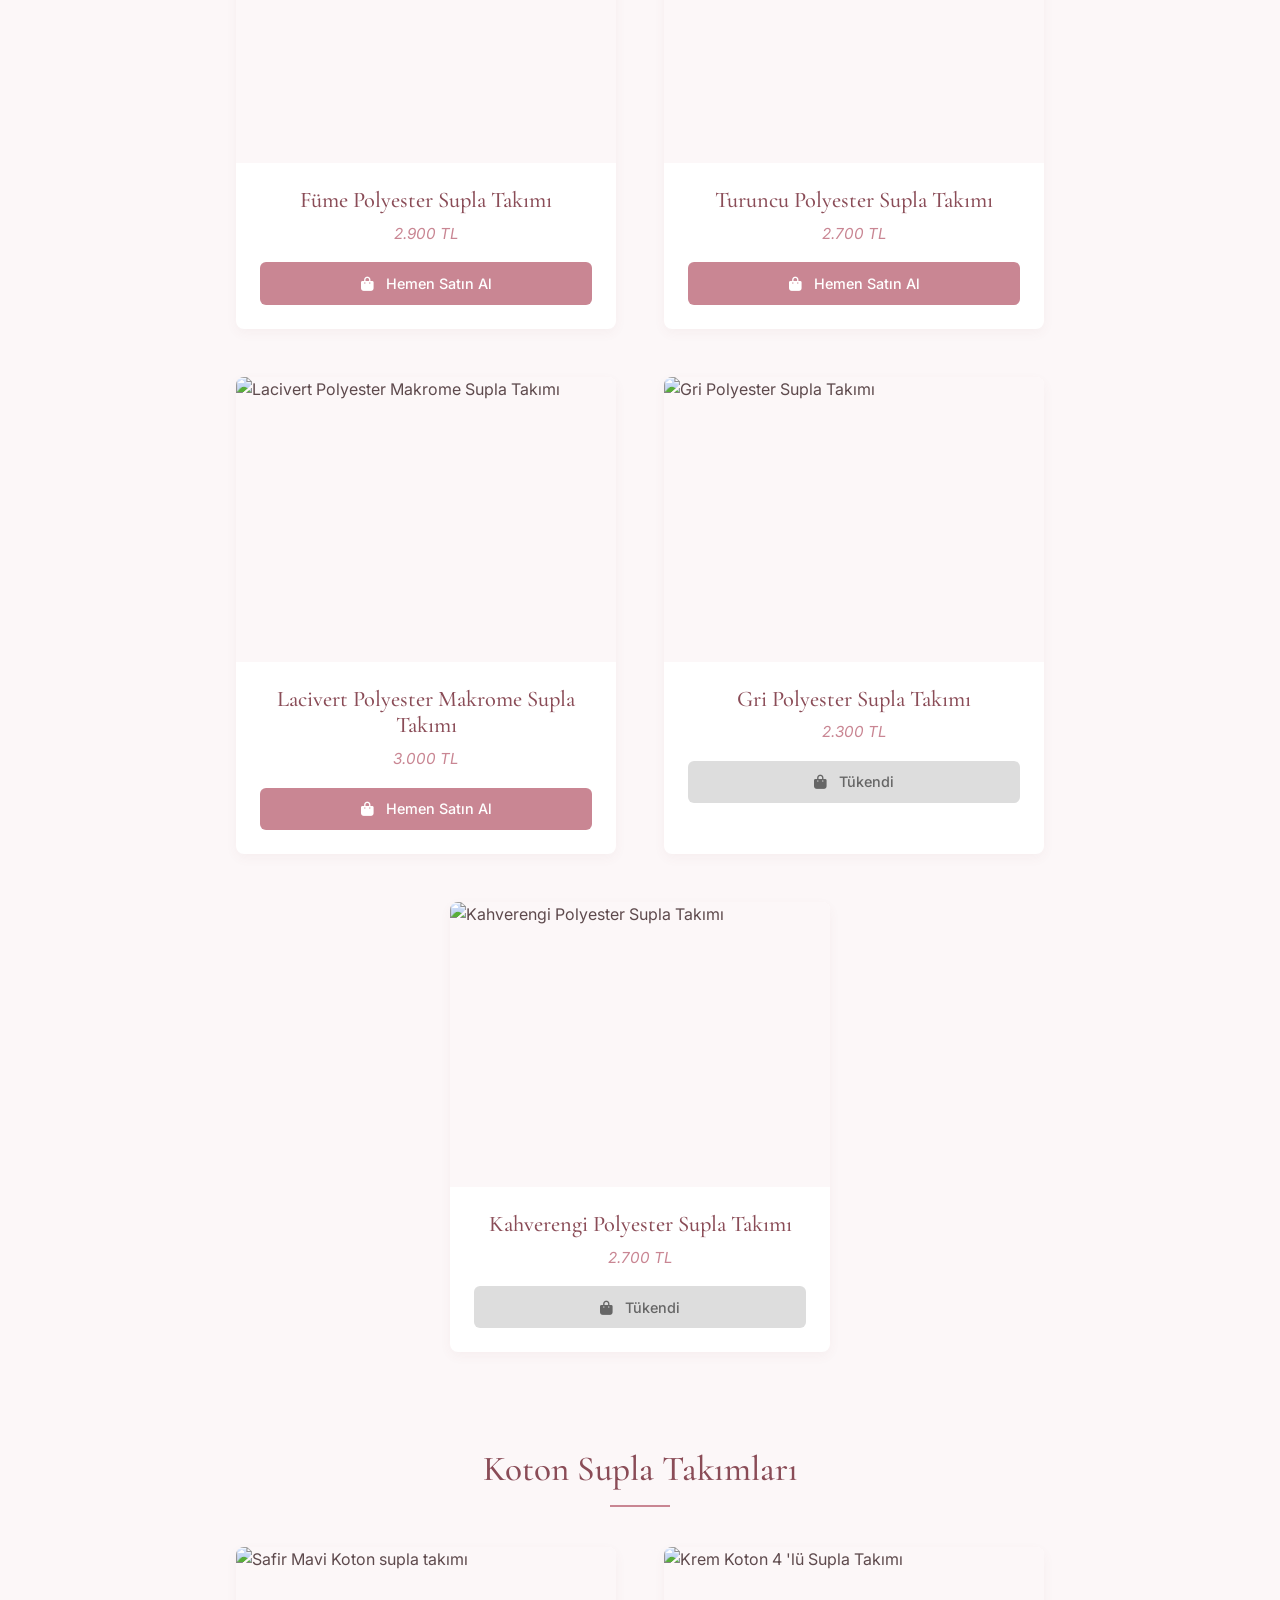
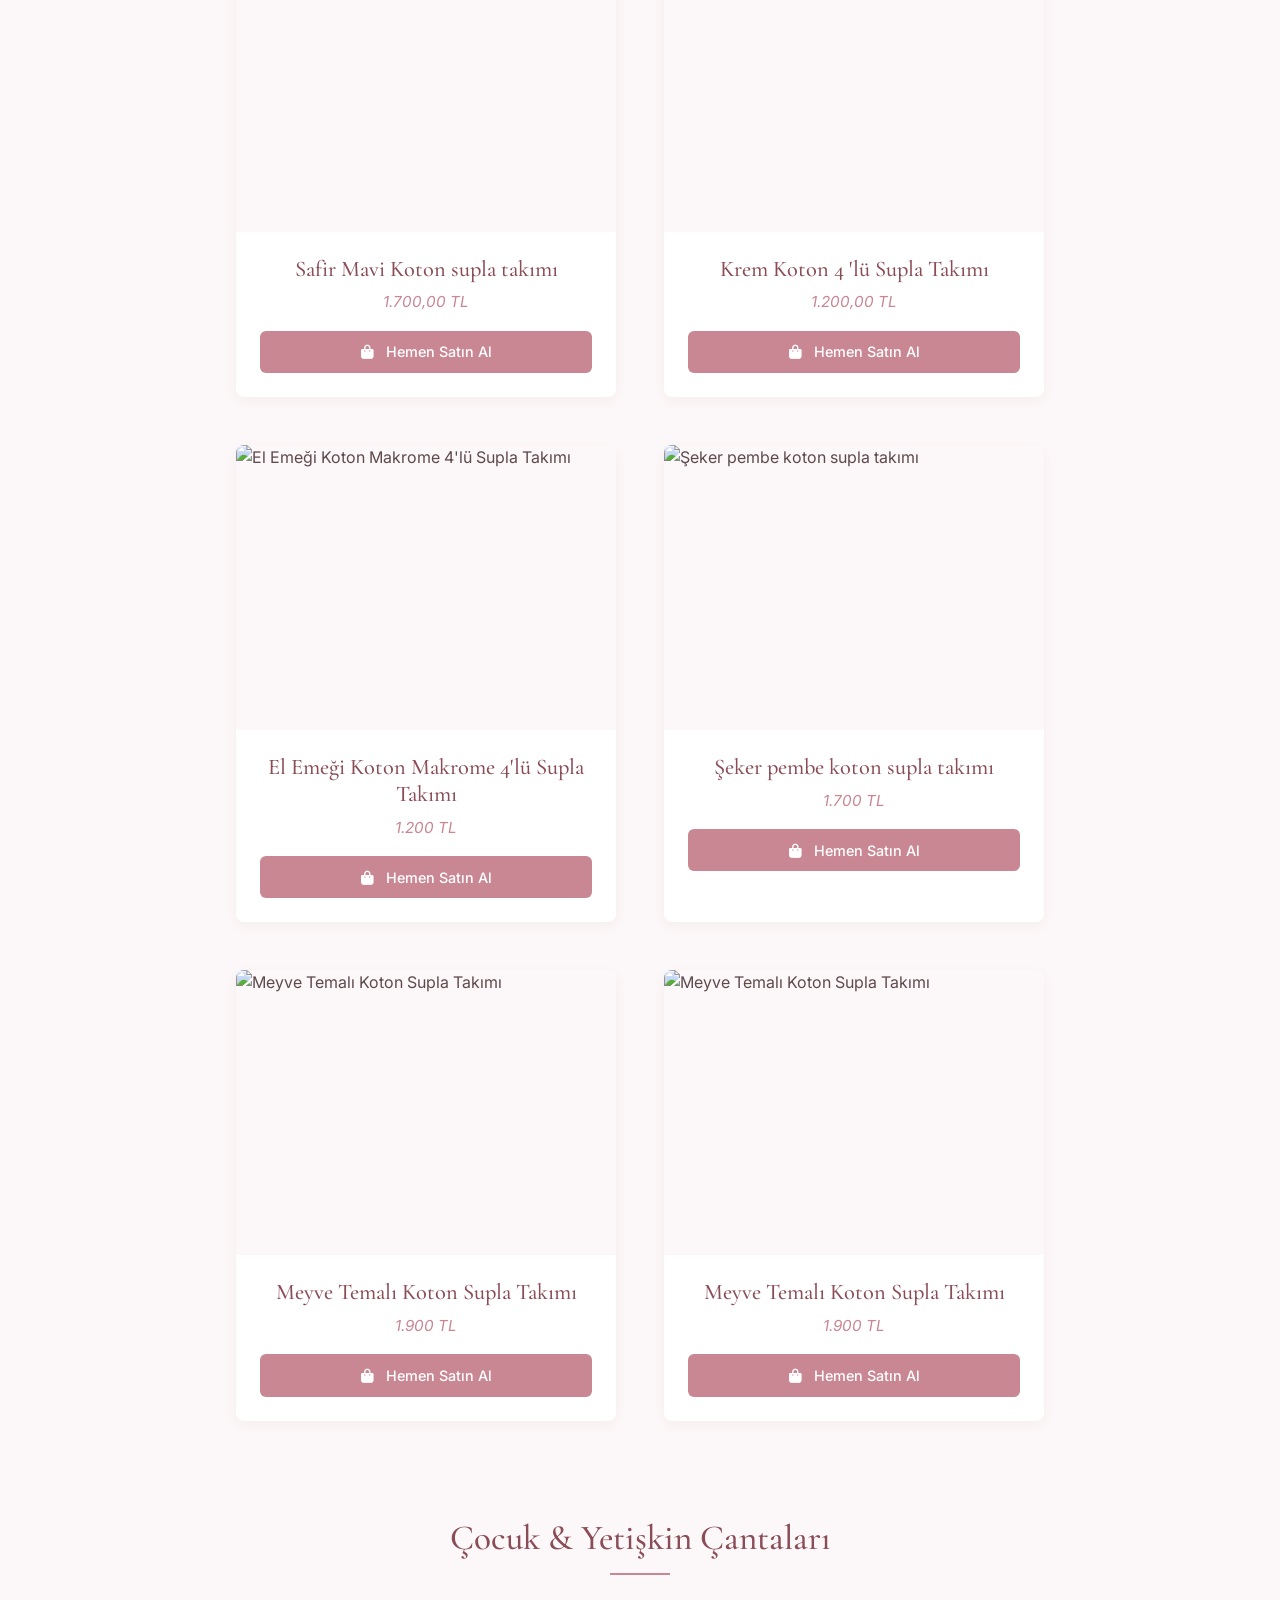
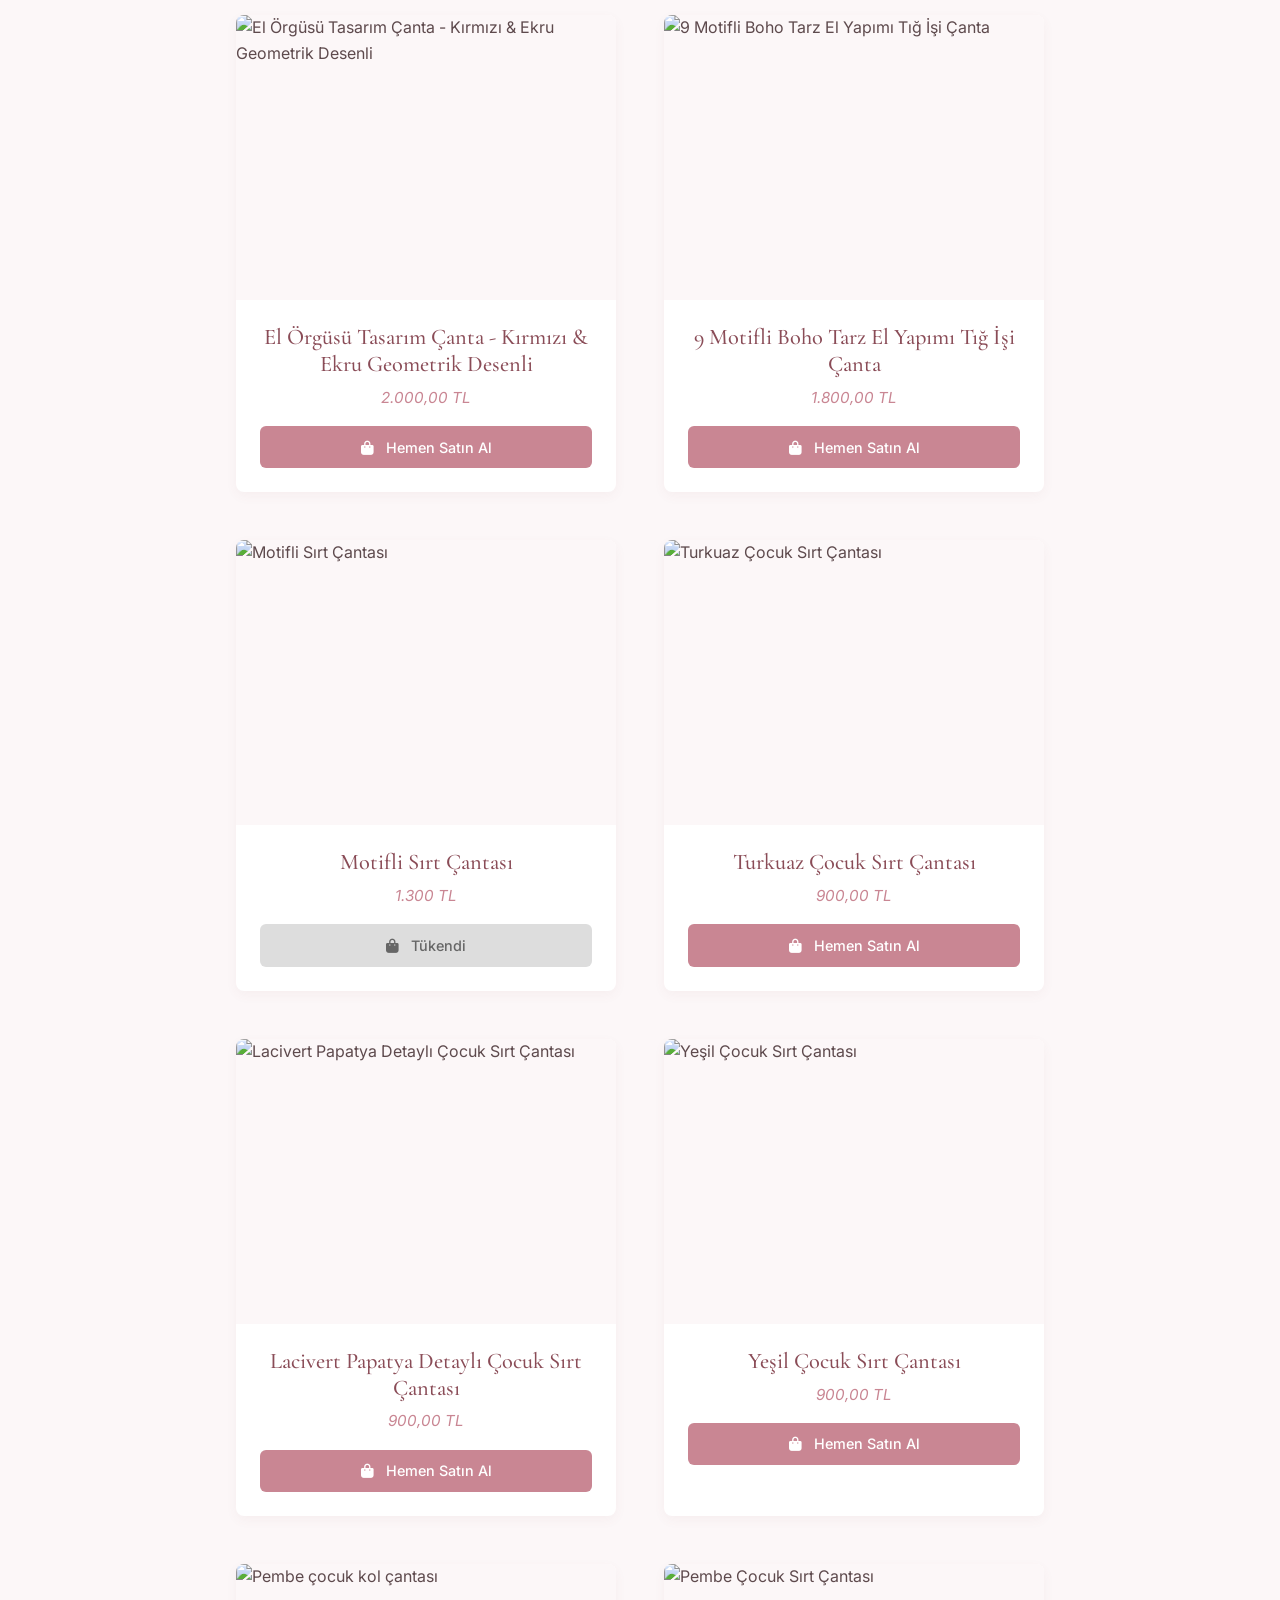
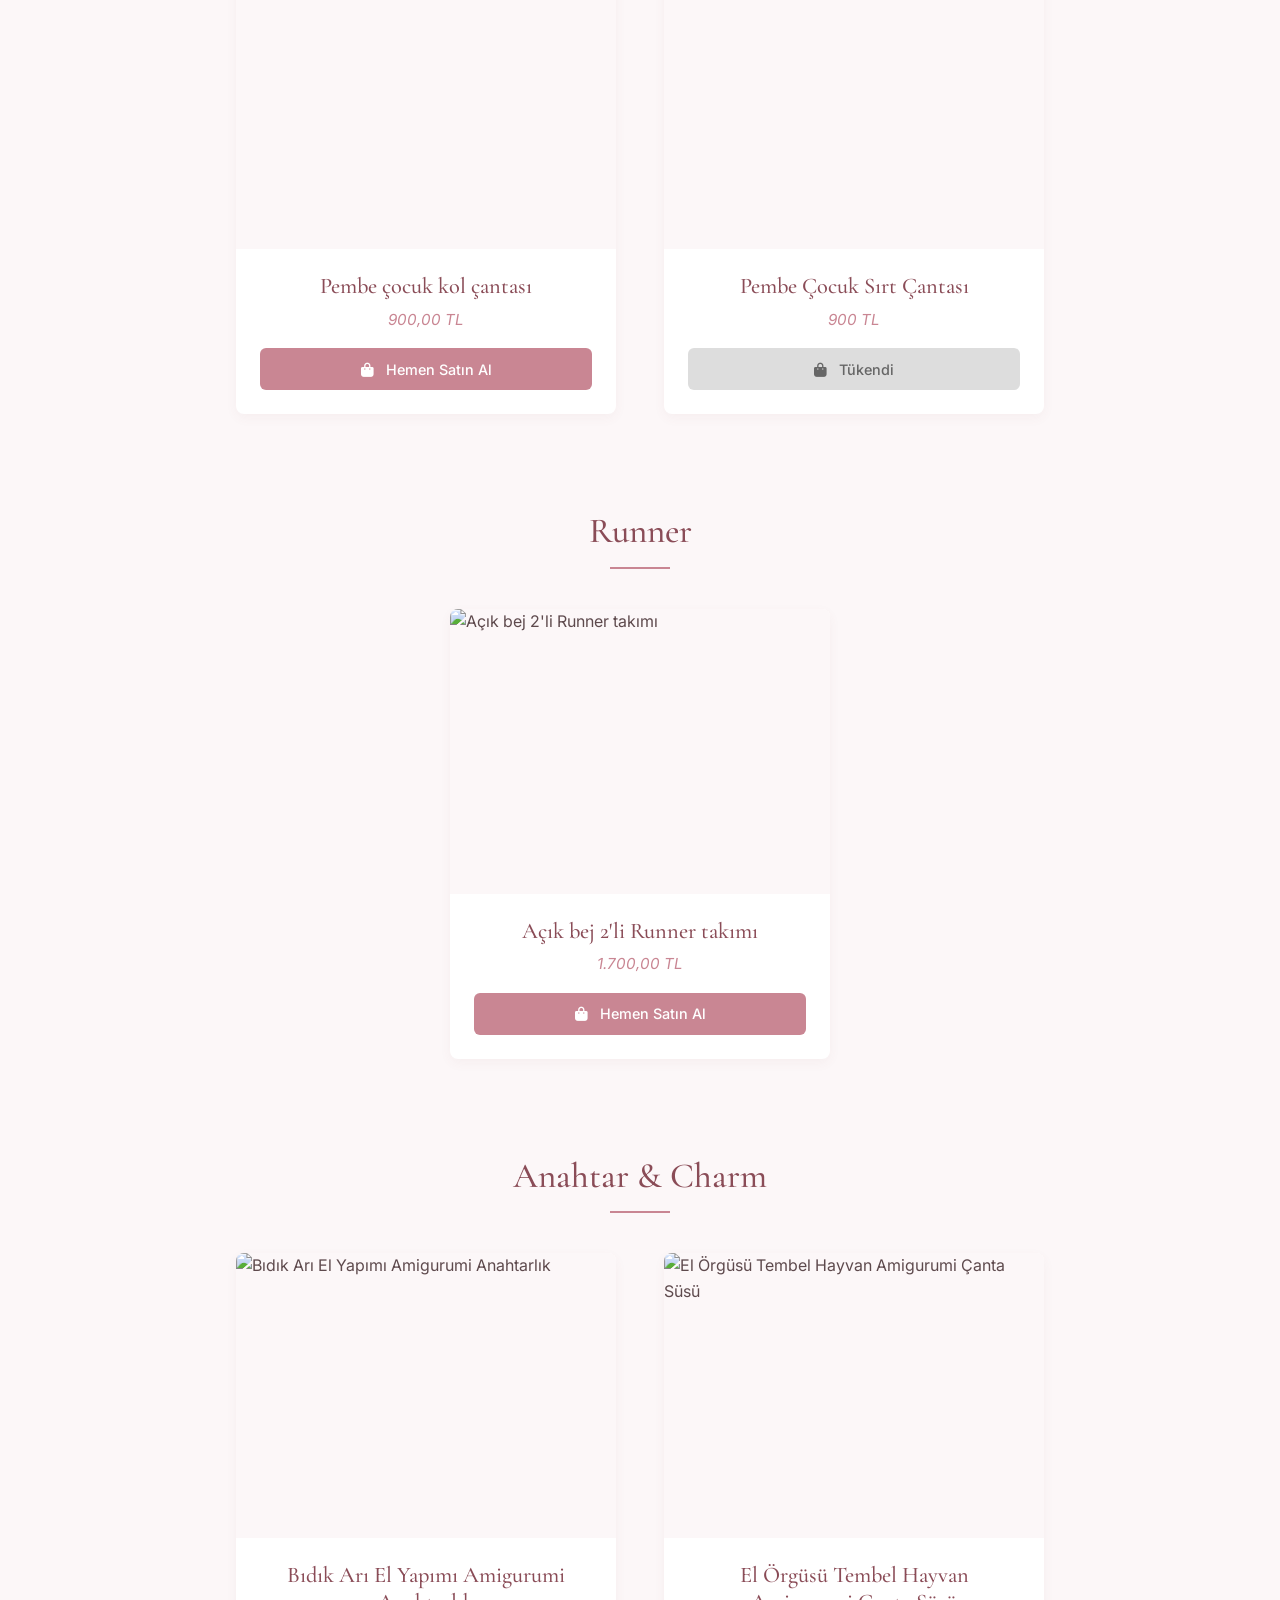
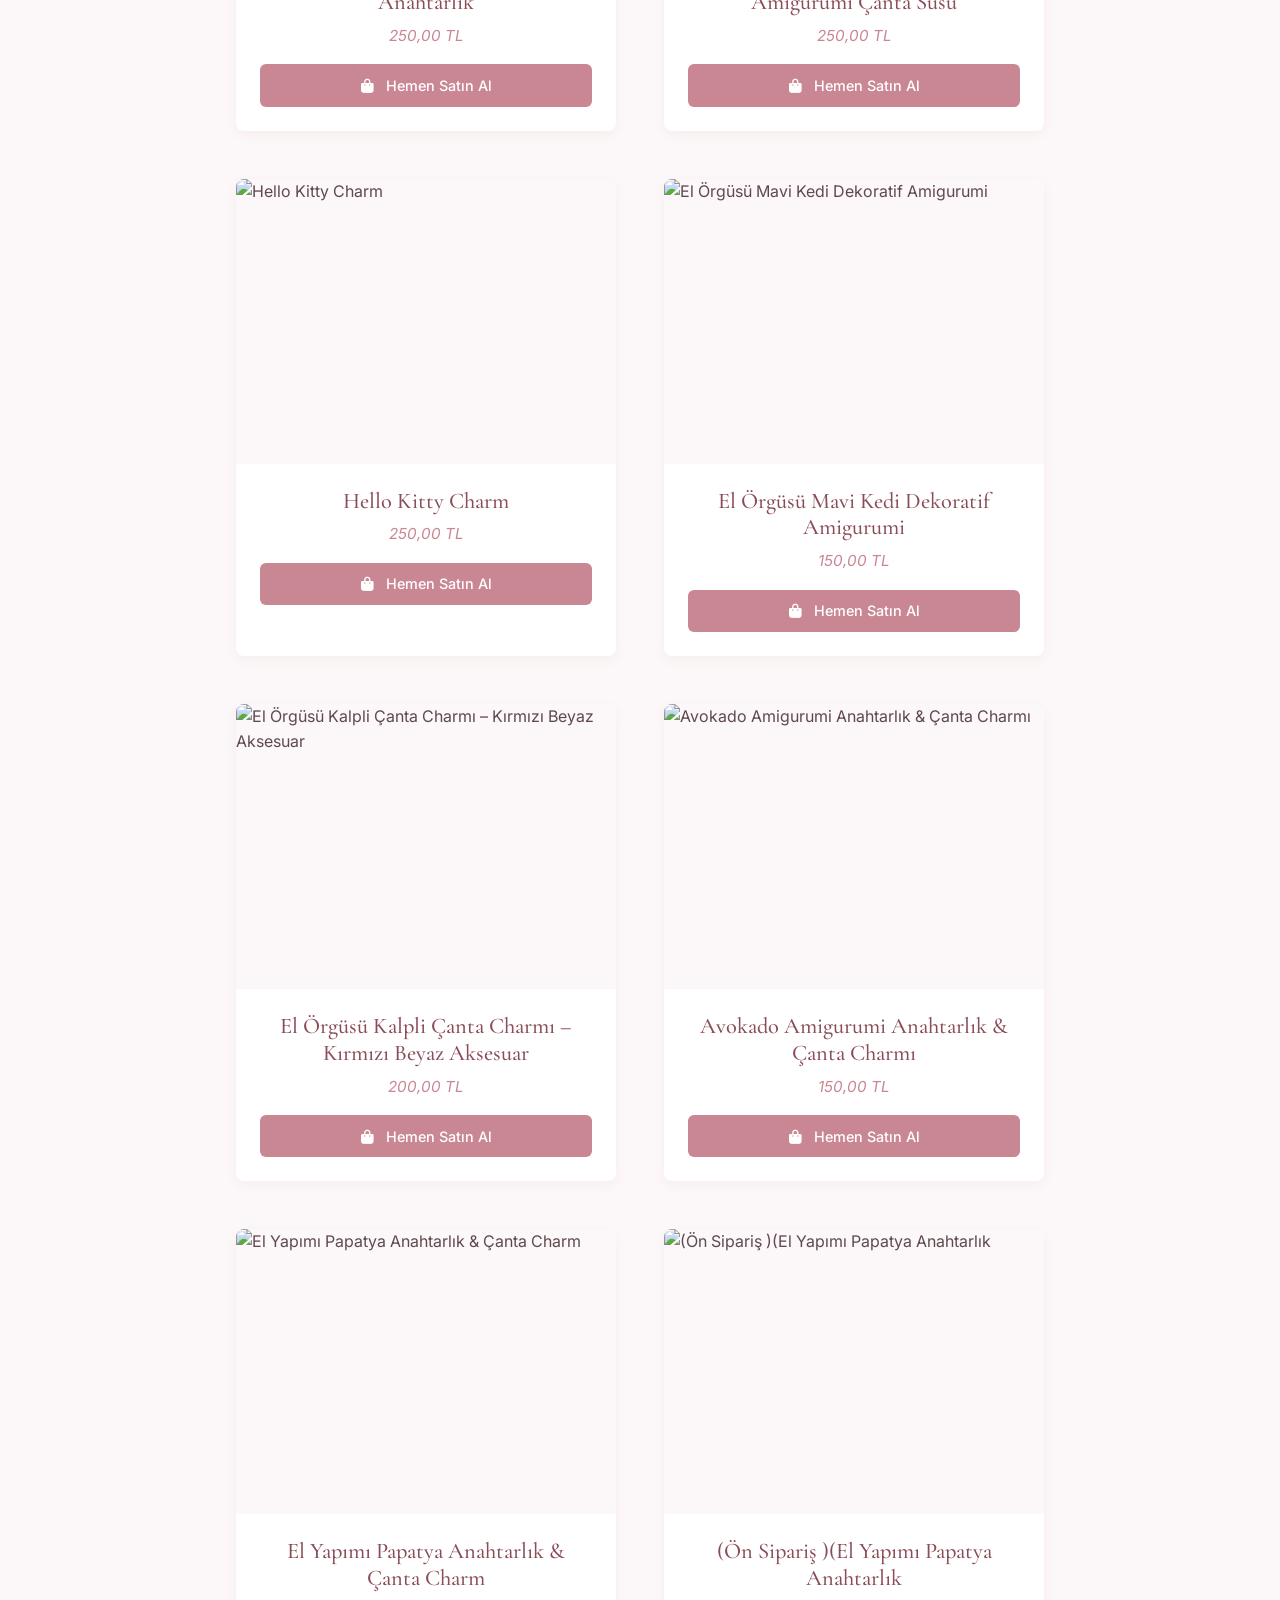
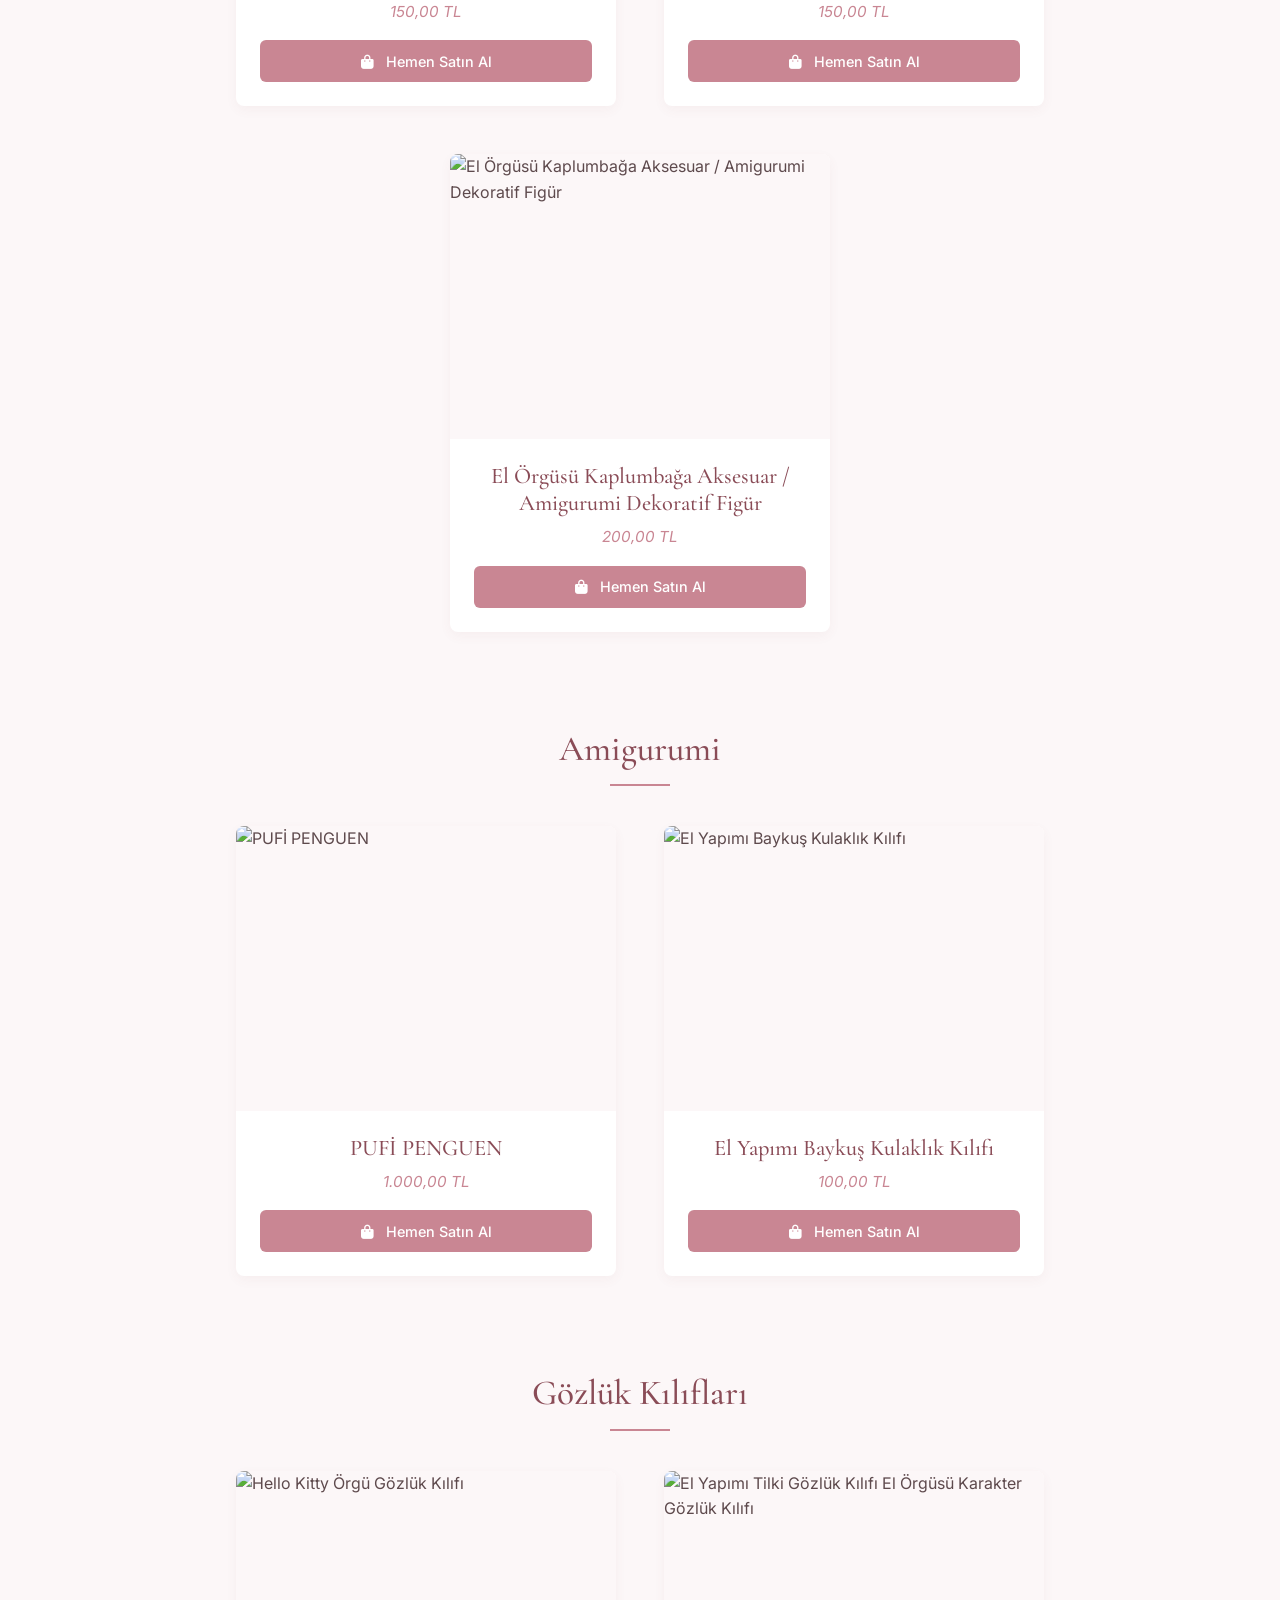
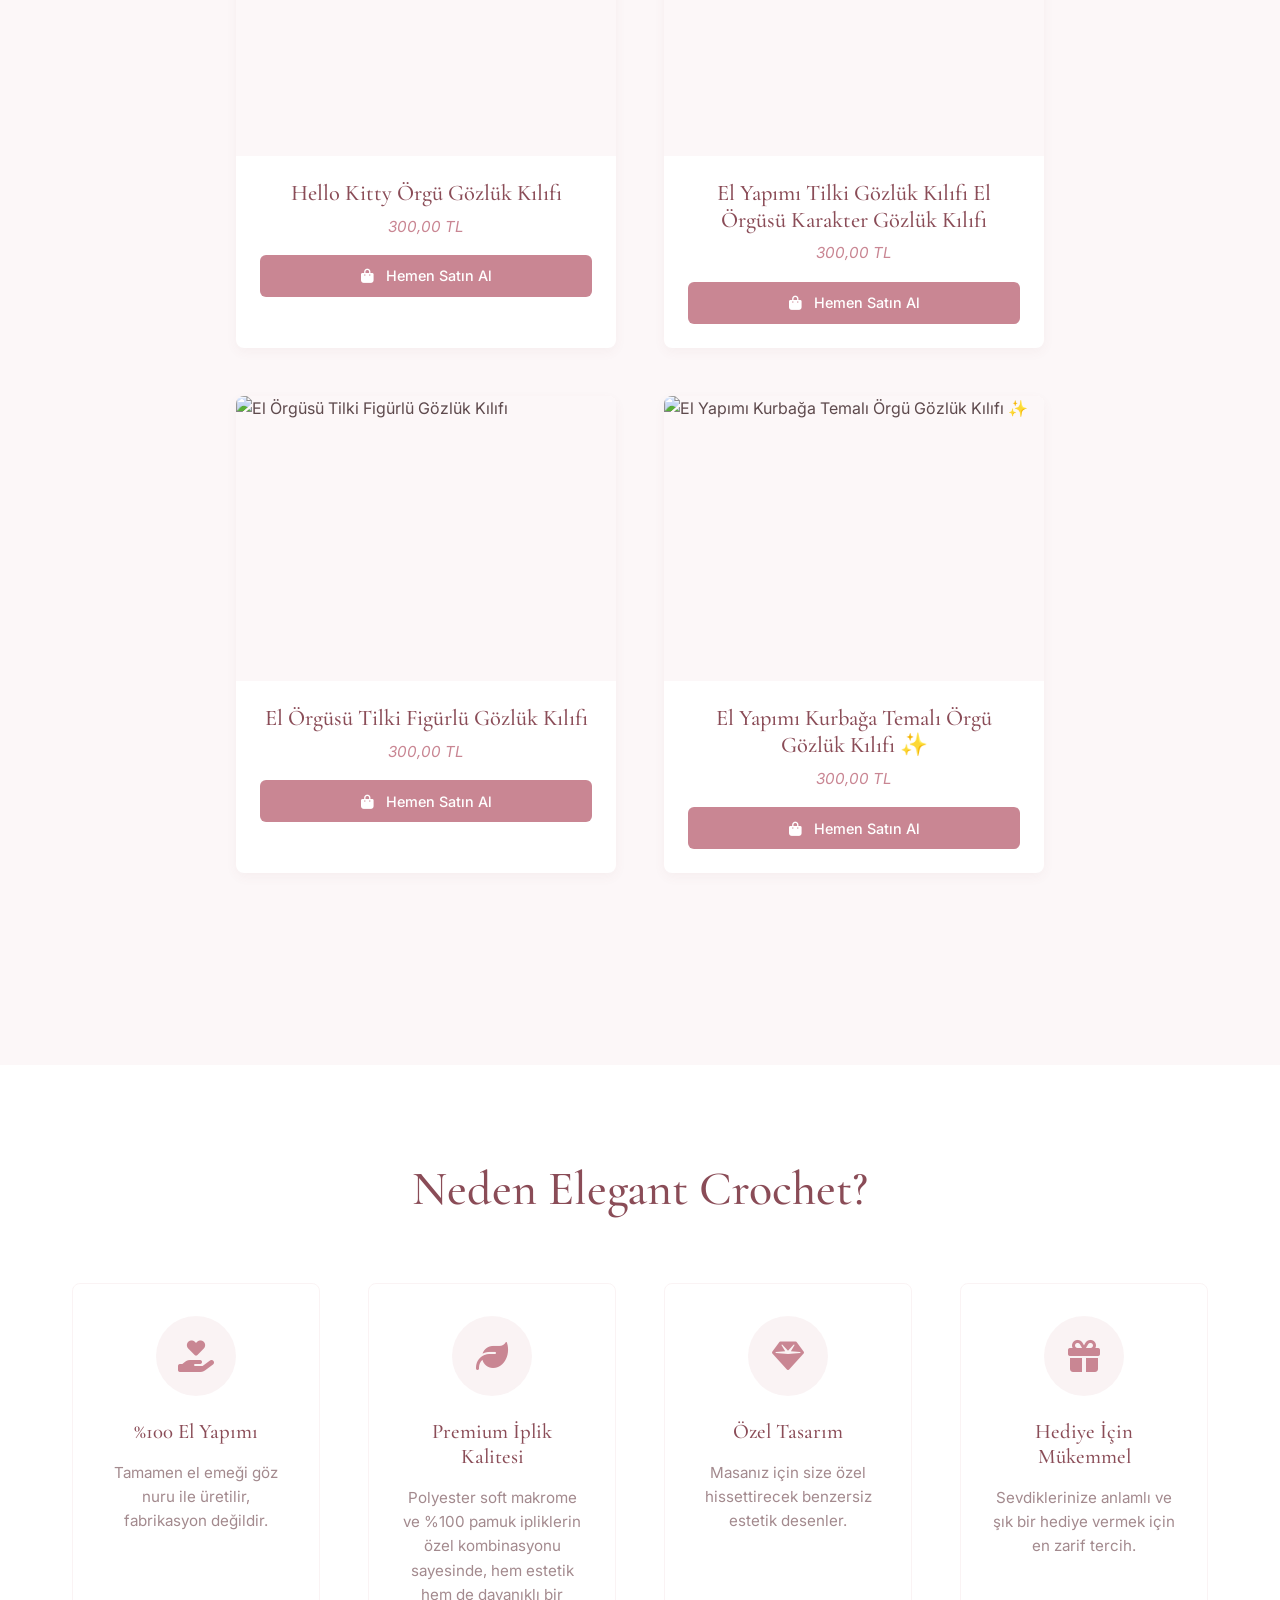
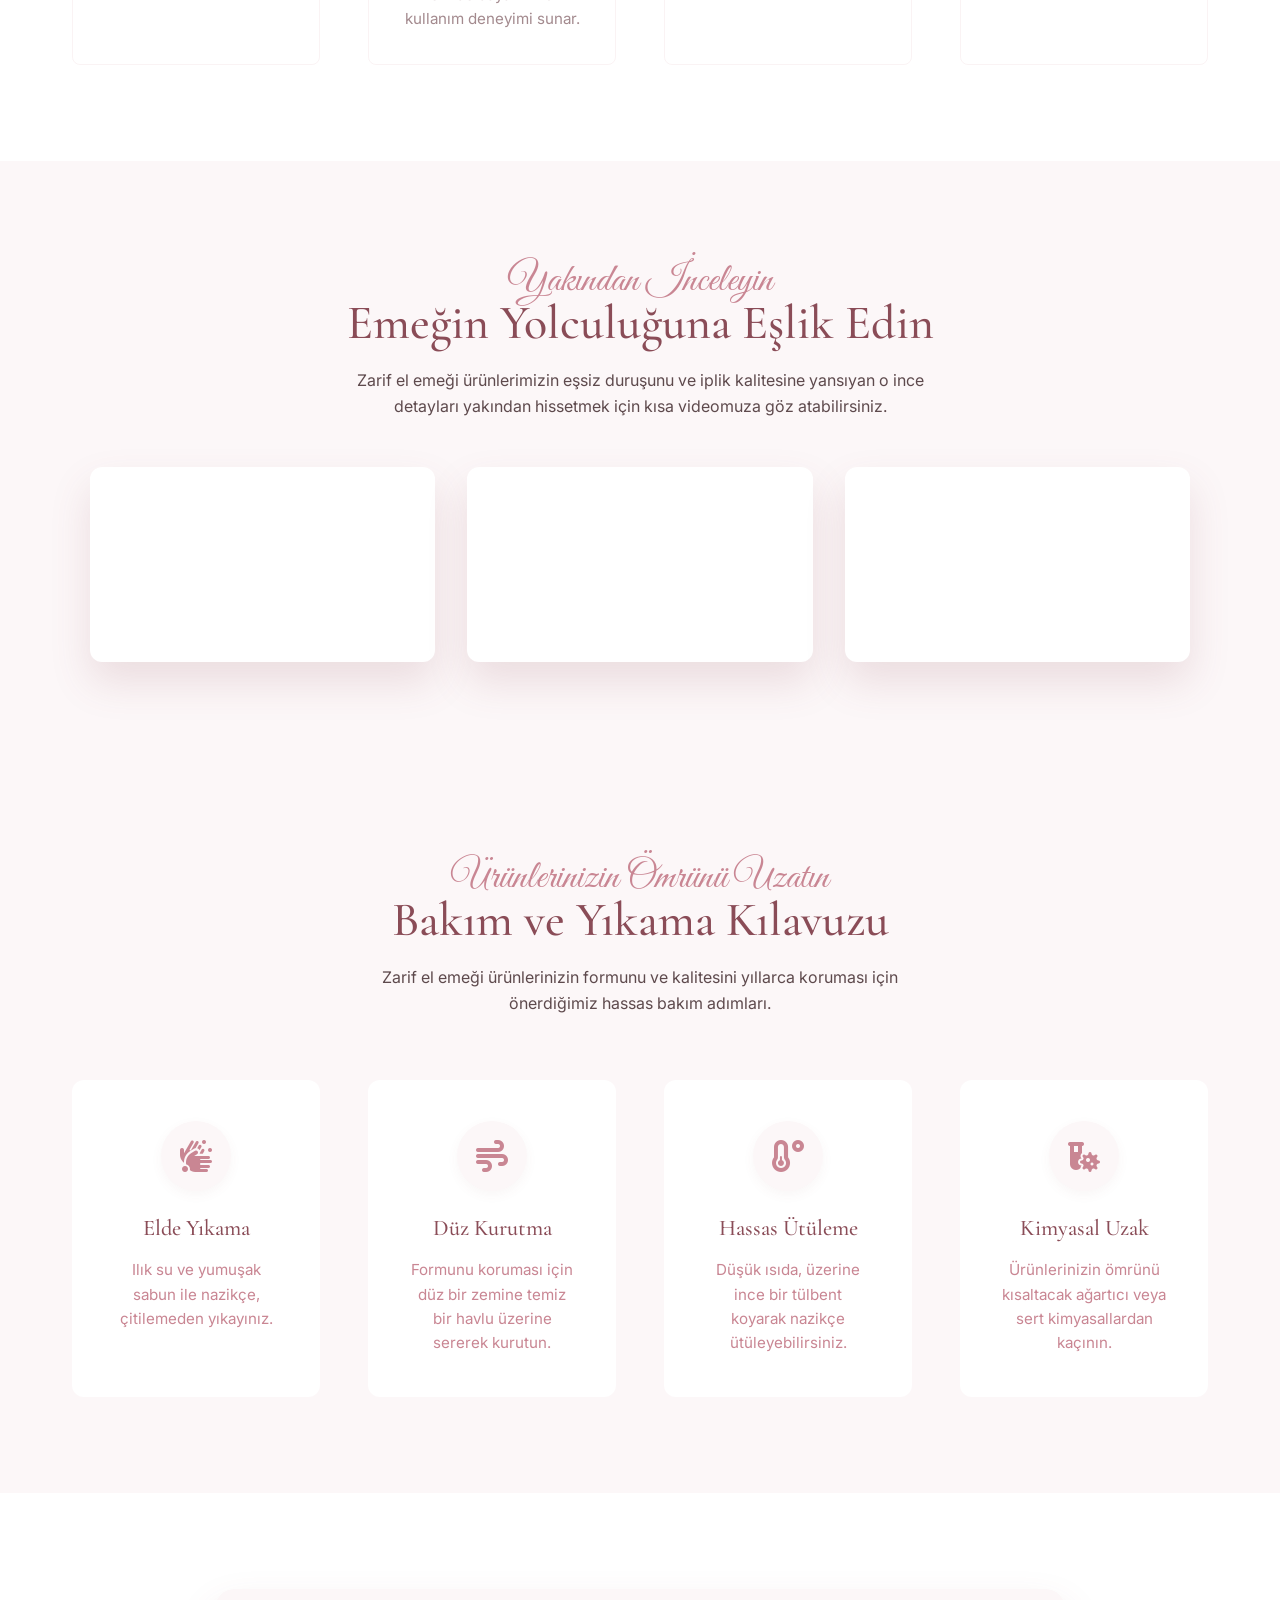
==== commit b3ab64b0: "youtube ve paylasim butonlari guncellendi" ====
--- a/index.html
+++ b/index.html
@@ -1154,5 +1154,41 @@
     <a href="https://wa.me/905330513394?text=Merhaba,%20Elegant%20Crochet%20ürünleriniz%20hakkında%20bilgi%20almak%20istiyorum." class="whatsapp-float" target="_blank" title="WhatsApp ile İletişime Geçin">
         <i class="fab fa-whatsapp"></i>
     </a>
+
+    <!-- Sharing Elements -->
+    <button id="share-float-btn" class="share-float" title="Sitemizi Paylaşın" data-i18n-title="share-site-title">
+        <i class="fas fa-share-nodes"></i>
+    </button>
+
+    <!-- Custom Share Fallback Modal -->
+    <div id="share-modal" class="share-modal">
+        <div class="share-modal-content">
+            <button class="share-modal-close" id="share-modal-close" aria-label="Kapat">
+                <i class="fas fa-times"></i>
+            </button>
+            <h3 class="share-modal-title" data-i18n="share-modal-title">Sofra Zarafetini Paylaşın</h3>
+            <p class="share-modal-desc" data-i18n="share-modal-desc">Zarif el emeği ürünlerimizi ve sofra zarafetimizi sevdiklerinizle paylaşın.</p>
+            <div class="share-options-list">
+                <a href="javascript:void(0)" id="share-wa" class="share-option-btn whatsapp-share" target="_blank">
+                    <i class="fab fa-whatsapp"></i> <span data-i18n="share-whatsapp">WhatsApp ile Gönder</span>
+                </a>
+                <a href="javascript:void(0)" id="share-pin" class="share-option-btn pinterest-share" target="_blank">
+                    <i class="fab fa-pinterest"></i> <span data-i18n="share-pinterest">Pinterest'te Paylaş</span>
+                </a>
+                <a href="javascript:void(0)" id="share-fb" class="share-option-btn facebook-share" target="_blank">
+                    <i class="fab fa-facebook-f"></i> <span data-i18n="share-facebook">Facebook'ta Paylaş</span>
+                </a>
+                <button id="share-copy-btn" class="share-option-btn copy-share">
+                    <i class="far fa-copy"></i> <span data-i18n="share-copy">Bağlantıyı Kopyala</span>
+                </button>
+            </div>
+        </div>
+    </div>
+
+    <!-- Toast Alert Notification -->
+    <div id="toast-alert" class="toast-alert">
+        <i class="fas fa-check-circle"></i> <span id="toast-message" data-i18n="toast-copied">Bağlantı kopyalandı! ✨</span>
+    </div>
 </body>
 </html>
+
--- a/styles.css
+++ b/styles.css
@@ -1469,6 +1469,215 @@
     100% { box-shadow: 0 0 0 0 rgba(139, 115, 85, 0); }
 }
 
+/* --- Yüzen Paylaşım Butonu (Share Float) --- */
+.share-float {
+    position: fixed;
+    width: 50px;
+    height: 50px;
+    bottom: 105px;
+    right: 35px;
+    background: rgba(255, 255, 255, 0.7);
+    backdrop-filter: blur(10px);
+    -webkit-backdrop-filter: blur(10px);
+    border: 1px solid rgba(139, 115, 85, 0.25);
+    color: var(--color-brown);
+    border-radius: 50%;
+    text-align: center;
+    font-size: 20px;
+    box-shadow: 0 8px 32px 0 rgba(139, 115, 85, 0.15);
+    z-index: 999;
+    display: flex;
+    justify-content: center;
+    align-items: center;
+    cursor: pointer;
+    transition: var(--transition);
+}
+
+.share-float:hover {
+    background: var(--color-brown);
+    color: var(--color-white);
+    transform: scale(1.1);
+    box-shadow: 0 8px 32px 0 rgba(139, 115, 85, 0.35);
+}
+
+/* --- Paylaşım Modalı (Share Modal) --- */
+.share-modal {
+    position: fixed;
+    top: 0;
+    left: 0;
+    width: 100%;
+    height: 100%;
+    background: rgba(0, 0, 0, 0.4);
+    backdrop-filter: blur(8px);
+    -webkit-backdrop-filter: blur(8px);
+    display: flex;
+    justify-content: center;
+    align-items: center;
+    z-index: 2000;
+    opacity: 0;
+    pointer-events: none;
+    transition: opacity 0.4s ease;
+}
+
+.share-modal.active {
+    opacity: 1;
+    pointer-events: auto;
+}
+
+.share-modal-content {
+    background: rgba(255, 255, 255, 0.9);
+    backdrop-filter: blur(20px);
+    -webkit-backdrop-filter: blur(20px);
+    border: 1px solid rgba(255, 255, 255, 0.5);
+    padding: 2.5rem;
+    border-radius: 24px;
+    width: 90%;
+    max-width: 420px;
+    text-align: center;
+    box-shadow: 0 20px 50px rgba(0, 0, 0, 0.12);
+    transform: scale(0.85) translateY(20px);
+    transition: transform 0.4s cubic-bezier(0.34, 1.56, 0.64, 1);
+    position: relative;
+}
+
+.share-modal.active .share-modal-content {
+    transform: scale(1) translateY(0);
+}
+
+.share-modal-close {
+    position: absolute;
+    top: 20px;
+    right: 20px;
+    font-size: 20px;
+    color: var(--color-brown);
+    cursor: pointer;
+    transition: var(--transition);
+    background: none;
+    border: none;
+    padding: 0;
+    display: flex;
+    justify-content: center;
+    align-items: center;
+}
+
+.share-modal-close:hover {
+    color: var(--color-gold);
+    transform: rotate(90deg);
+}
+
+.share-modal-title {
+    font-family: var(--font-primary);
+    font-size: 2rem;
+    color: var(--color-brown-dark);
+    margin-bottom: 0.5rem;
+    font-weight: 700;
+}
+
+.share-modal-desc {
+    font-size: 0.95rem;
+    color: var(--color-text-light);
+    margin-bottom: 2rem;
+    line-height: 1.5;
+}
+
+.share-options-list {
+    display: flex;
+    flex-direction: column;
+    gap: 12px;
+}
+
+.share-option-btn {
+    display: flex;
+    align-items: center;
+    justify-content: center;
+    gap: 12px;
+    padding: 14px;
+    border-radius: 12px;
+    border: 1px solid rgba(139, 115, 85, 0.15);
+    background: rgba(255, 255, 255, 0.6);
+    color: var(--color-brown-dark);
+    font-family: var(--font-secondary);
+    font-weight: 600;
+    font-size: 0.95rem;
+    cursor: pointer;
+    transition: var(--transition);
+    text-decoration: none;
+}
+
+.share-option-btn i {
+    font-size: 1.2rem;
+}
+
+.share-option-btn.whatsapp-share {
+    color: #25d366;
+    border-color: rgba(37, 211, 102, 0.2);
+}
+.share-option-btn.whatsapp-share:hover {
+    background: #25d366;
+    color: var(--color-white);
+    border-color: #25d366;
+}
+
+.share-option-btn.pinterest-share {
+    color: #bd081c;
+    border-color: rgba(189, 8, 28, 0.2);
+}
+.share-option-btn.pinterest-share:hover {
+    background: #bd081c;
+    color: var(--color-white);
+    border-color: #bd081c;
+}
+
+.share-option-btn.facebook-share {
+    color: #1877f2;
+    border-color: rgba(24, 119, 242, 0.2);
+}
+.share-option-btn.facebook-share:hover {
+    background: #1877f2;
+    color: var(--color-white);
+    border-color: #1877f2;
+}
+
+.share-option-btn.copy-share {
+    color: var(--color-brown-dark);
+    border-color: rgba(139, 115, 85, 0.3);
+}
+.share-option-btn.copy-share:hover {
+    background: var(--color-brown);
+    color: var(--color-white);
+    border-color: var(--color-brown);
+}
+
+/* --- Toast Bildirim (Toast Alert) --- */
+.toast-alert {
+    position: fixed;
+    bottom: 30px;
+    left: 50%;
+    transform: translateX(-50%) translateY(100px);
+    background: rgba(139, 115, 85, 0.95);
+    backdrop-filter: blur(10px);
+    -webkit-backdrop-filter: blur(10px);
+    color: var(--color-white);
+    padding: 14px 28px;
+    border-radius: 50px;
+    font-family: var(--font-secondary);
+    font-weight: 500;
+    font-size: 0.95rem;
+    box-shadow: var(--shadow-lg);
+    z-index: 3000;
+    opacity: 0;
+    pointer-events: none;
+    transition: transform 0.4s cubic-bezier(0.175, 0.885, 0.32, 1.275), opacity 0.4s ease;
+    display: flex;
+    align-items: center;
+    gap: 8px;
+}
+
+.toast-alert.show {
+    transform: translateX(-50%) translateY(0);
+    opacity: 1;
+}
+
 /* --- Sound Toggle --- */
 .header-actions {
     display: flex;
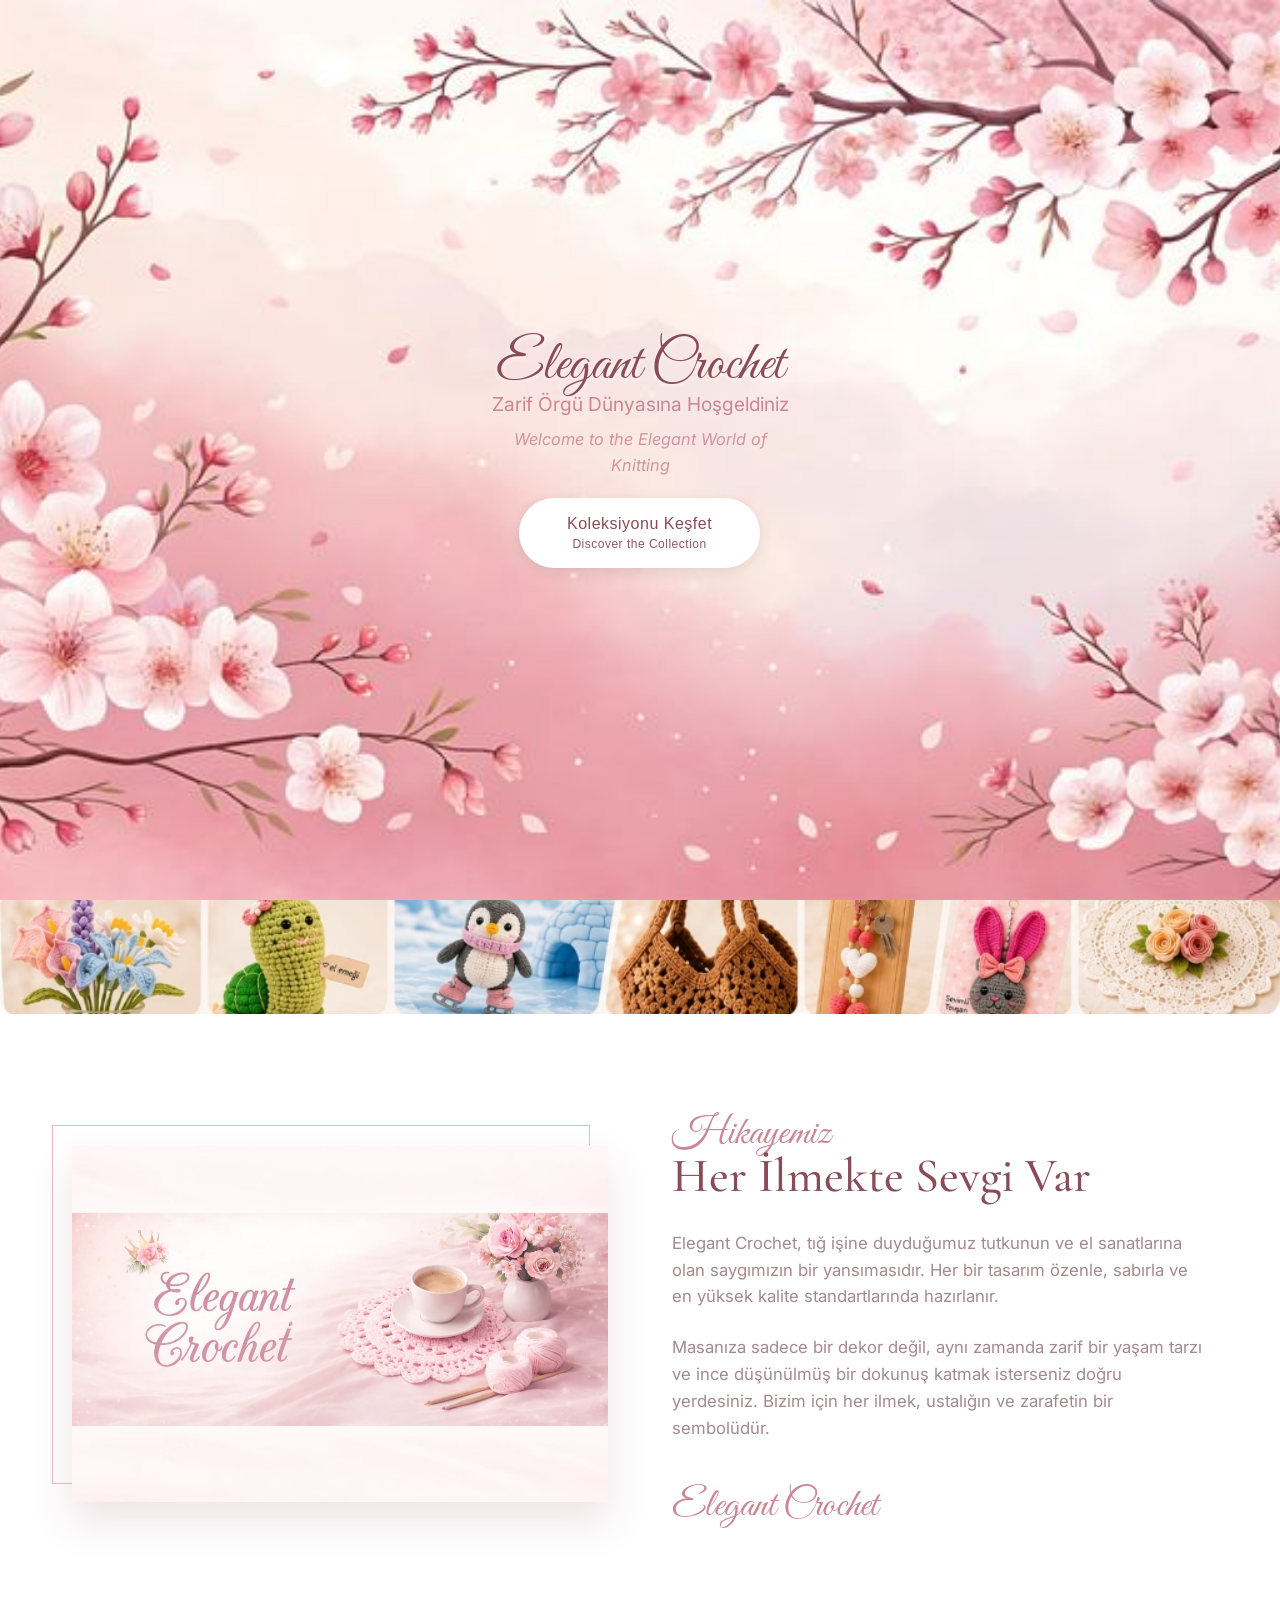
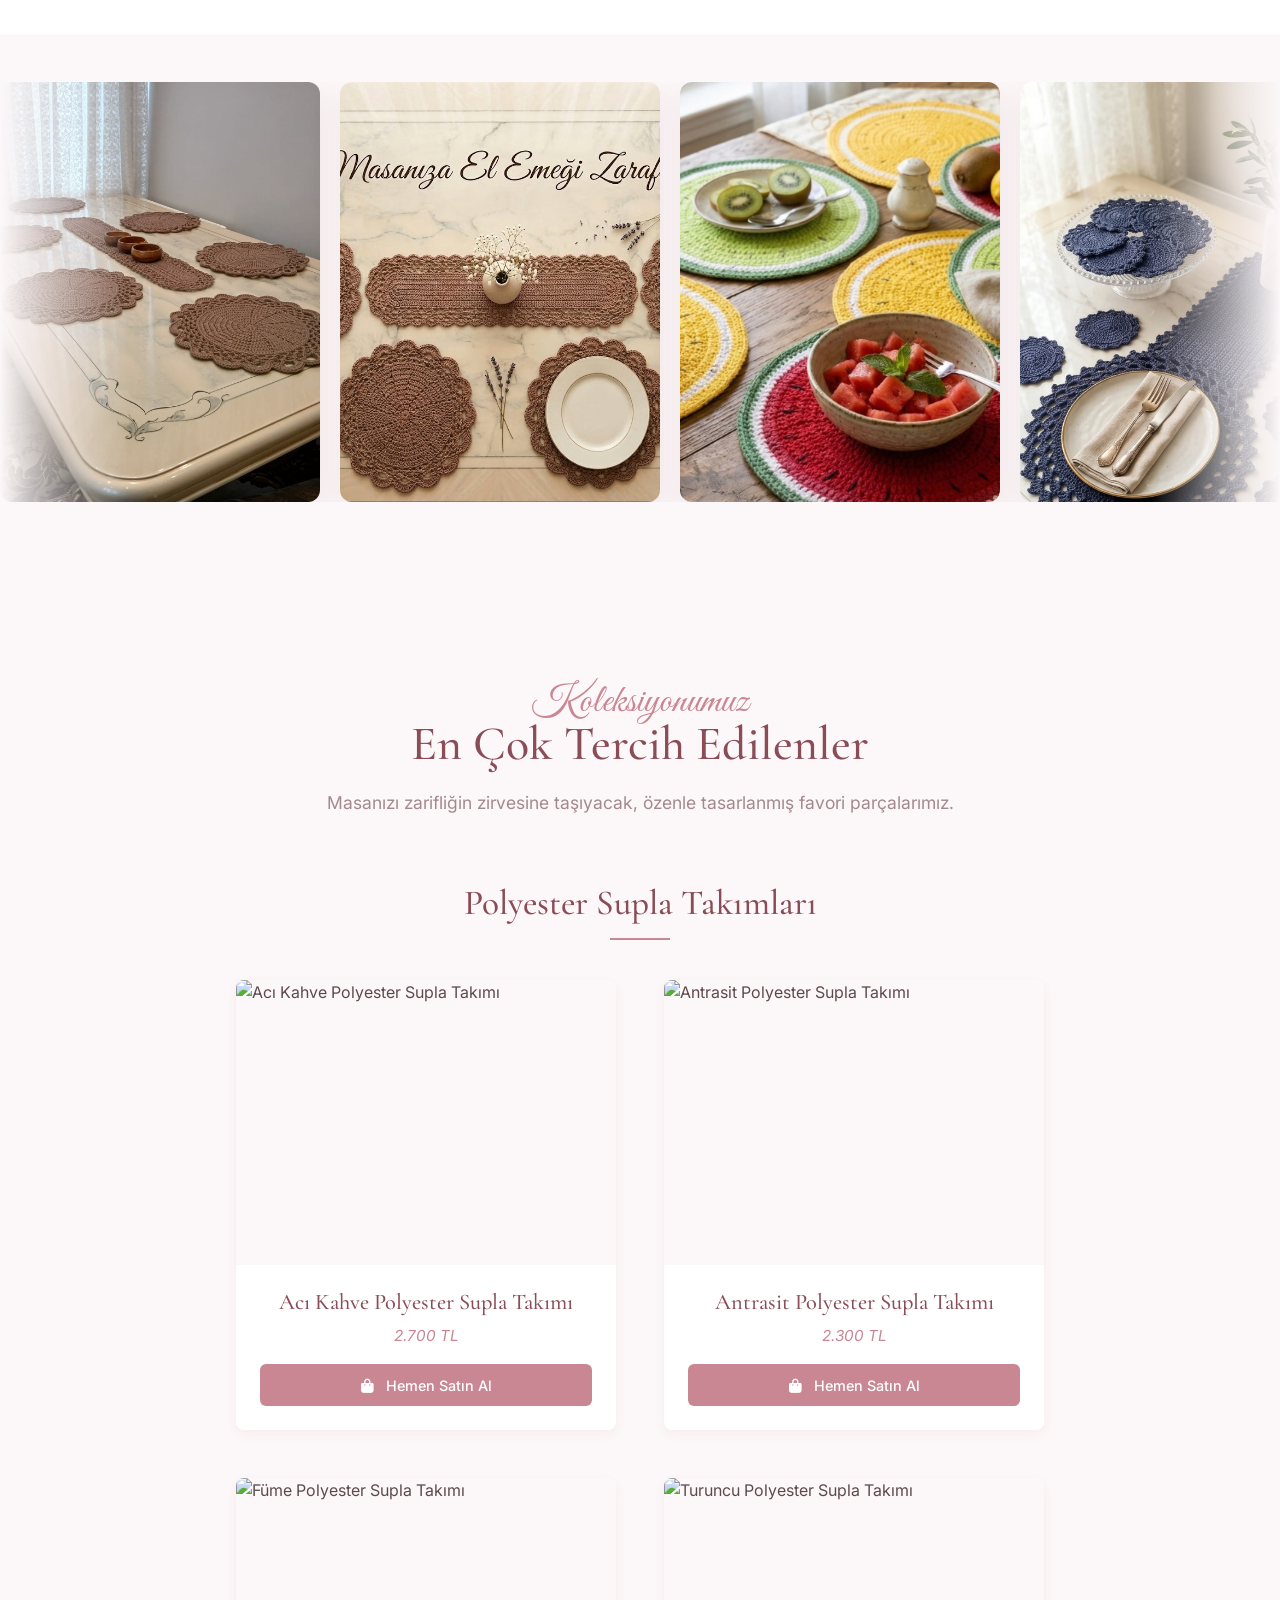
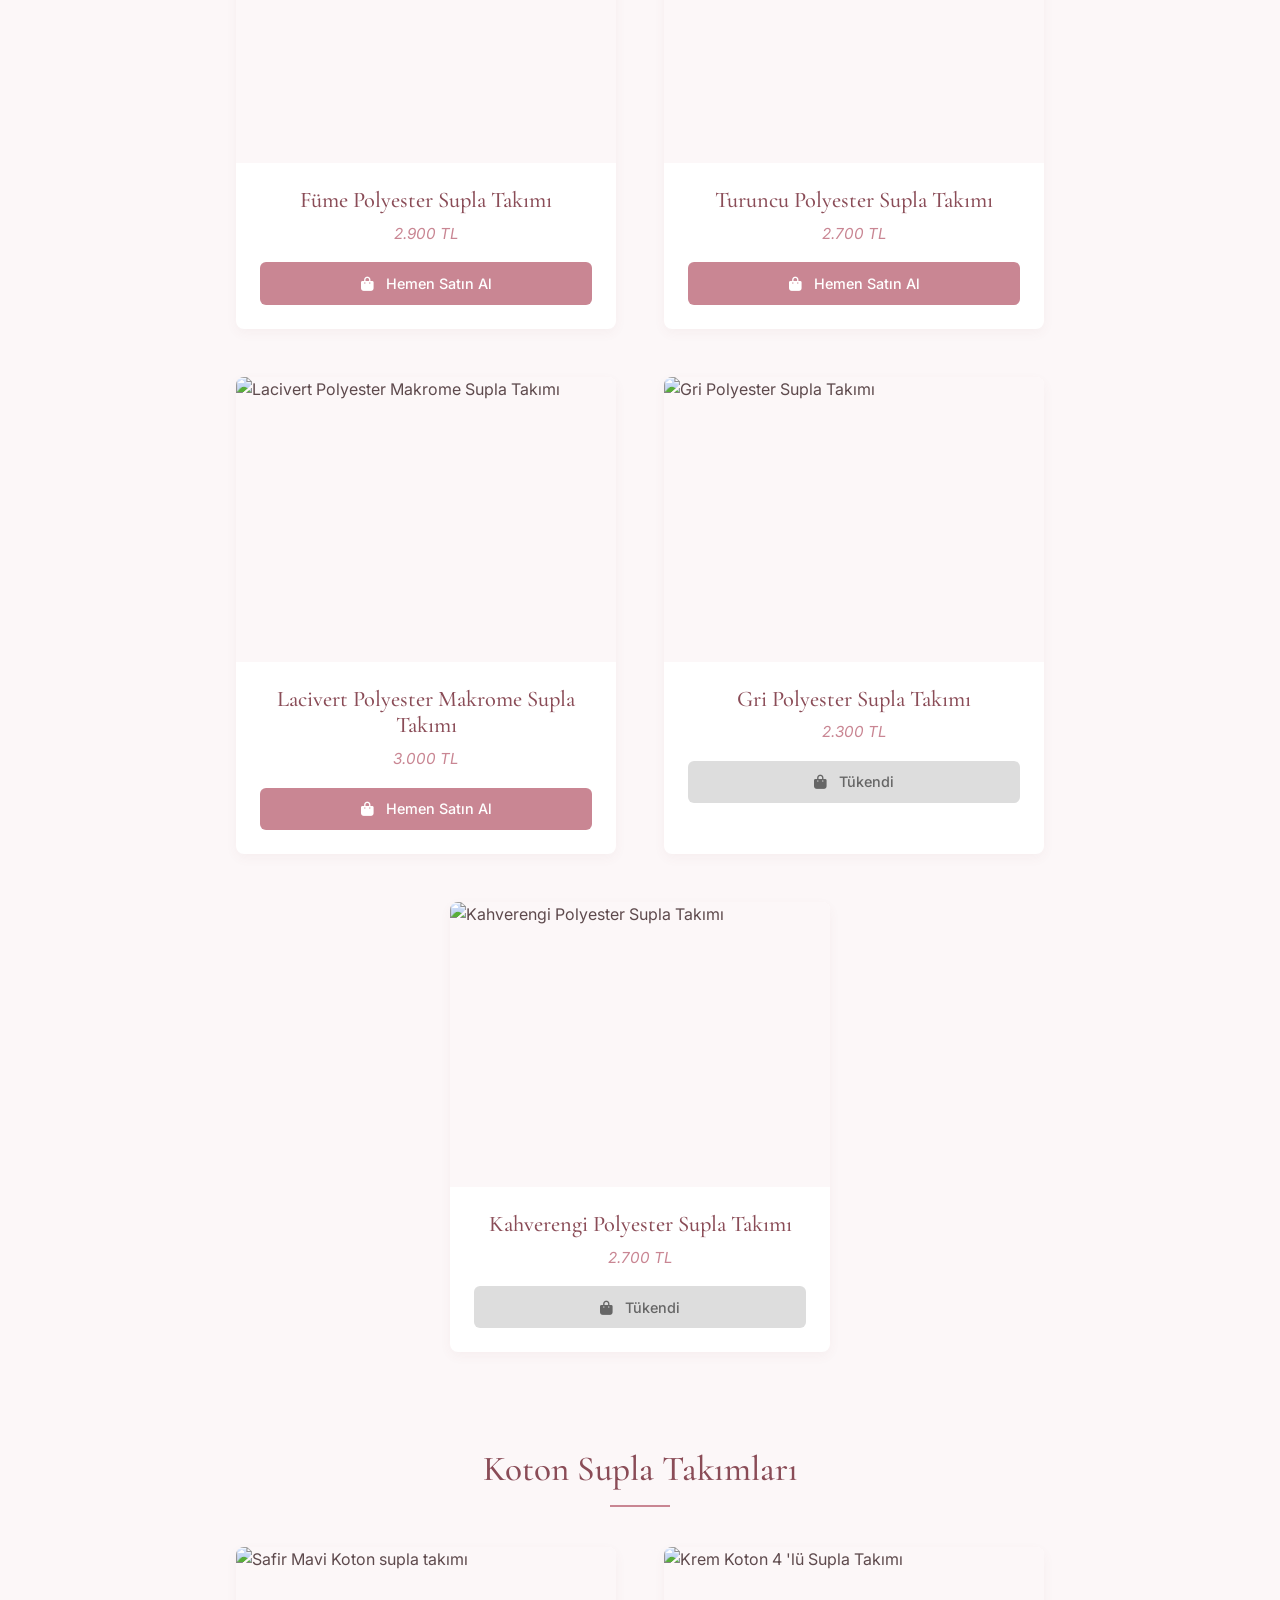
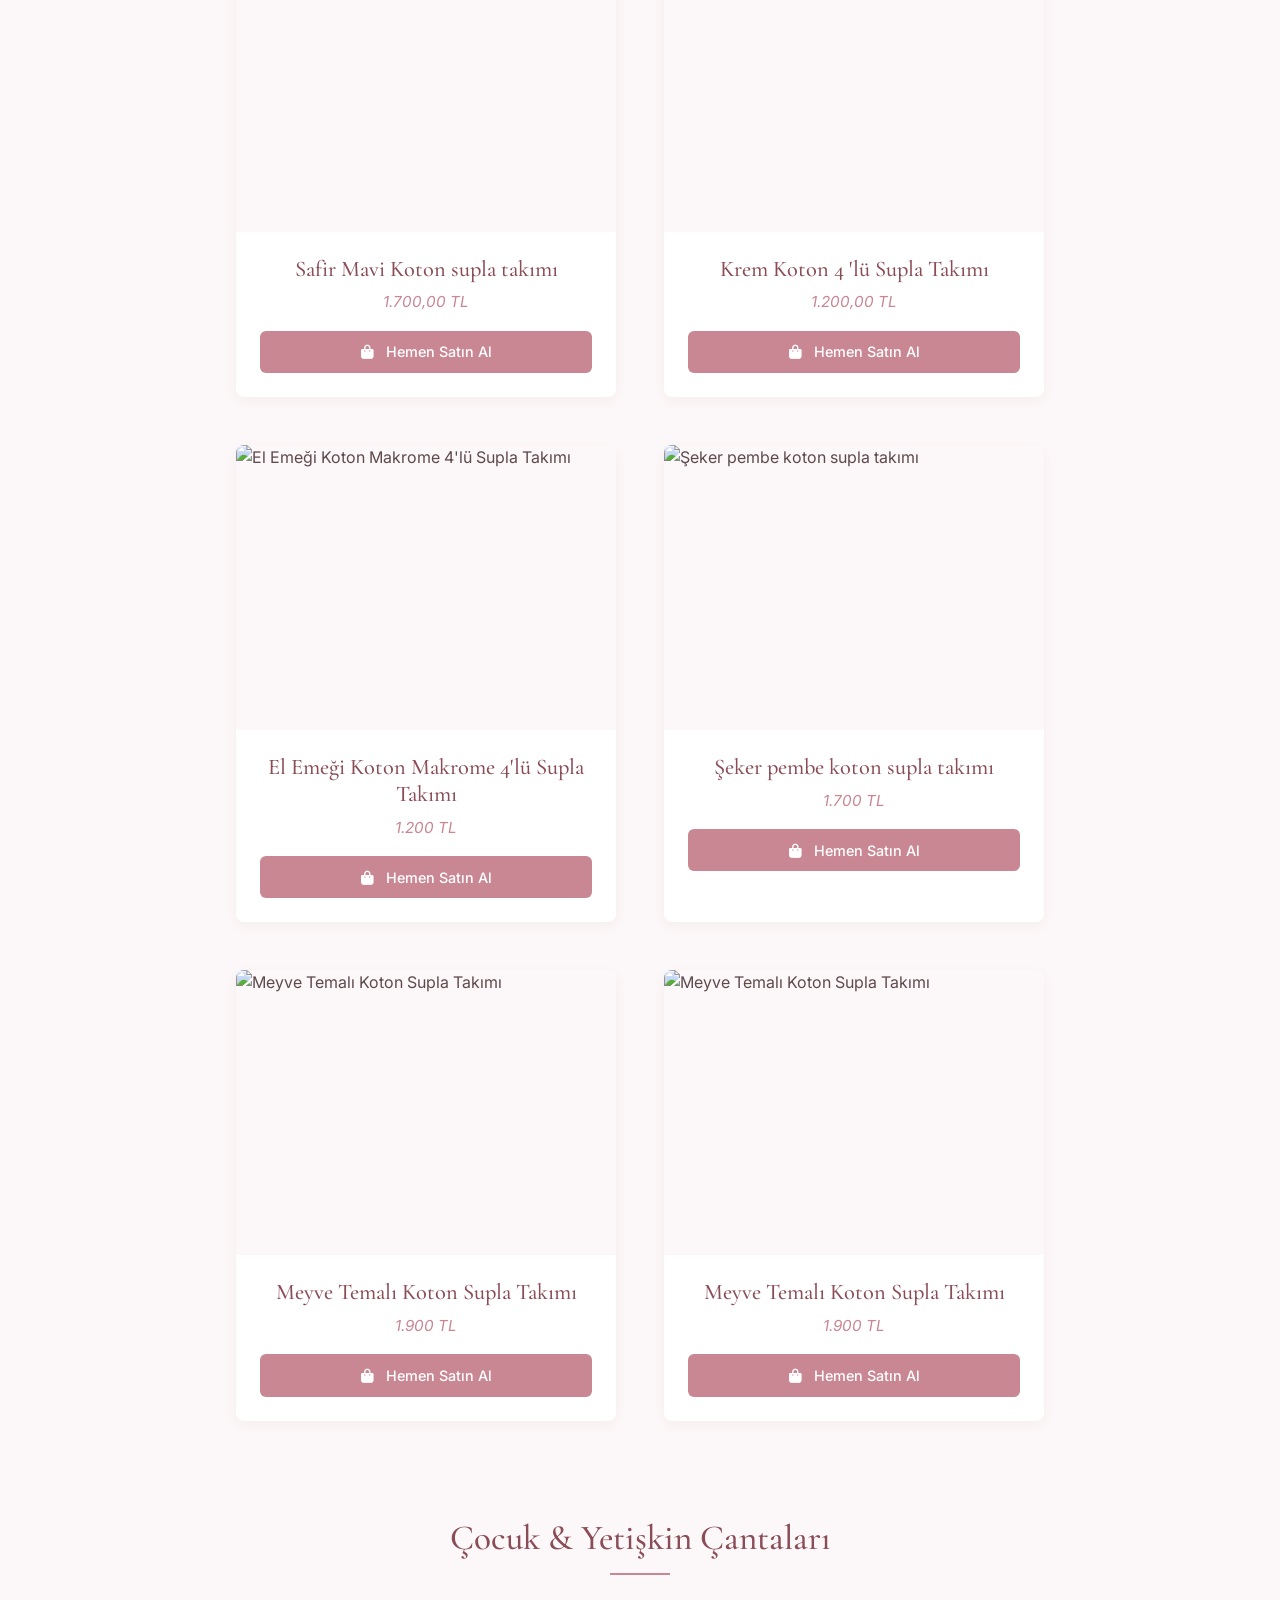
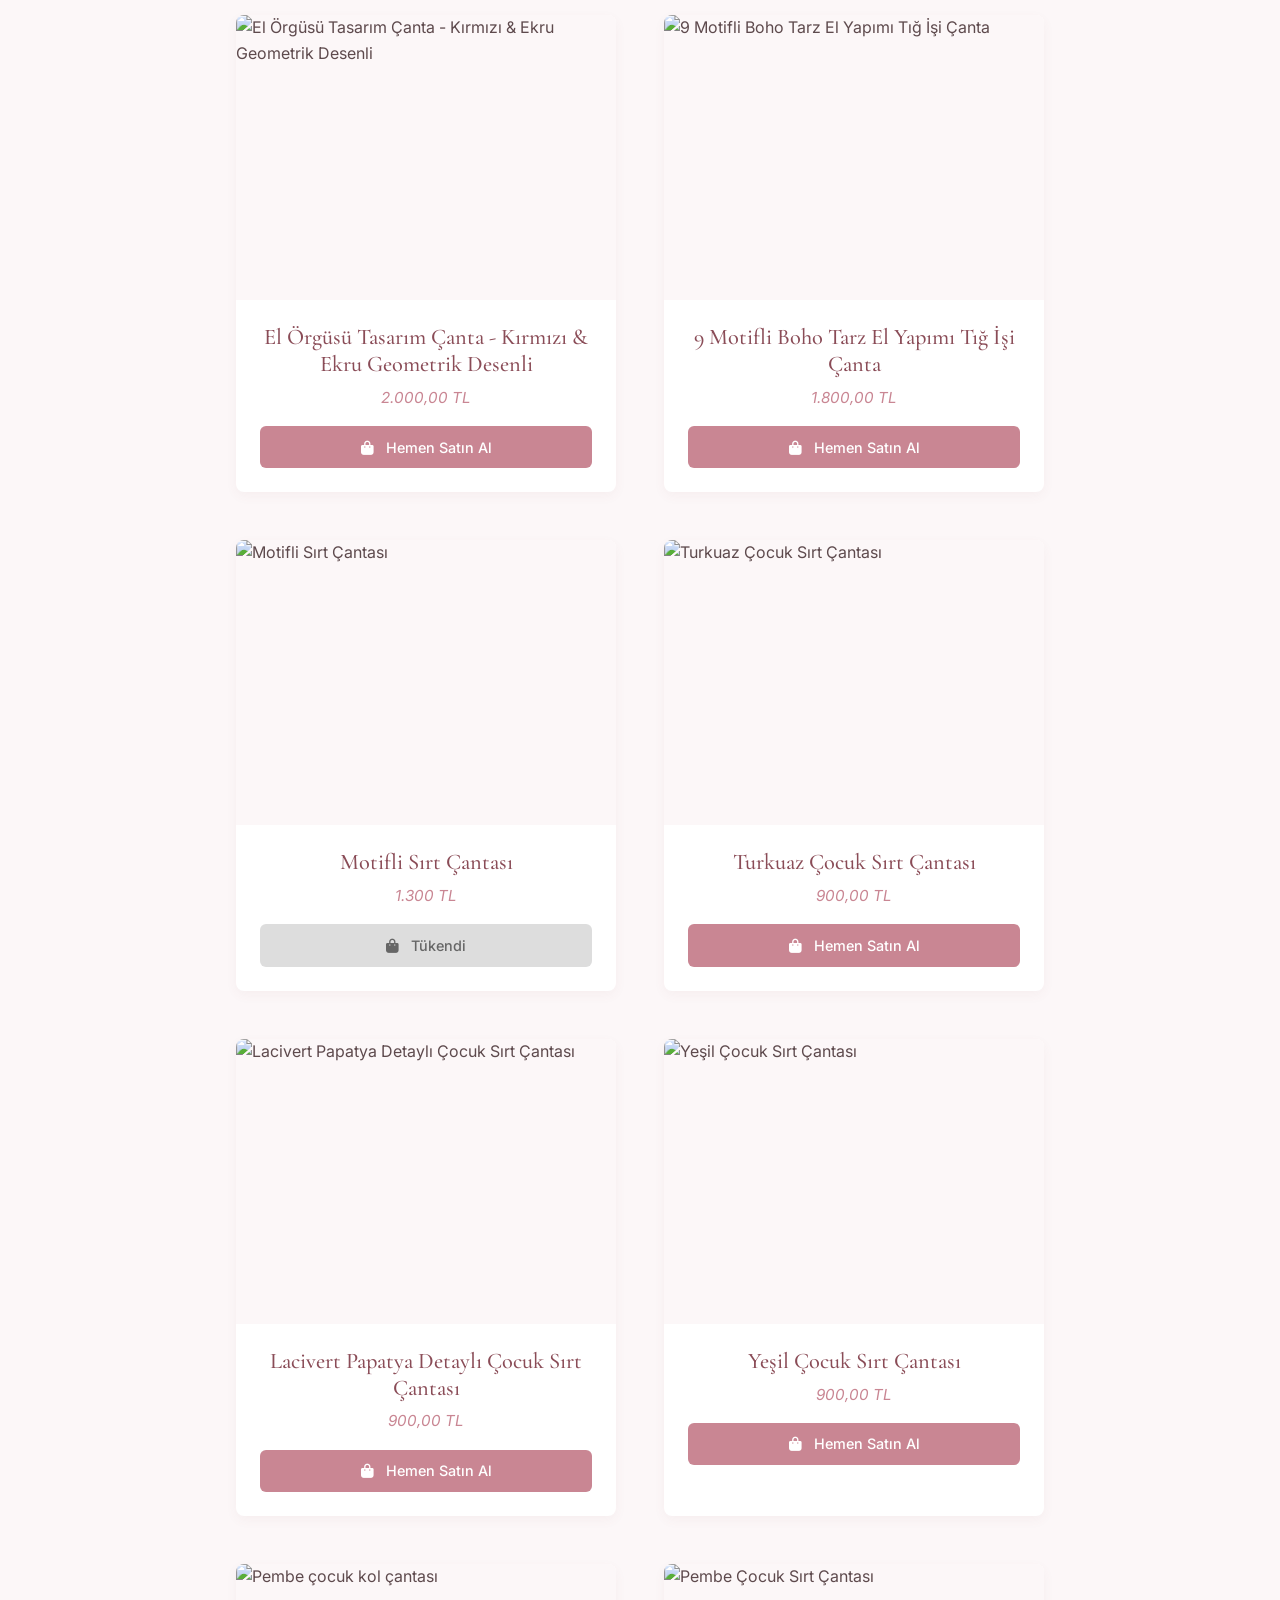
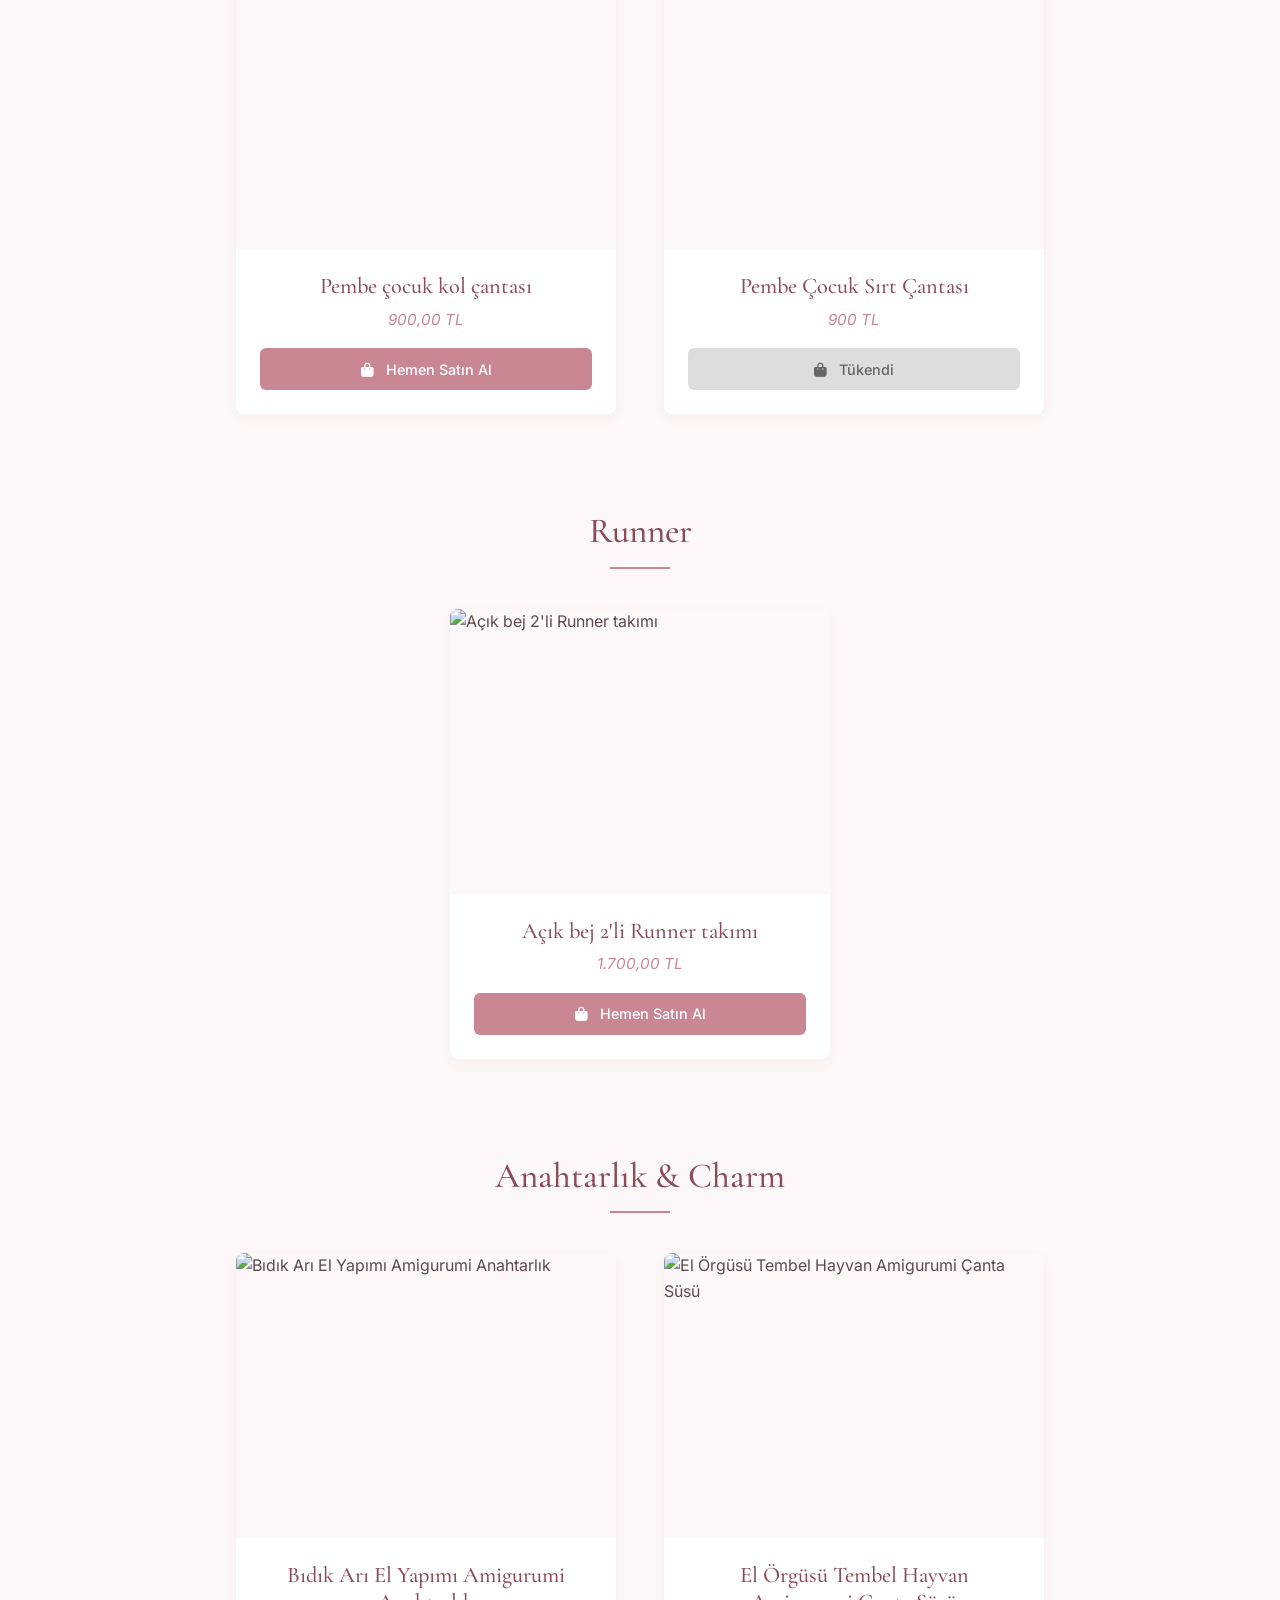
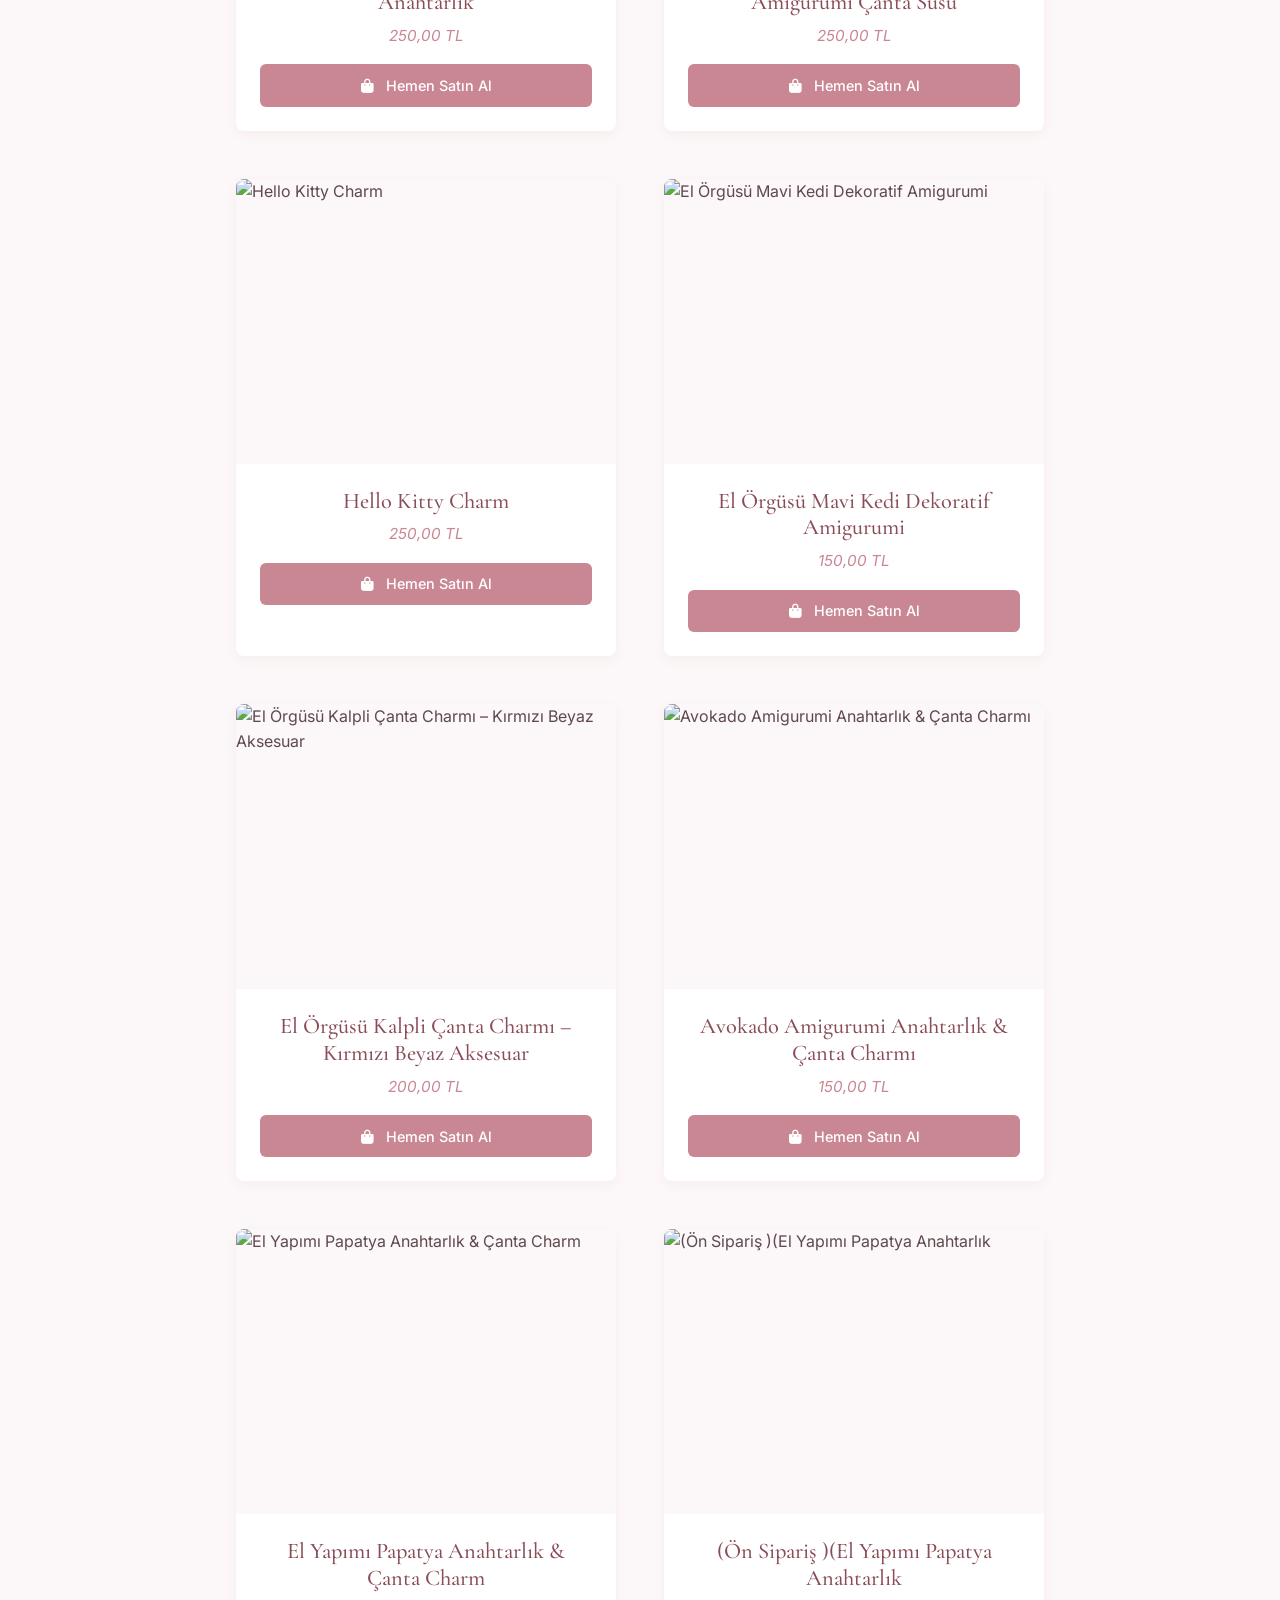
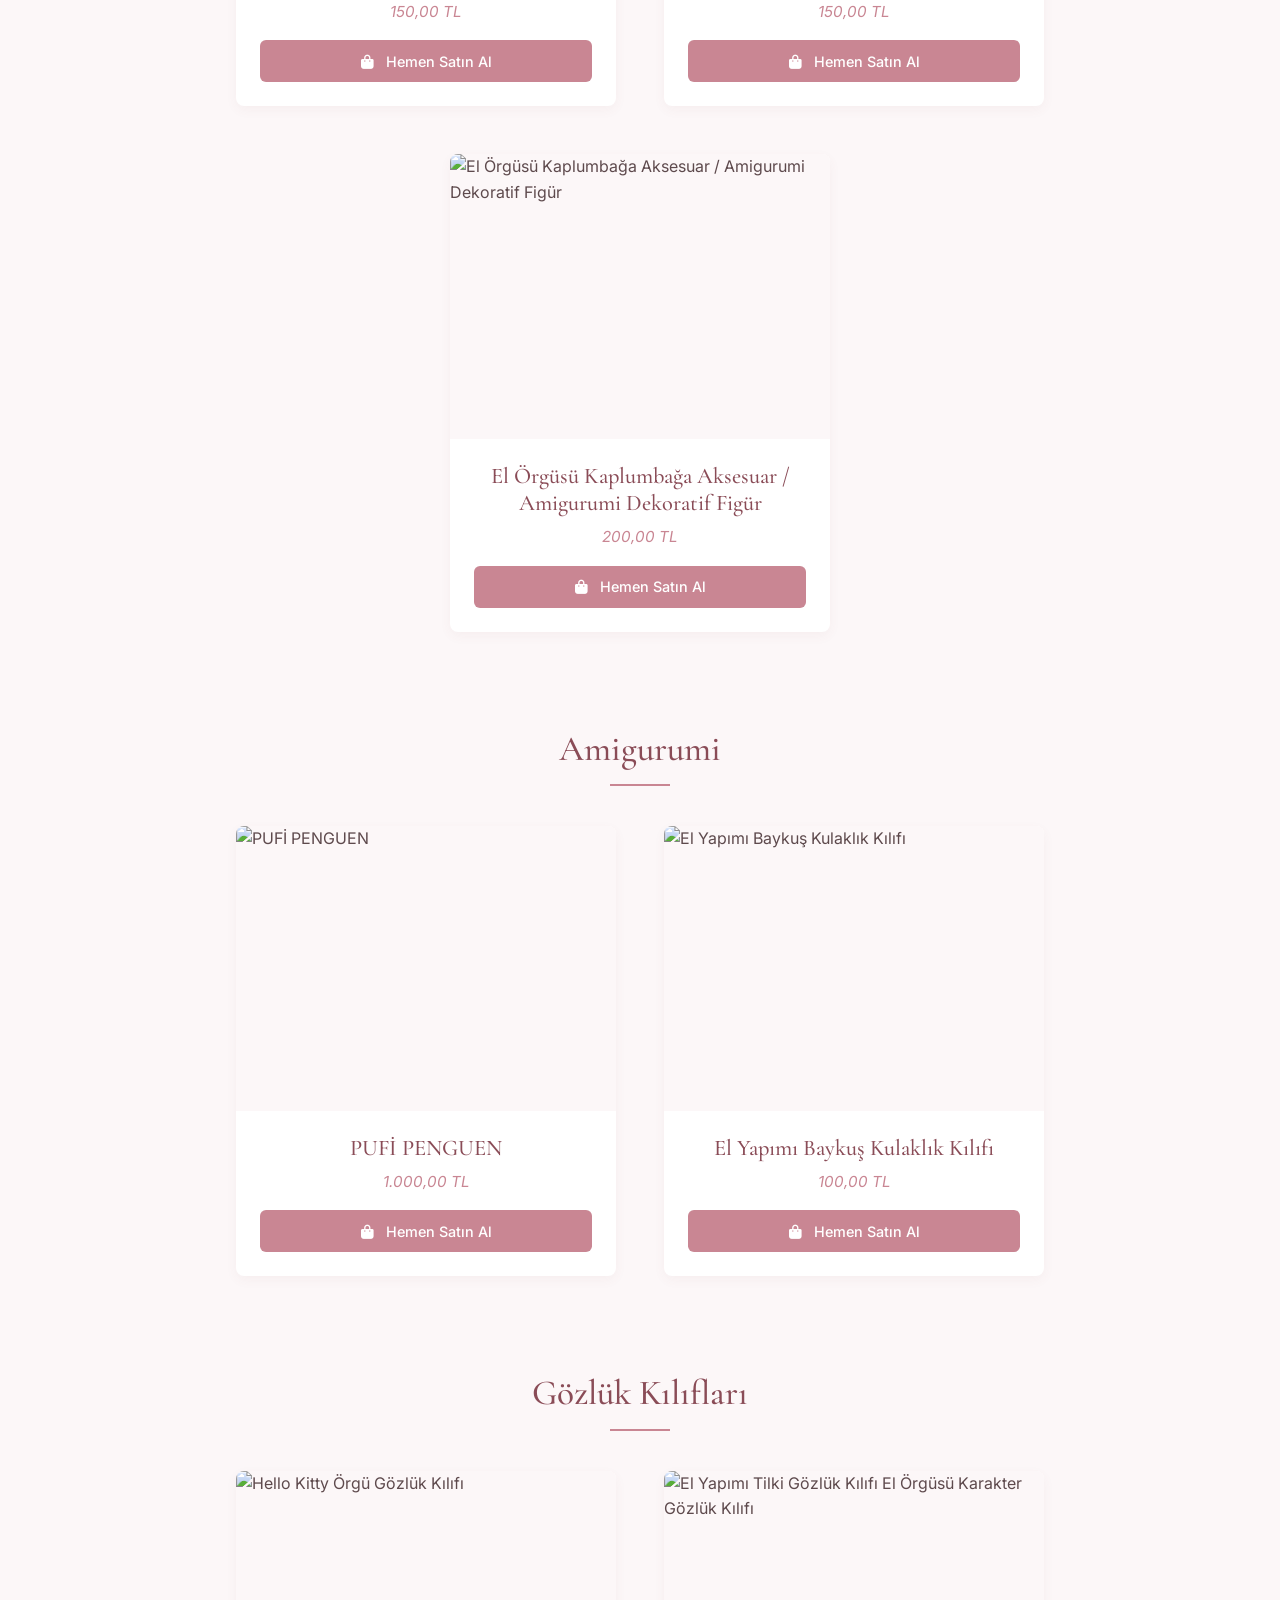
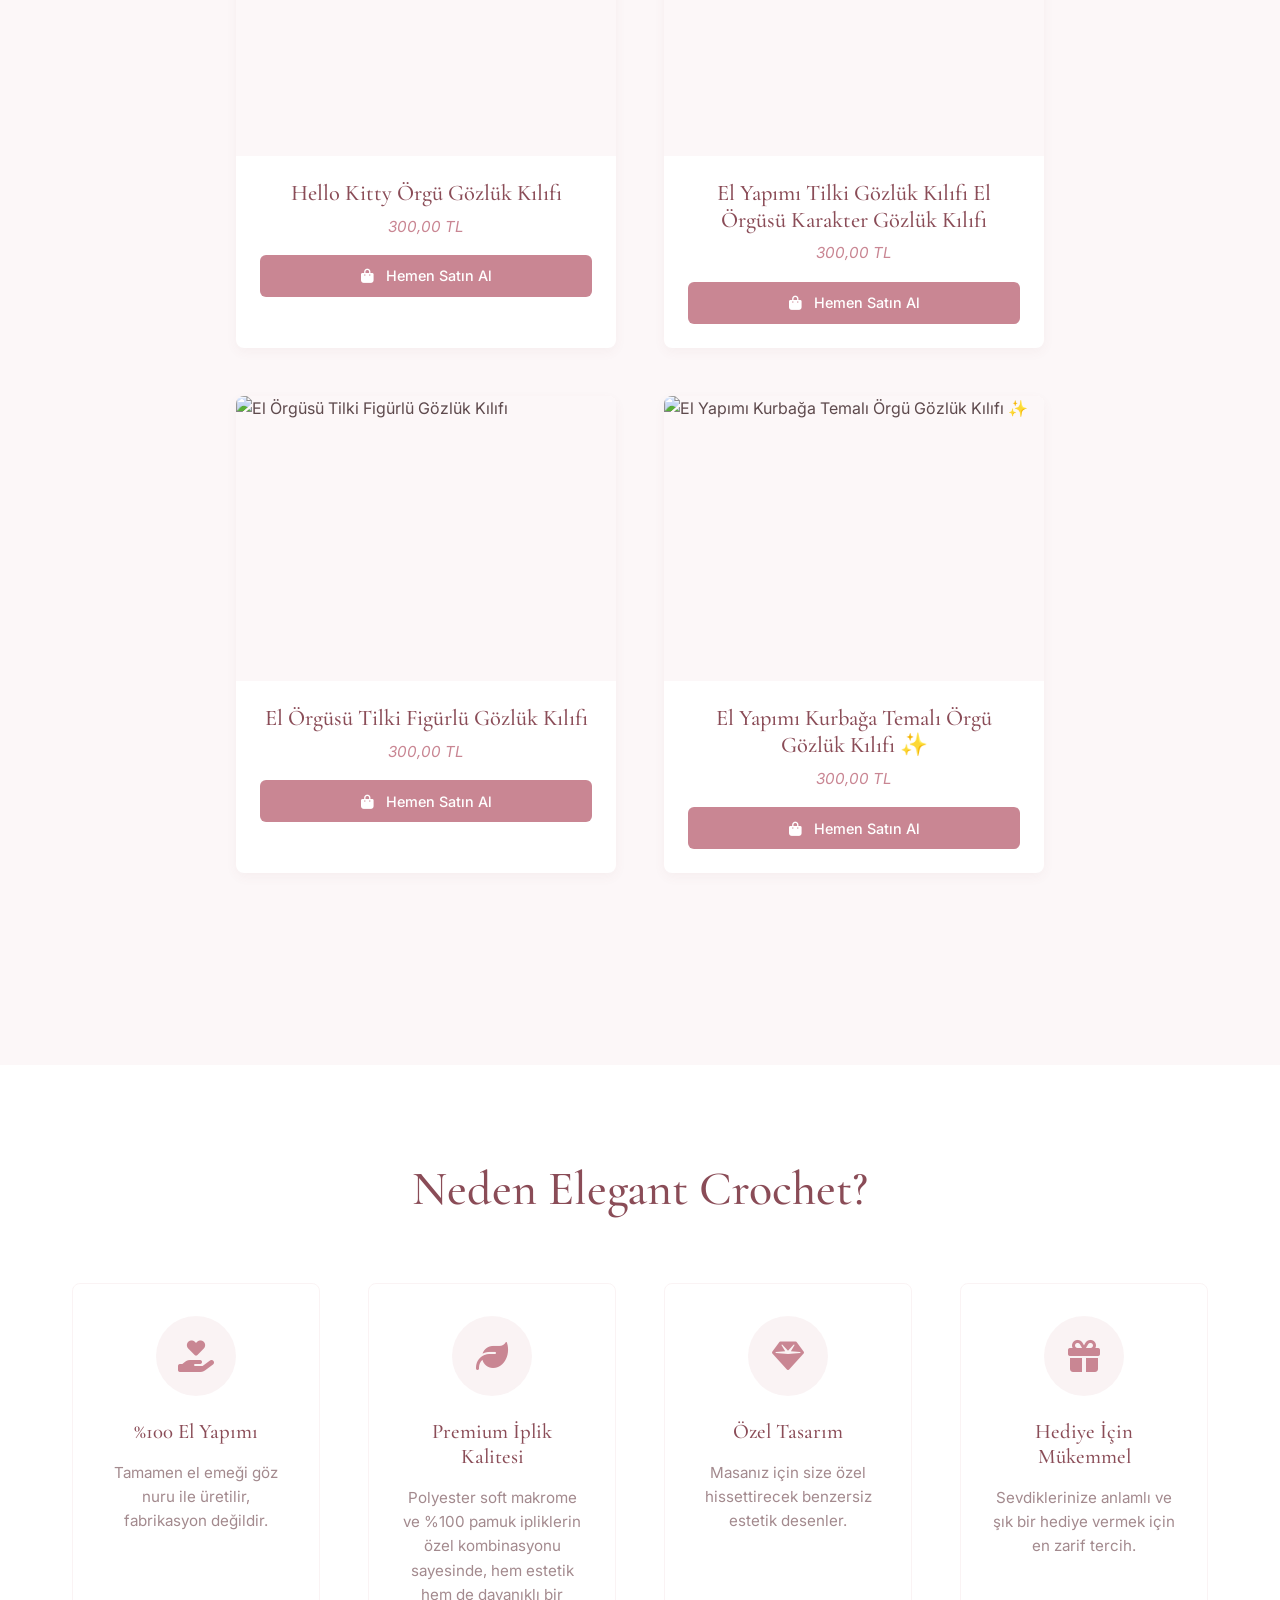
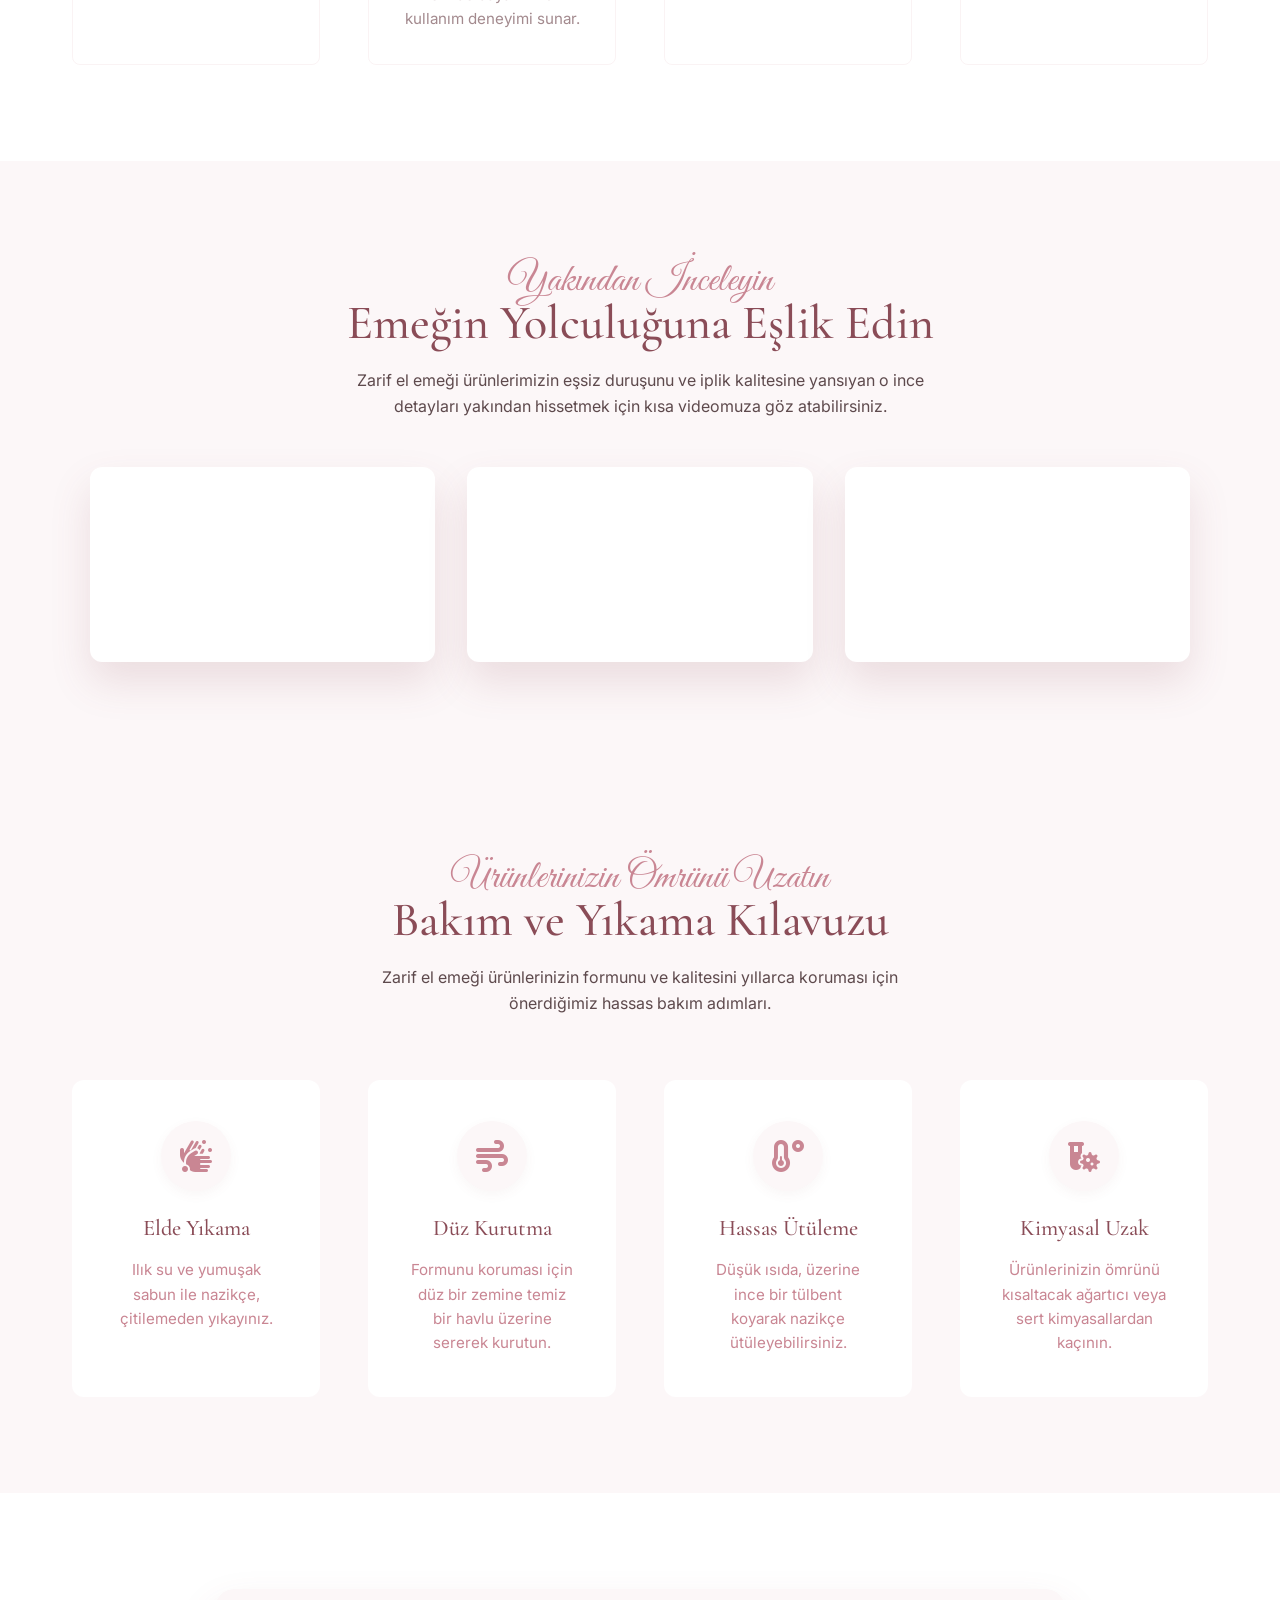
==== commit 589455f4: "feat: add dynamic simulated visitor count widget and fix category typo" ====
--- a/index.html
+++ b/index.html
@@ -152,7 +152,7 @@
                         <a href="#cat-cantalar" style="display: block; padding: 12px 16px; color: var(--color-brown-dark); text-decoration: none; border-bottom: 1px solid #f0f0f0; font-size: 0.95rem;">Çocuk & Yetişkin Çantaları</a>
                         <a href="#cat-gozluk" style="display: block; padding: 12px 16px; color: var(--color-brown-dark); text-decoration: none; border-bottom: 1px solid #f0f0f0; font-size: 0.95rem;">Gözlük Kılıfları</a>
                         <a href="#cat-runner" style="display: block; padding: 12px 16px; color: var(--color-brown-dark); text-decoration: none; border-bottom: 1px solid #f0f0f0; font-size: 0.95rem;">Runner</a>
-                        <a href="#cat-anahtarlik" style="display: block; padding: 12px 16px; color: var(--color-brown-dark); text-decoration: none; border-bottom: 1px solid #f0f0f0; font-size: 0.95rem;">Anahtar & Charm</a>
+                        <a href="#cat-anahtarlik" style="display: block; padding: 12px 16px; color: var(--color-brown-dark); text-decoration: none; border-bottom: 1px solid #f0f0f0; font-size: 0.95rem;">Anahtarlık & Charm</a>
                         <a href="#cat-amigurumi" style="display: block; padding: 12px 16px; color: var(--color-brown-dark); text-decoration: none; font-size: 0.95rem;">Amigurumi</a>
                     </div>
                 </div>
@@ -174,7 +174,7 @@
                 <a href="#cat-cantalar" style="font-size: 1rem; padding: 5px 0 5px 20px; font-weight: 400;">- Çocuk & Yetişkin Çantaları</a>
                 <a href="#cat-gozluk" style="font-size: 1rem; padding: 5px 0 5px 20px; font-weight: 400;">- Gözlük Kılıfları</a>
                 <a href="#cat-runner" style="font-size: 1rem; padding: 5px 0 5px 20px; font-weight: 400;">- Runner</a>
-                <a href="#cat-anahtarlik" style="font-size: 1rem; padding: 5px 0 5px 20px; font-weight: 400;">- Anahtar & Charm</a>
+                <a href="#cat-anahtarlik" style="font-size: 1rem; padding: 5px 0 5px 20px; font-weight: 400;">- Anahtarlık & Charm</a>
                 <a href="#cat-amigurumi" style="font-size: 1rem; padding: 5px 0 5px 20px; font-weight: 400;">- Amigurumi</a>
             </div>
             <a href="#why-us" data-i18n="nav-why-us-mobile">Neden Biz?</a>
@@ -575,9 +575,9 @@
                 </div>
             </div>
 
-            <!-- Anahtar & Charm -->
+            <!-- Anahtarlık & Charm -->
             <div class="category-section" id="cat-anahtarlik" style="margin-top: 5rem;">
-                <h3 class="category-title reveal">Anahtar & Charm</h3>
+                <h3 class="category-title reveal">Anahtarlık & Charm</h3>
                 <div class="product-grid">
                     <!-- Bıdık Arı El Yapımı Amigurumi Anahtarlık -->
                     <div class="product-card reveal reveal-up fade-delay-1">
@@ -1149,6 +1149,17 @@
     </div>
 
     <script src="script.js"></script>
+
+    <!-- Simulated Viewer Count Widget -->
+    <div id="viewer-count-widget" class="viewer-count-widget hidden">
+        <div class="viewer-icon-wrapper">
+            <i class="fas fa-fire viewer-icon"></i>
+            <div class="pulse-ring"></div>
+        </div>
+        <div class="viewer-text">
+            <span id="viewer-number">12</span> <span data-i18n="viewer-count">kişi şu an siteyi inceliyor</span>
+        </div>
+    </div>
 
     <!-- WhatsApp Quick Contact -->
     <a href="https://wa.me/905330513394?text=Merhaba,%20Elegant%20Crochet%20ürünleriniz%20hakkında%20bilgi%20almak%20istiyorum." class="whatsapp-float" target="_blank" title="WhatsApp ile İletişime Geçin">
--- a/styles.css
+++ b/styles.css
@@ -2394,3 +2394,109 @@
 
 .nav-dropdown:hover .dropdown-content { display: block !important; }
 .dropdown-content a:hover { background-color: #faf8f5; }
+
+/* --- Simulated Viewer Count Widget --- */
+.viewer-count-widget {
+    position: fixed;
+    bottom: 30px;
+    left: 30px;
+    background: rgba(255, 255, 255, 0.9);
+    backdrop-filter: blur(10px);
+    -webkit-backdrop-filter: blur(10px);
+    border: 1px solid rgba(139, 90, 88, 0.2);
+    border-radius: 50px;
+    padding: 10px 20px;
+    display: flex;
+    align-items: center;
+    gap: 12px;
+    box-shadow: 0 10px 25px rgba(0, 0, 0, 0.08);
+    z-index: 99;
+    transform: translateY(0);
+    transition: all 0.4s cubic-bezier(0.175, 0.885, 0.32, 1.275);
+    opacity: 1;
+}
+
+.viewer-count-widget.hidden {
+    transform: translateY(20px);
+    opacity: 0;
+    pointer-events: none;
+}
+
+.viewer-icon-wrapper {
+    position: relative;
+    width: 20px;
+    height: 20px;
+    display: flex;
+    align-items: center;
+    justify-content: center;
+}
+
+.viewer-icon {
+    color: #e53e3e;
+    font-size: 1.1rem;
+    z-index: 2;
+    animation: pulseIcon 2s infinite;
+}
+
+.pulse-ring {
+    position: absolute;
+    width: 100%;
+    height: 100%;
+    background: rgba(229, 62, 62, 0.4);
+    border-radius: 50%;
+    z-index: 1;
+    animation: pulseRing 2s cubic-bezier(0.215, 0.61, 0.355, 1) infinite;
+}
+
+.viewer-text {
+    font-family: var(--font-primary);
+    font-size: 0.9rem;
+    color: var(--color-brown-dark);
+    font-weight: 500;
+}
+
+#viewer-number {
+    font-weight: 700;
+    color: var(--color-brown-primary);
+    font-size: 1rem;
+    display: inline-block;
+    transition: transform 0.3s ease, color 0.3s ease;
+}
+
+#viewer-number.changed {
+    transform: scale(1.3);
+    color: #e53e3e;
+}
+
+@keyframes pulseRing {
+    0% {
+        transform: scale(0.8);
+        opacity: 0.8;
+    }
+    100% {
+        transform: scale(2.5);
+        opacity: 0;
+    }
+}
+
+@keyframes pulseIcon {
+    0% { transform: scale(1); }
+    50% { transform: scale(1.15); }
+    100% { transform: scale(1); }
+}
+
+@media (max-width: 768px) {
+    .viewer-count-widget {
+        bottom: 20px;
+        left: 20px;
+        padding: 8px 16px;
+        gap: 8px;
+    }
+    .viewer-text {
+        font-size: 0.8rem;
+    }
+    #viewer-number {
+        font-size: 0.9rem;
+    }
+}
+
